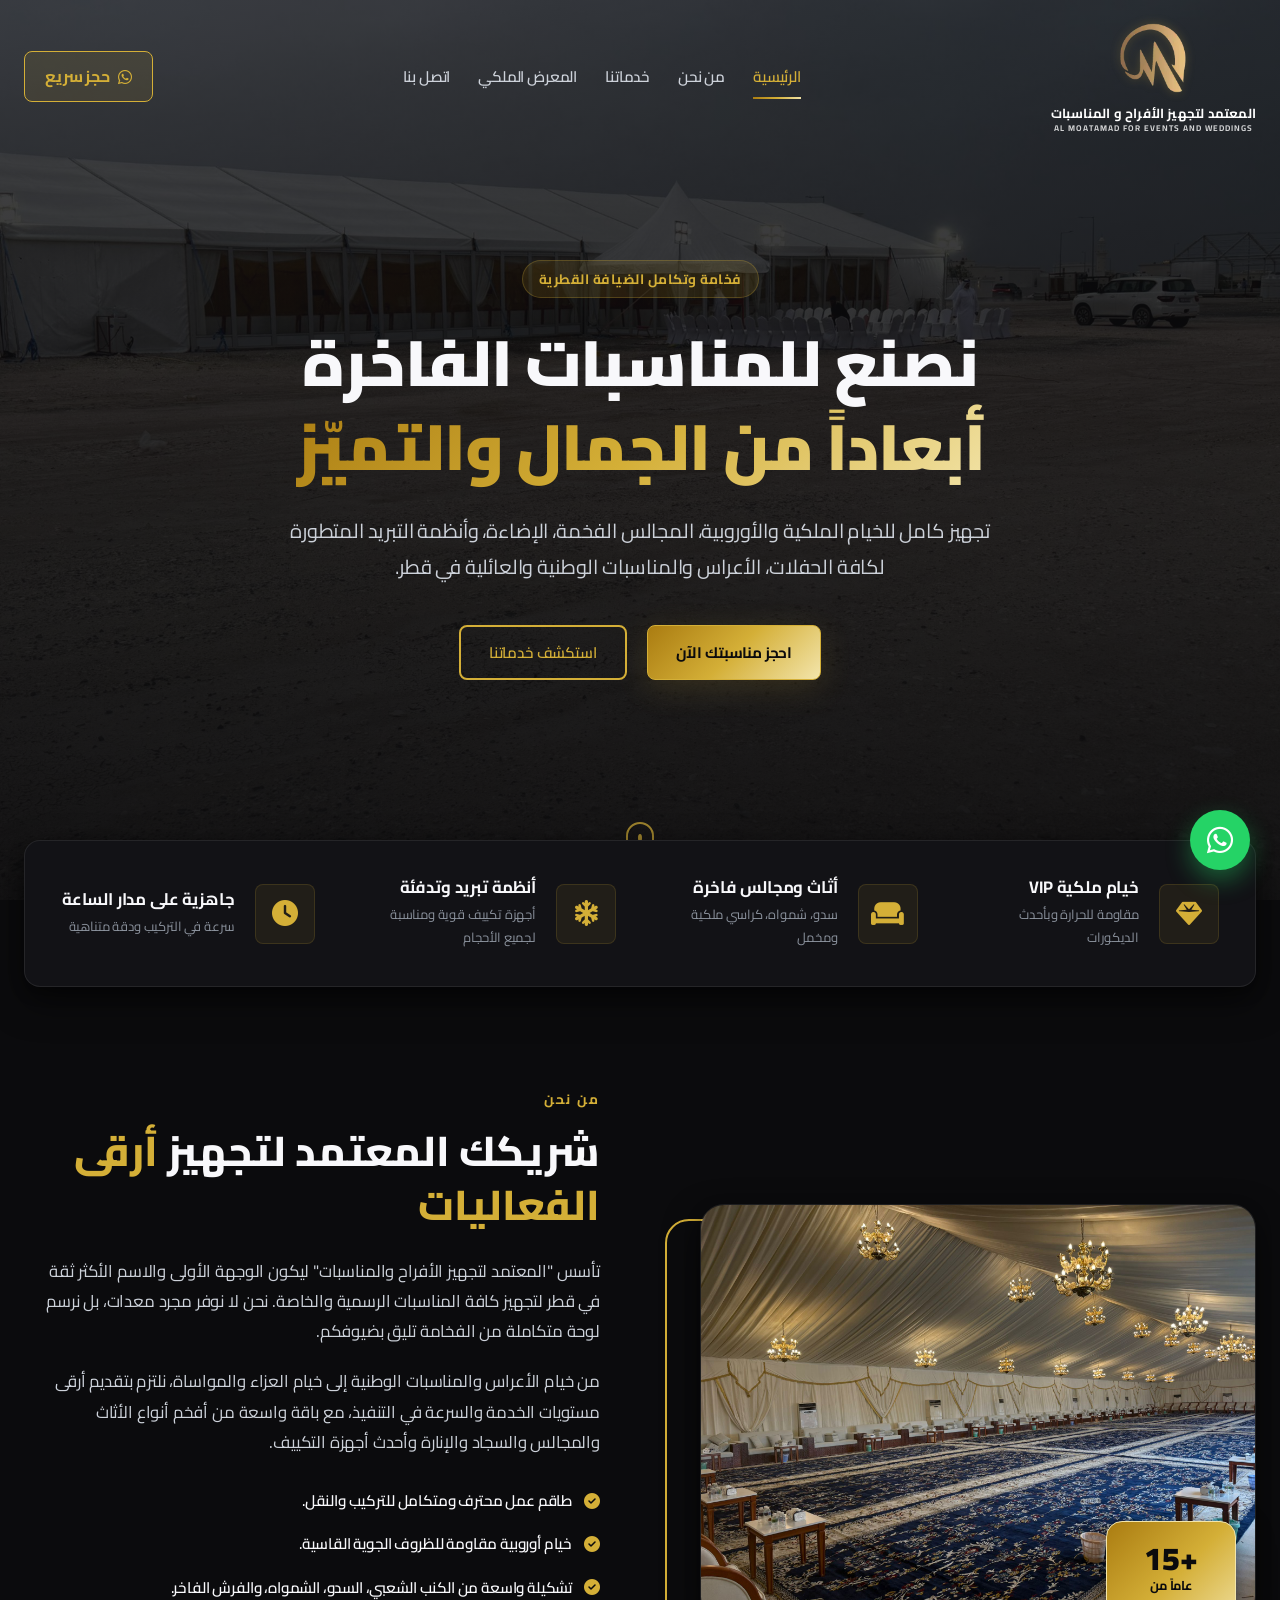
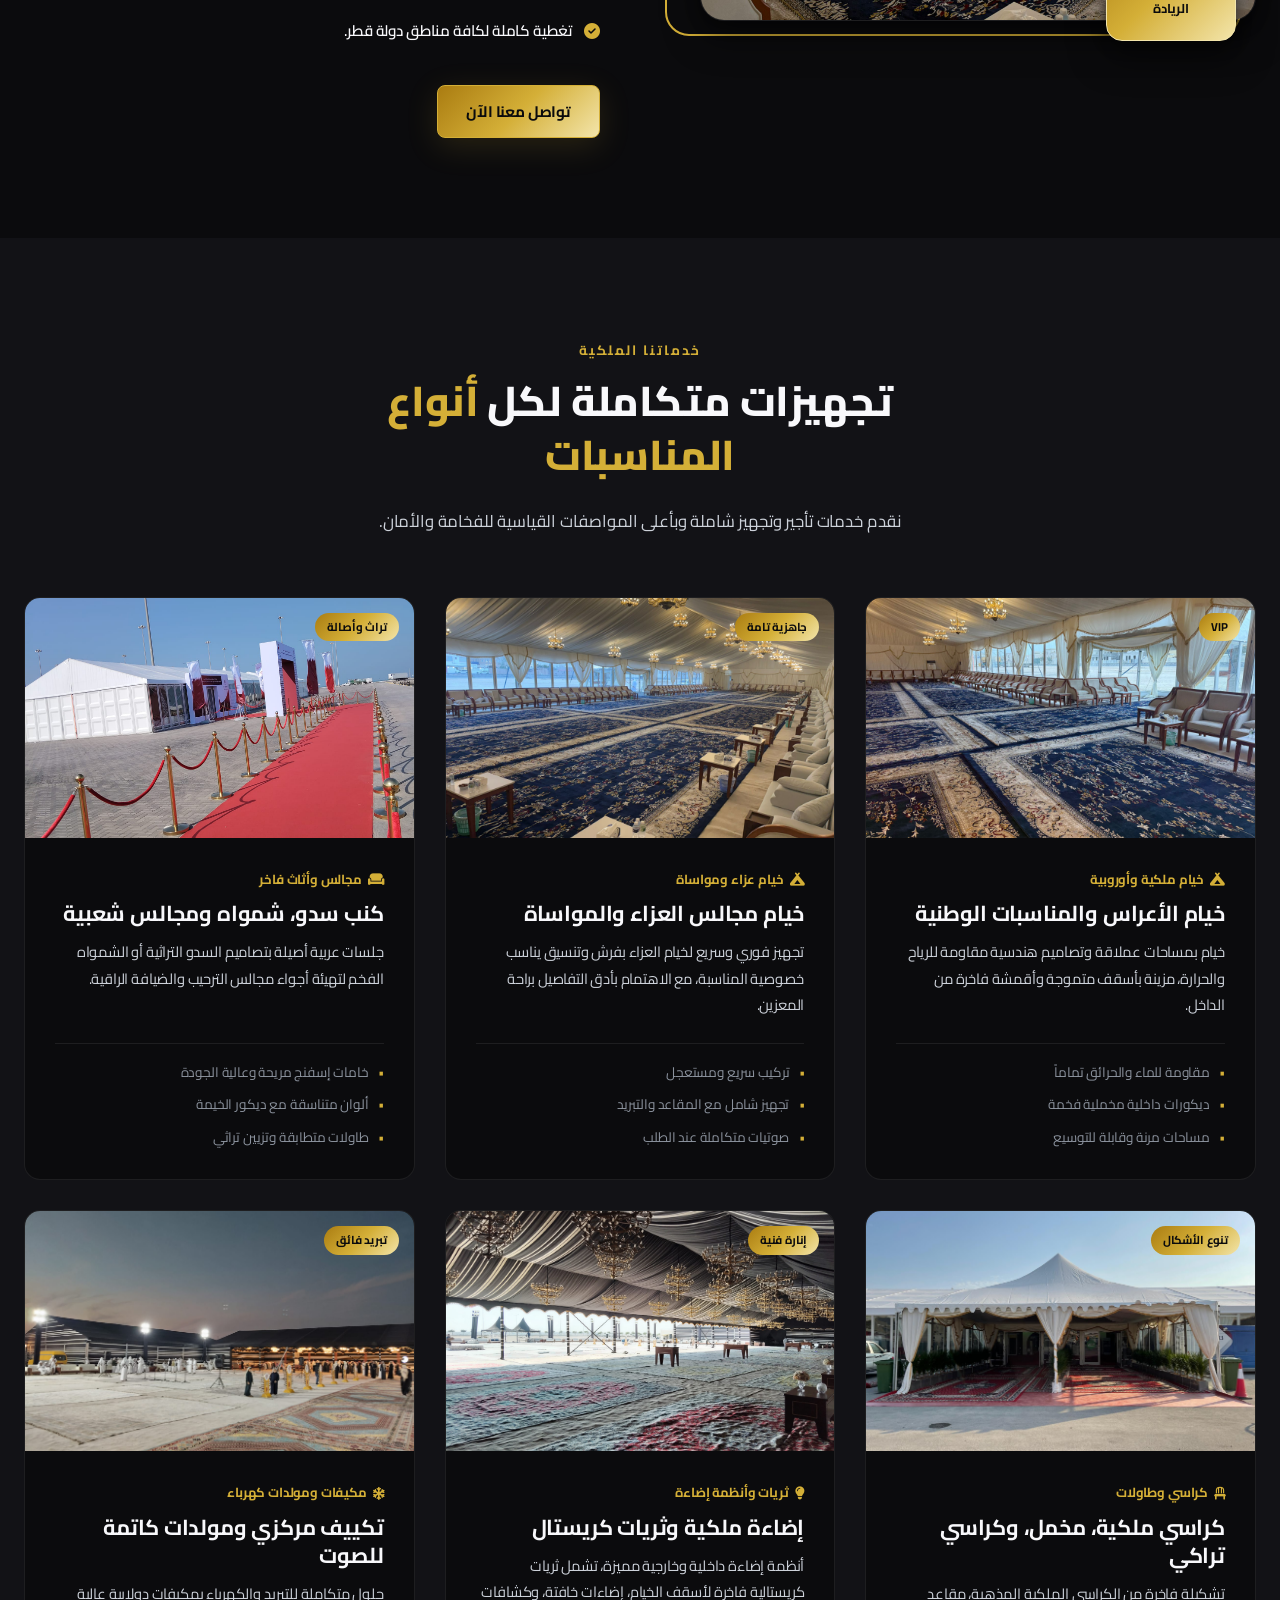
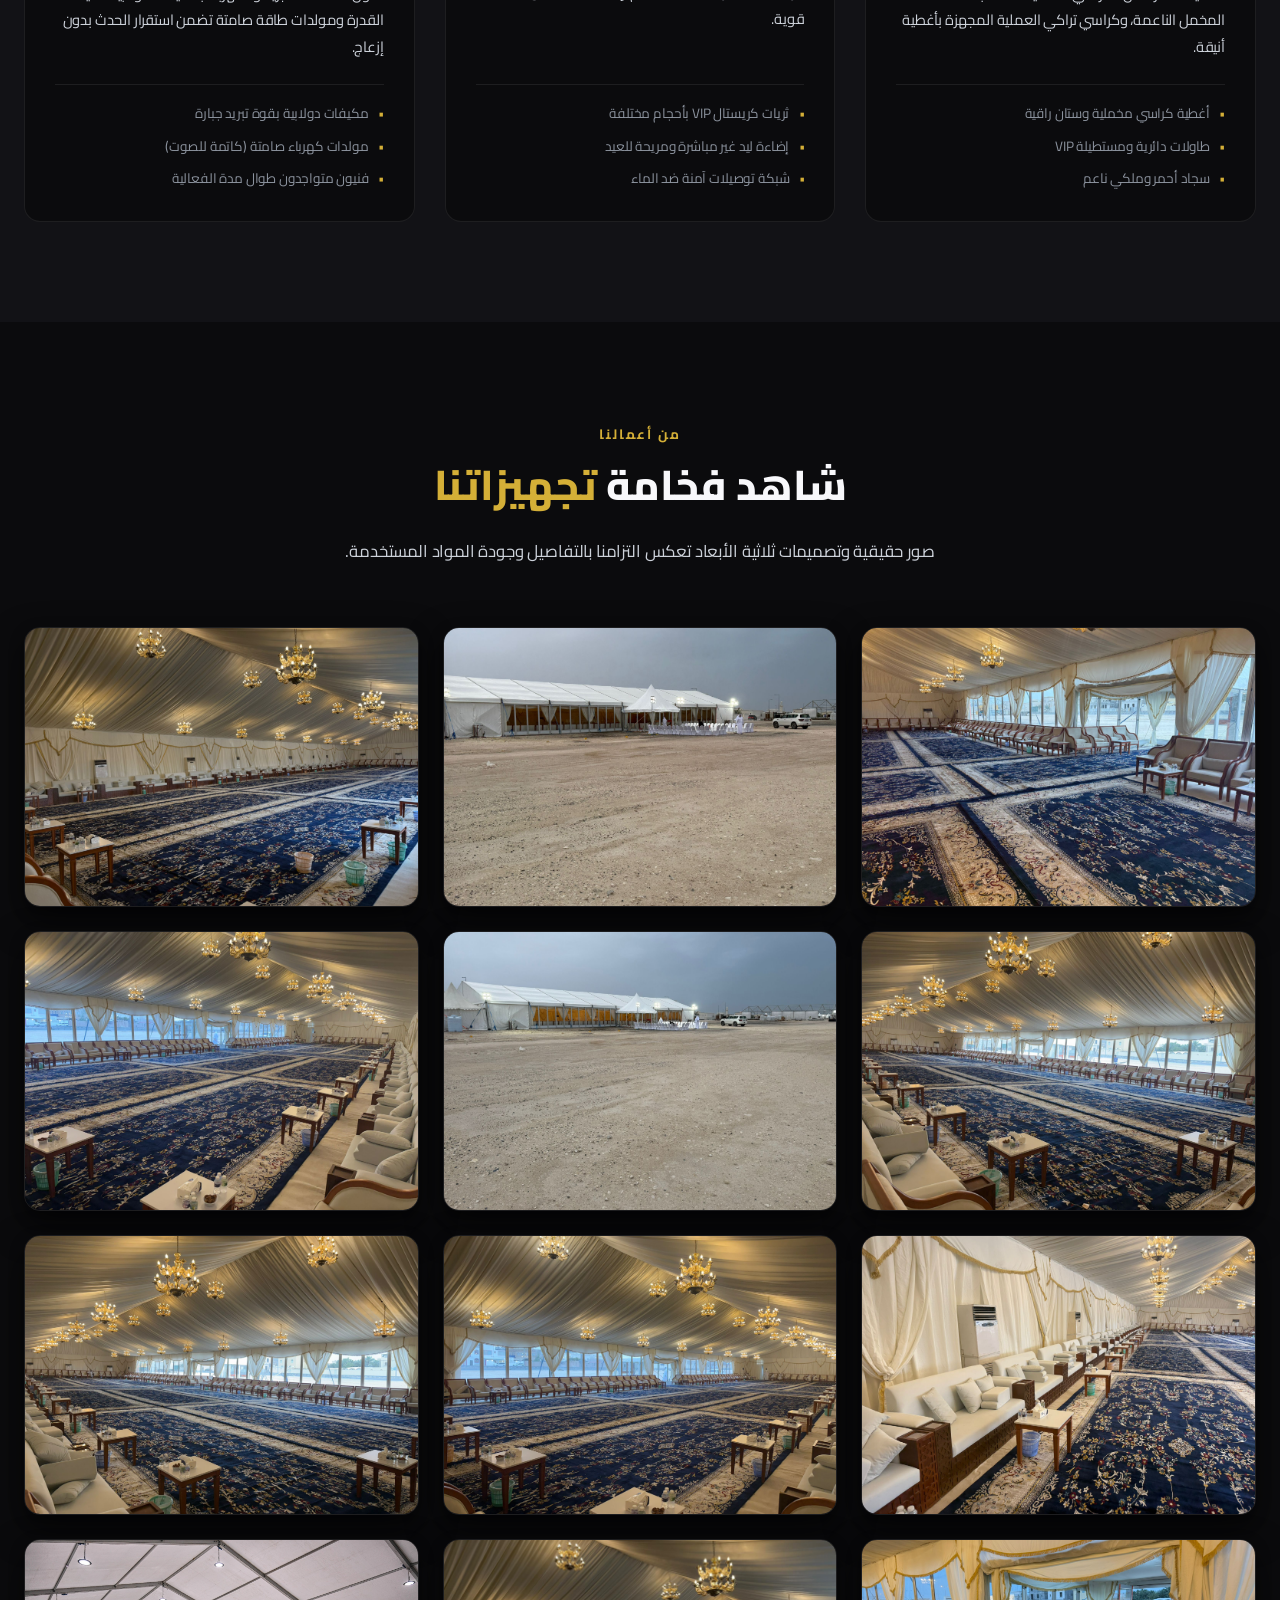
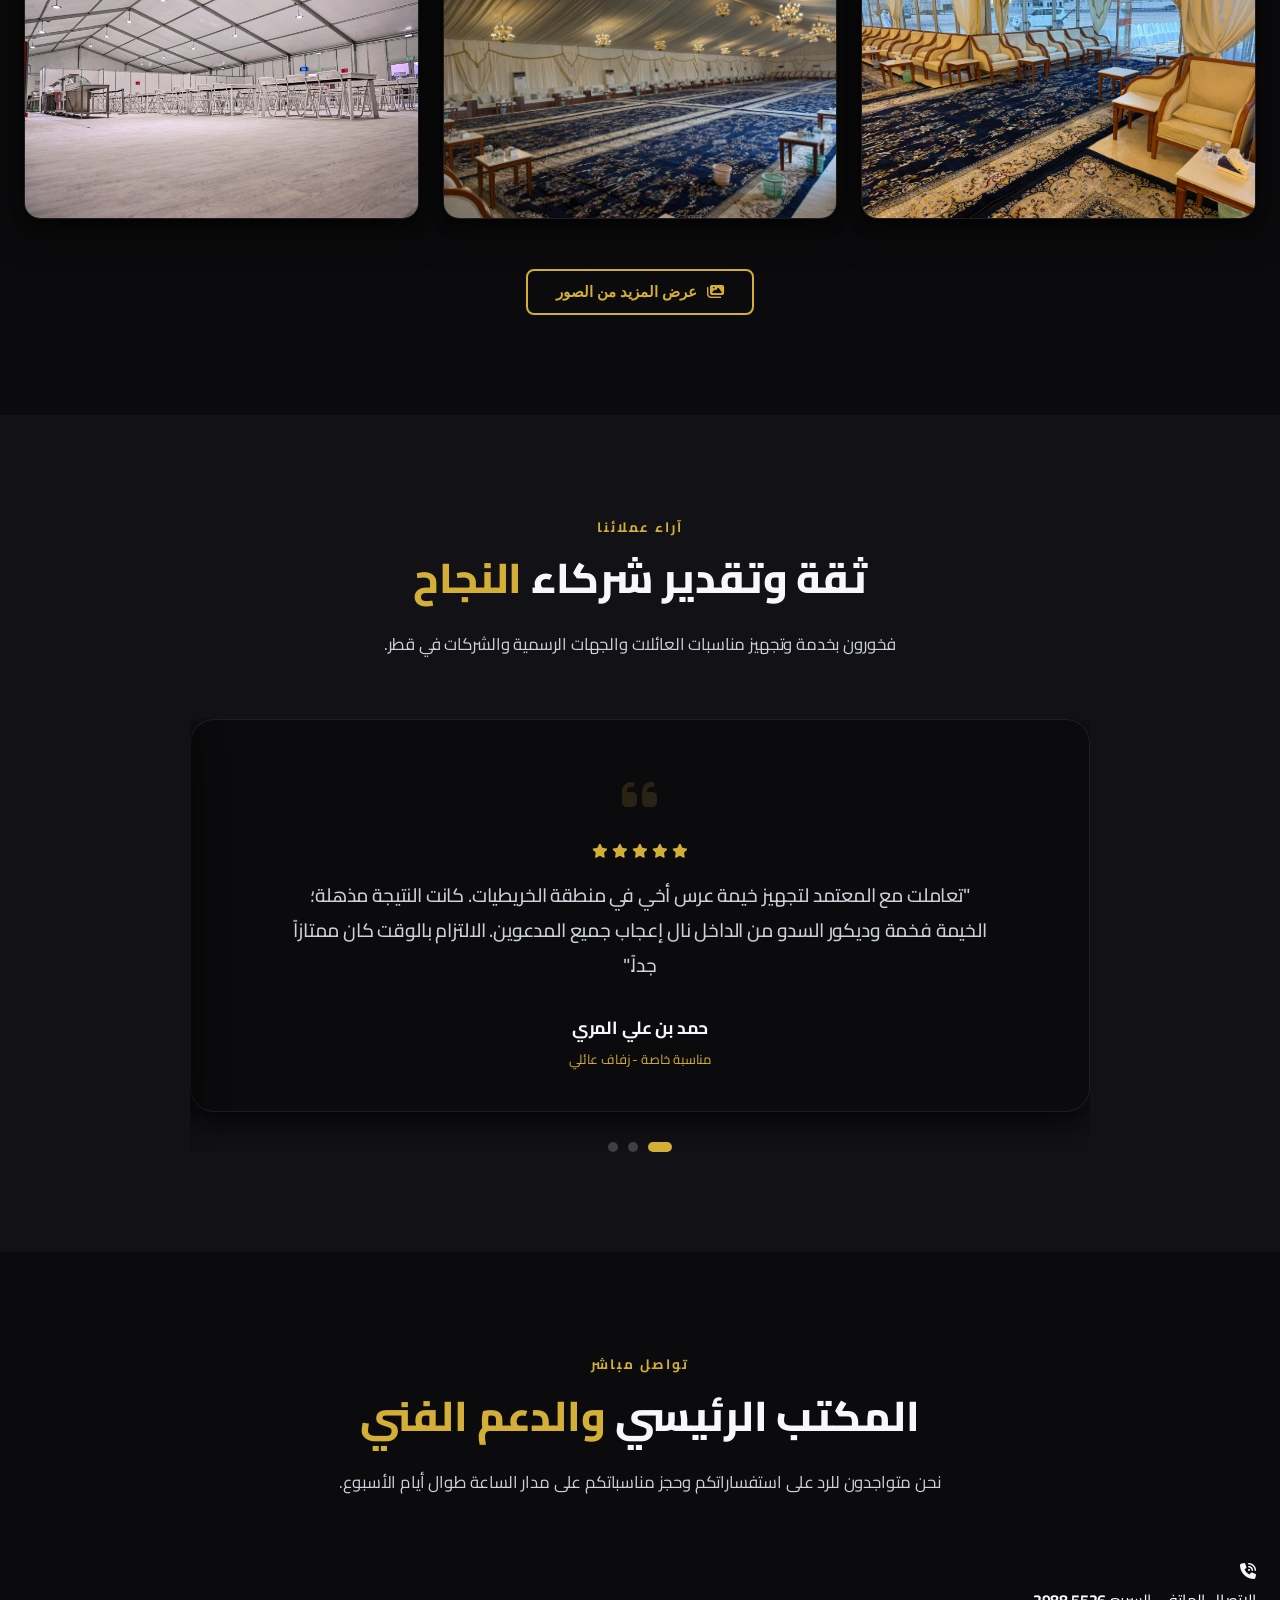
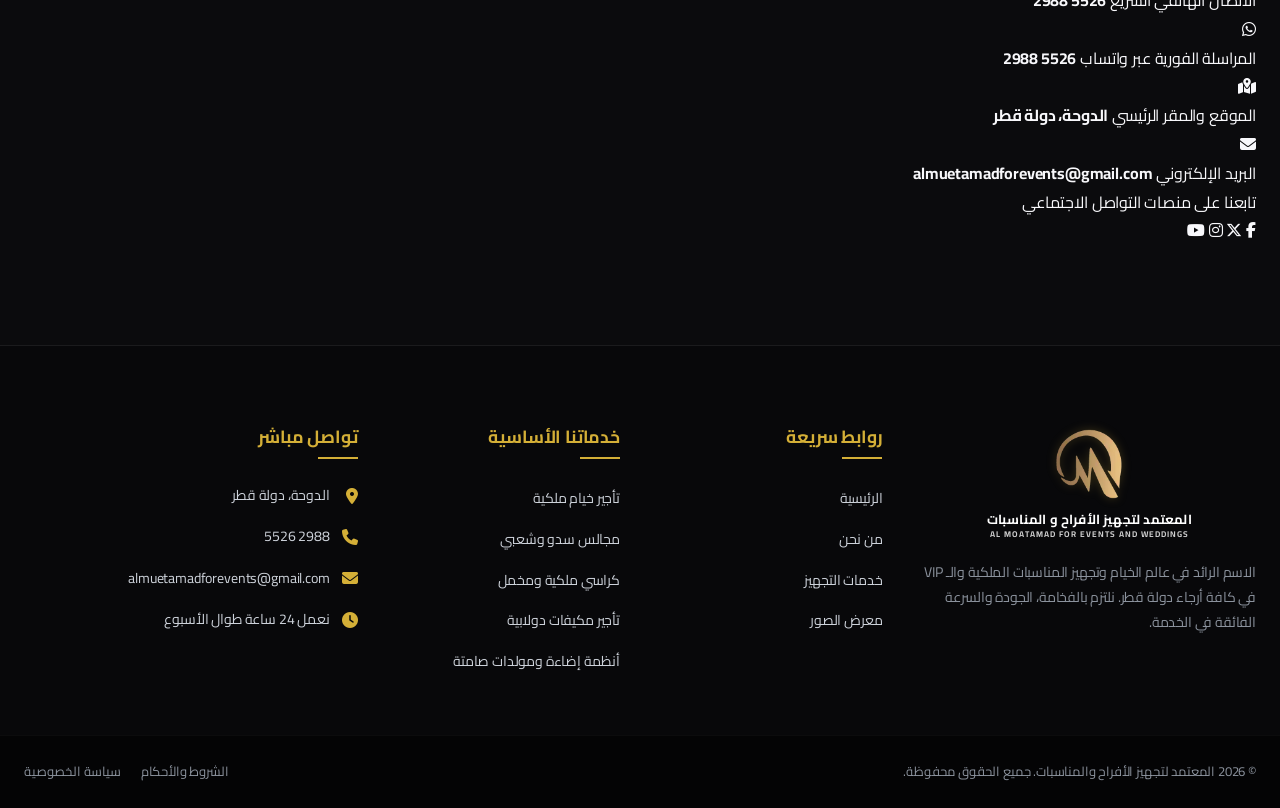
==== index.html @ 4f08a5d3 "Remove country code prefix from visual phone numbers" ====
<!DOCTYPE html>
<html lang="ar" dir="rtl">
<head>
    <meta charset="UTF-8">
    <meta name="viewport" content="width=device-width, initial-scale=1.0">
    <meta name="description" content="المعتمد لتجهيز الأفراح والمناسبات - خدمات تأجير خيام ملكية، مجالس VIP، كراسي، طاولات، إضاءة وتبريد للمناسبات والأفراح في قطر.">
    <meta name="keywords" content="تجهيز افراح قطر, خيام ملكية, خيام عزاء قطر, كراسي ملكية, تأجير خيام, مجالس سدو, المعتمد للأفراح">
    <meta name="author" content="Al-Moatamad Events">
    <title>المعتمد لتجهيز الأفراح والمناسبات | خيام ملكية وخدمات VIP قطر</title>
    
    <!-- Google Fonts: Cairo & Playfair Display -->
    <link rel="preconnect" href="https://fonts.googleapis.com">
    <link rel="preconnect" href="https://fonts.gstatic.com" crossorigin>
    <link href="https://fonts.googleapis.com/css2?family=Cairo:wght@300;400;600;700;900&family=Playfair+Display:ital,wght@0,600;1,400&display=swap" rel="stylesheet">
    
    <!-- FontAwesome for Premium Icons -->
    <link rel="stylesheet" href="https://cdnjs.cloudflare.com/ajax/libs/font-awesome/6.6.0/css/all.min.css">
    
    <!-- Custom CSS -->
    <link rel="stylesheet" href="style.css">
</head>
<body>

    <!-- Header & Navigation -->
    <header id="main-header" class="site-header">
        <div class="header-container">
            <div class="logo-area">
                <a href="#hero" class="logo-link">
                    <img src="images/logo.webp" alt="شعار المعتمد لتجهيز الأفراح والمناسبات" class="logo-img-file">
                    <div class="logo-text">
                        <span class="brand-subtitle">المعتمد لتجهيز الأفراح و المناسبات</span>
                        <span class="brand-subtitle-en">AL MOATAMAD FOR EVENTS AND WEDDINGS</span>
                    </div>
                </a>
            </div>
            
            <nav id="site-nav" class="nav-menu">
                <ul>
                    <li><a href="#hero" class="nav-link active" id="nav-home">الرئيسية</a></li>
                    <li><a href="#about" class="nav-link" id="nav-about">من نحن</a></li>
                    <li><a href="#services" class="nav-link" id="nav-services">خدماتنا</a></li>
                    <li><a href="#gallery" class="nav-link" id="nav-gallery">المعرض الملكي</a></li>
                    <li><a href="#contact" class="nav-link" id="nav-contact">اتصل بنا</a></li>
                </ul>
            </nav>

            <div class="header-actions">
                <a href="https://wa.me/97455262988" class="cta-header-btn" id="btn-quick-call">
                    <i class="fa-brands fa-whatsapp"></i> حجز سريع
                </a>
                <button class="mobile-nav-toggle" id="mobile-toggle" aria-label="فتح القائمة">
                    <span class="bar"></span>
                    <span class="bar"></span>
                    <span class="bar"></span>
                </button>
            </div>
        </div>
    </header>

    <!-- Hero Section -->
    <section id="hero" class="hero-section">
        <div class="hero-bg-overlay"></div>
        <div class="hero-content-wrapper">
            <div class="badge-gold" id="hero-badge">فخامة وتكامل الضيافة القطرية</div>
            <h1 class="hero-title" id="hero-main-title">
                نصنع للمناسبات الفاخرة <br>
                <span class="text-gradient-gold">أبعاداً من الجمال والتميّز</span>
            </h1>
            <p class="hero-desc">
                تجهيز كامل للخيام الملكية والأوروبية، المجالس الفخمة، الإضاءة، وأنظمة التبريد المتطورة لكافة الحفلات، الأعراس والمناسبات الوطنية والعائلية في قطر.
            </p>
            <div class="hero-actions-container">
                <a href="#contact" class="btn-primary" id="btn-hero-estimate">احجز مناسبتك الآن</a>
                <a href="#services" class="btn-secondary" id="btn-hero-explore">استكشف خدماتنا</a>
            </div>
        </div>
        <a href="#about" class="scroll-indicator" aria-label="انتقل لأسفل">
            <span class="mouse-icon"><span class="wheel"></span></span>
        </a>
    </section>

    <!-- Key Highlights / Stats Bar -->
    <section class="highlights-bar" id="highlights">
        <div class="highlights-container">
            <div class="highlight-card">
                <span class="highlight-icon"><i class="fa-solid fa-gem"></i></span>
                <div class="highlight-info">
                    <h4>خيام ملكية VIP</h4>
                    <p>مقاومة للحرارة وبأحدث الديكورات</p>
                </div>
            </div>
            <div class="highlight-card">
                <span class="highlight-icon"><i class="fa-solid fa-couch"></i></span>
                <div class="highlight-info">
                    <h4>أثاث ومجالس فاخرة</h4>
                    <p>سدو، شمواه، كراسي ملكية ومخمل</p>
                </div>
            </div>
            <div class="highlight-card">
                <span class="highlight-icon"><i class="fa-solid fa-snowflake"></i></span>
                <div class="highlight-info">
                    <h4>أنظمة تبريد وتدفئة</h4>
                    <p>أجهزة تكييف قوية ومناسبة لجميع الأحجام</p>
                </div>
            </div>
            <div class="highlight-card">
                <span class="highlight-icon"><i class="fa-solid fa-clock"></i></span>
                <div class="highlight-info">
                    <h4>جاهزية على مدار الساعة</h4>
                    <p>سرعة في التركيب ودقة متناهية</p>
                </div>
            </div>
        </div>
    </section>

    <!-- About Section -->
    <section id="about" class="about-section">
        <div class="section-container">
            <div class="about-grid">
                <div class="about-visual">
                    <div class="visual-stack">
                        <div class="img-wrapper main-img-wrapper">
                            <img src="images/img-3.jpg" alt="المعتمد لتجهيز الحفلات والمناسبات من الداخل" class="about-img main-img">
                        </div>
                        <div class="experience-badge">
                            <span class="exp-years">+15</span>
                            <span class="exp-text">عاماً من<br>الريادة</span>
                        </div>
                    </div>
                </div>
                <div class="about-content">
                    <span class="section-subtitle">من نحن</span>
                    <h2 class="section-title">شريكك المعتمد لتجهيز <span class="text-gold">أرقى الفعاليات</span></h2>
                    <p class="about-para">
                        تأسس "المعتمد لتجهيز الأفراح والمناسبات" ليكون الوجهة الأولى والاسم الأكثر ثقة في قطر لتجهيز كافة المناسبات الرسمية والخاصة. نحن لا نوفر مجرد معدات، بل نرسم لوحة متكاملة من الفخامة تليق بضيوفكم.
                    </p>
                    <p class="about-para">
                        من خيام الأعراس والمناسبات الوطنية إلى خيام العزاء والمواساة، نلتزم بتقديم أرقى مستويات الخدمة والسرعة في التنفيذ، مع باقة واسعة من أفخم أنواع الأثاث والمجالس والسجاد والإنارة وأحدث أجهزة التكييف.
                    </p>
                    
                    <ul class="about-features">
                        <li><i class="fa-solid fa-circle-check"></i> طاقم عمل محترف ومتكامل للتركيب والنقل.</li>
                        <li><i class="fa-solid fa-circle-check"></i> خيام أوروبية مقاومة للظروف الجوية القاسية.</li>
                        <li><i class="fa-solid fa-circle-check"></i> تشكيلة واسعة من الكنب الشعبي، السدو، الشمواه، والفرش الفاخر.</li>
                        <li><i class="fa-solid fa-circle-check"></i> تغطية كاملة لكافة مناطق دولة قطر.</li>
                    </ul>
                    
                    <div class="about-action">
                        <a href="#contact" class="btn-primary">تواصل معنا الآن</a>
                    </div>
                </div>
            </div>
        </div>
    </section>

    <!-- Services Catalog -->
    <section id="services" class="services-section">
        <div class="section-container">
            <div class="section-header-center">
                <span class="section-subtitle">خدماتنا الملكية</span>
                <h2 class="section-title">تجهيزات متكاملة لكل <span class="text-gold">أنواع المناسبات</span></h2>
                <p class="section-desc">
                    نقدم خدمات تأجير وتجهيز شاملة وبأعلى المواصفات القياسية للفخامة والأمان.
                </p>
            </div>



            <!-- Services Grid -->
            <div class="services-grid" id="services-grid-container">
                
                <!-- Service 1: Royal Tents -->
                <div class="service-card" data-category="tents">
                    <div class="service-img-wrapper">
                        <img src="images/img-1.jpg" alt="خيام ملكية للأفراح والمناسبات" class="service-img">
                        <div class="service-tag">VIP</div>
                    </div>
                    <div class="service-info">
                        <span class="service-cat-title"><i class="fa-solid fa-campground"></i> خيام ملكية وأوروبية</span>
                        <h3>خيام الأعراس والمناسبات الوطنية</h3>
                        <p>خيام بمساحات عملاقة وتصاميم هندسية مقاومة للرياح والحرارة، مزينة بأسقف متموجة وأقمشة فاخرة من الداخل.</p>
                        <ul class="service-specs">
                            <li>مقاومة للماء والحرائق تماماً</li>
                            <li>ديكورات داخلية مخملية فخمة</li>
                            <li>مساحات مرنة وقابلة للتوسيع</li>
                        </ul>
                    </div>
                </div>

                <!-- Service 2: Mourning Tents -->
                <div class="service-card" data-category="tents">
                    <div class="service-img-wrapper">
                        <img src="images/img-6.jpg" alt="تجهيز خيام العزاء والمناسبات العائلية" class="service-img">
                        <div class="service-tag">جاهزية تامة</div>
                    </div>
                    <div class="service-info">
                        <span class="service-cat-title"><i class="fa-solid fa-campground"></i> خيام عزاء ومواساة</span>
                        <h3>خيام مجالس العزاء والمواساة</h3>
                        <p>تجهيز فوري وسريع لخيام العزاء بفرش وتنسيق يناسب خصوصية المناسبة، مع الاهتمام بأدق التفاصيل براحة المعزين.</p>
                        <ul class="service-specs">
                            <li>تركيب سريع ومستعجل</li>
                            <li>تجهيز شامل مع المقاعد والتبريد</li>
                            <li>صوتيات متكاملة عند الطلب</li>
                        </ul>
                    </div>
                </div>

                <!-- Service 3: Luxury Majlis -->
                <div class="service-card" data-category="furniture">
                    <div class="service-img-wrapper">
                        <img src="images/img-21.jpg" alt="كنب سدو ومجالس قطرية شعبية" class="service-img">
                        <div class="service-tag">تراث وأصالة</div>
                    </div>
                    <div class="service-info">
                        <span class="service-cat-title"><i class="fa-solid fa-couch"></i> مجالس وأثاث فاخر</span>
                        <h3>كنب سدو، شمواه ومجالس شعبية</h3>
                        <p>جلسات عربية أصيلة بتصاميم السدو التراثية أو الشمواه الفخم لتهيئة أجواء مجالس الترحيب والضيافة الراقية.</p>
                        <ul class="service-specs">
                            <li>خامات إسفنج مريحة وعالية الجودة</li>
                            <li>ألوان متناسقة مع ديكور الخيمة</li>
                            <li>طاولات متطابقة وتزيين تراثي</li>
                        </ul>
                    </div>
                </div>

                <!-- Service 4: Royal Chairs -->
                <div class="service-card" data-category="furniture">
                    <div class="service-img-wrapper">
                        <img src="images/img-23.jpg" alt="تأجير كراسي ملكية ومخمل" class="service-img">
                        <div class="service-tag">تنوع الأشكال</div>
                    </div>
                    <div class="service-info">
                        <span class="service-cat-title"><i class="fa-solid fa-chair"></i> كراسي وطاولات</span>
                        <h3>كراسي ملكية، مخمل، وكراسي تراكي</h3>
                        <p>تشكيلة فاخرة من الكراسي الملكية المذهبة، مقاعد المخمل الناعمة، وكراسي تراكي العملية المجهزة بأغطية أنيقة.</p>
                        <ul class="service-specs">
                            <li>أغطية كراسي مخملية وستان راقية</li>
                            <li>طاولات دائرية ومستطيلة VIP</li>
                            <li>سجاد أحمر وملكي ناعم</li>
                        </ul>
                    </div>
                </div>

                <!-- Service 5: Lighting systems -->
                <div class="service-card" data-category="lighting">
                    <div class="service-img-wrapper">
                        <img src="images/img-41.jpg" alt="أنظمة إضاءة ملكية وثريات كريستال" class="service-img">
                        <div class="service-tag">إنارة فنية</div>
                    </div>
                    <div class="service-info">
                        <span class="service-cat-title"><i class="fa-solid fa-lightbulb"></i> ثريات وأنظمة إضاءة</span>
                        <h3>إضاءة ملكية وثريات كريستال</h3>
                        <p>أنظمة إضاءة داخلية وخارجية مميزة، تشمل ثريات كريستالية فاخرة لأسقف الخيام، إضاءات خافتة، وكشافات قوية.</p>
                        <ul class="service-specs">
                            <li>ثريات كريستال VIP بأحجام مختلفة</li>
                            <li>إضاءة ليد غير مباشرة ومريحة للعيد</li>
                            <li>شبكة توصيلات آمنة ضد الماء</li>
                        </ul>
                    </div>
                </div>

                <!-- Service 6: AC and Power Generators -->
                <div class="service-card" data-category="cooling">
                    <div class="service-img-wrapper">
                        <img src="images/img-56.jpg" alt="تأجير مكيفات ومولدات كهرباء قطر" class="service-img">
                        <div class="service-tag">تبريد فائق</div>
                    </div>
                    <div class="service-info">
                        <span class="service-cat-title"><i class="fa-solid fa-snowflake"></i> مكيفات ومولدات كهرباء</span>
                        <h3>تكييف مركزي ومولدات كاتمة للصوت</h3>
                        <p>حلول متكاملة للتبريد والكهرباء بمكيفات دولابية عالية القدرة ومولدات طاقة صامتة تضمن استقرار الحدث بدون إزعاج.</p>
                        <ul class="service-specs">
                            <li>مكيفات دولابية بقوة تبريد جبارة</li>
                            <li>مولدات كهرباء صامتة (كاتمة للصوت)</li>
                            <li>فنيون متواجدون طوال مدة الفعالية</li>
                        </ul>
                    </div>
                </div>

            </div>
        </div>
    </section>



    <!-- Gallery / Showcase Section -->
    <section id="gallery" class="gallery-section">
        <div class="section-container">
            <div class="section-header-center">
                <span class="section-subtitle">من أعمالنا</span>
                <h2 class="section-title">شاهد فخامة <span class="text-gold">تجهيزاتنا</span></h2>
                <p class="section-desc">
                    صور حقيقية وتصميمات ثلاثية الأبعاد تعكس التزامنا بالتفاصيل وجودة المواد المستخدمة.
                </p>
            </div>

            <!-- Gallery Grid (Loaded Dynamically via script.js) -->
            <div class="gallery-grid" id="main-gallery-grid">
                <!-- JavaScript will dynamically insert images here -->
            </div>

            <!-- Gallery Load More Button -->
            <div class="gallery-actions" style="text-align: center; margin-top: 50px;">
                <button id="btn-load-more" class="btn-secondary">
                    <i class="fa-solid fa-images"></i> عرض المزيد من الصور
                </button>
            </div>
        </div>
    </section>

    <!-- Testimonials Section -->
    <section class="testimonials-section" id="testimonials">
        <div class="section-container">
            <div class="section-header-center">
                <span class="section-subtitle">آراء عملائنا</span>
                <h2 class="section-title">ثقة وتقدير شركاء <span class="text-gold">النجاح</span></h2>
                <p class="section-desc">
                    فخورون بخدمة وتجهيز مناسبات العائلات والجهات الرسمية والشركات في قطر.
                </p>
            </div>

            <!-- Carousel Wrapper -->
            <div class="testimonials-carousel-wrapper">
                <div class="testimonials-carousel" id="testimonials-carousel">
                    
                    <!-- Slide 1 -->
                    <div class="testimonial-card">
                        <div class="quote-icon"><i class="fa-solid fa-quote-left"></i></div>
                        <div class="rating">
                            <i class="fa-solid fa-star"></i>
                            <i class="fa-solid fa-star"></i>
                            <i class="fa-solid fa-star"></i>
                            <i class="fa-solid fa-star"></i>
                            <i class="fa-solid fa-star"></i>
                        </div>
                        <p class="testimonial-text">
                            "تعاملت مع المعتمد لتجهيز خيمة عرس أخي في منطقة الخريطيات. كانت النتيجة مذهلة؛ الخيمة فخمة وديكور السدو من الداخل نال إعجاب جميع المدعوين. الالتزام بالوقت كان ممتازاً جداً."
                        </p>
                        <div class="client-info">
                            <span class="client-name">حمد بن علي المري</span>
                            <span class="client-role">مناسبة خاصة - زفاف عائلي</span>
                        </div>
                    </div>

                    <!-- Slide 2 -->
                    <div class="testimonial-card">
                        <div class="quote-icon"><i class="fa-solid fa-quote-left"></i></div>
                        <div class="rating">
                            <i class="fa-solid fa-star"></i>
                            <i class="fa-solid fa-star"></i>
                            <i class="fa-solid fa-star"></i>
                            <i class="fa-solid fa-star"></i>
                            <i class="fa-solid fa-star"></i>
                        </div>
                        <p class="testimonial-text">
                            "سرعة استجابة مذهلة في تجهيز مجلس العزاء. تواصلت معهم وفي غضون ساعات قليلة كانت الخيمة جاهزة بالكامل مع التكييف والمقاعد والقهوة. جزاهم الله كل خير على هذا الاحتراف والسرعة."
                        </p>
                        <div class="client-info">
                            <span class="client-name">خالد الشمري</span>
                            <span class="client-role">مجلس عزاء ومواساة</span>
                        </div>
                    </div>

                    <!-- Slide 3 -->
                    <div class="testimonial-card">
                        <div class="quote-icon"><i class="fa-solid fa-quote-left"></i></div>
                        <div class="rating">
                            <i class="fa-solid fa-star"></i>
                            <i class="fa-solid fa-star"></i>
                            <i class="fa-solid fa-star"></i>
                            <i class="fa-solid fa-star"></i>
                            <i class="fa-solid fa-star"></i>
                        </div>
                        <p class="testimonial-text">
                            "أشكر إدارة المعتمد على الدقة في تركيب الخيمة الأوروبية الشفافة وتنسيق الإنارة لمهرجان الشركة السنوي بالدفنة. كانت ليلة مميزة وتبريد التكييف كان ممتازاً رغم حرارة الجو."
                        </p>
                        <div class="client-info">
                            <span class="client-name">المهندس سعيد الكواري</span>
                            <span class="client-role">إدارة فعاليات شركة وطنية</span>
                        </div>
                    </div>

                </div>

                <!-- Carousel Controls -->
                <div class="carousel-dots" id="carousel-dots-container">
                    <span class="dot active" data-index="0"></span>
                    <span class="dot" data-index="1"></span>
                    <span class="dot" data-index="2"></span>
                </div>
            </div>
        </div>
    </section>

    <!-- Contact Section -->
    <section id="contact" class="contact-section">
        <div class="section-container">
            <div class="section-header-center">
                <span class="section-subtitle">تواصل مباشر</span>
                <h2 class="section-title">المكتب الرئيسي <span class="text-gold">والدعم الفني</span></h2>
                <p class="section-desc">
                    نحن متواجدون للرد على استفساراتكم وحجز مناسباتكم على مدار الساعة طوال أيام الأسبوع.
                </p>
            </div>
            
            <div class="contact-methods-grid">
                <a href="tel:+97455262988" class="contact-method-card">
                    <span class="method-icon"><i class="fa-solid fa-phone-volume"></i></span>
                    <div class="method-details">
                        <span>الاتصال الهاتفي السريع</span>
                        <strong class="ltr-text">5526 2988</strong>
                    </div>
                </a>

                <a href="https://wa.me/97455262988" class="contact-method-card">
                    <span class="method-icon"><i class="fa-brands fa-whatsapp"></i></span>
                    <div class="method-details">
                        <span>المراسلة الفورية عبر واتساب</span>
                        <strong class="ltr-text">5526 2988</strong>
                    </div>
                </a>

                <div class="contact-method-card">
                    <span class="method-icon"><i class="fa-solid fa-map-location-dot"></i></span>
                    <div class="method-details">
                        <span>الموقع والمقر الرئيسي</span>
                        <strong>الدوحة، دولة قطر</strong>
                    </div>
                </div>

                <a href="mailto:almuetamadforevents@gmail.com" class="contact-method-card">
                    <span class="method-icon"><i class="fa-solid fa-envelope"></i></span>
                    <div class="method-details">
                        <span>البريد الإلكتروني</span>
                        <strong>almuetamadforevents@gmail.com</strong>
                    </div>
                </a>
            </div>

            <!-- Centered Social Links -->
            <div class="contact-social-area">
                <span>تابعنا على منصات التواصل الاجتماعي</span>
                <div class="social-icons-centered">
                    <a href="#" aria-label="فيسبوك"><i class="fa-brands fa-facebook-f"></i></a>
                    <a href="#" aria-label="تويتر / إكس"><i class="fa-brands fa-x-twitter"></i></a>
                    <a href="#" aria-label="إنستغرام"><i class="fa-brands fa-instagram"></i></a>
                    <a href="#" aria-label="يوتيوب"><i class="fa-brands fa-youtube"></i></a>
                </div>
            </div>
        </div>
    </section>

    <!-- Footer -->
    <footer class="site-footer">
        <div class="footer-top">
            <div class="section-container">
                <div class="footer-grid">
                    
                    <div class="footer-brand-col">
                        <div class="logo-area">
                            <img src="images/logo.webp" alt="شعار المعتمد لتجهيز الأفراح والمناسبات" class="logo-img-file">
                            <div class="logo-text">
                                <span class="brand-subtitle">المعتمد لتجهيز الأفراح و المناسبات</span>
                                <span class="brand-subtitle-en">AL MOATAMAD FOR EVENTS AND WEDDINGS</span>
                            </div>
                        </div>
                        <p class="footer-brand-desc">
                            الاسم الرائد في عالم الخيام وتجهيز المناسبات الملكية والـ VIP في كافة أرجاء دولة قطر. نلتزم بالفخامة، الجودة والسرعة الفائقة في الخدمة.
                        </p>
                    </div>

                    <div class="footer-links-col">
                        <h4>روابط سريعة</h4>
                        <ul>
                            <li><a href="#hero">الرئيسية</a></li>
                            <li><a href="#about">من نحن</a></li>
                            <li><a href="#services">خدمات التجهيز</a></li>
                            <li><a href="#gallery">معرض الصور</a></li>
                        </ul>
                    </div>

                    <div class="footer-services-col">
                        <h4>خدماتنا الأساسية</h4>
                        <ul>
                            <li><a href="#services">تأجير خيام ملكية</a></li>
                            <li><a href="#services">مجالس سدو وشعبي</a></li>
                            <li><a href="#services">كراسي ملكية ومخمل</a></li>
                            <li><a href="#services">تأجير مكيفات دولابية</a></li>
                            <li><a href="#services">أنظمة إضاءة ومولدات صامتة</a></li>
                        </ul>
                    </div>

                    <div class="footer-address-col">
                        <h4>تواصل مباشر</h4>
                        <p><i class="fa-solid fa-location-dot"></i> الدوحة، دولة قطر</p>
                        <p><i class="fa-solid fa-phone"></i> <span dir="ltr">5526 2988</span></p>
                        <p><i class="fa-solid fa-envelope"></i> almuetamadforevents@gmail.com</p>
                        <p><i class="fa-solid fa-clock"></i> نعمل 24 ساعة طوال الأسبوع</p>
                    </div>

                </div>
            </div>
        </div>
        <div class="footer-bottom">
            <div class="section-container">
                <div class="footer-bottom-flex">
                    <p class="copyright-text">
                        &copy; 2026 المعتمد لتجهيز الأفراح والمناسبات. جميع الحقوق محفوظة.
                    </p>
                    <div class="footer-legal-links">
                        <a href="#">الشروط والأحكام</a>
                        <a href="#">سياسة الخصوصية</a>
                    </div>
                </div>
            </div>
        </div>
    </footer>

    <!-- Floating WhatsApp Action Widget -->
    <a href="https://wa.me/97455262988?text=%D9%85%D8%B1%D8%AD%D8%A8%D8%A7%D9%8B%20%D8%A7%D9%84%D9%85%D8%B9%D8%AA%D9%85%D8%AF%20%D9%84%D8%AA%D8%AC%D9%87%D9%8A%D8%B2%20%D8%A7%D9%84%D8%A3%D9%81%D8%B1%D8%A7%D8%AD%20%D9%88%D8%A7%D9%84%D9%85%D9%86%D8%A7%D8%B3%D8%A8%D8%A7%D8%AA%D8%8C%20%D8%A3%D8%B1%D8%BA%D8%A8%20%D9%81%D9%8A%20%D8%A7%D9%84%D8%A7%D8%B3%D8%AA%D9%81%D8%B3%D8%A7%D8%B1%20%D8%B9%D9%86%20%D8%AE%D8%AF%D9%85%D8%A7%D8%AA%D9%83%D9%85" class="floating-whatsapp-widget" id="whatsapp-float" target="_blank" aria-label="تواصل معنا عبر واتساب">
        <span class="whatsapp-tooltip">تحدث معنا الآن</span>
        <i class="fa-brands fa-whatsapp"></i>
    </a>

    <!-- Lightbox Modal for Gallery Images -->
    <div class="lightbox-modal" id="gallery-lightbox" aria-hidden="true" role="dialog">
        <button class="lightbox-close" id="lightbox-close-btn" aria-label="إغلاق المعاينة"><i class="fa-solid fa-xmark"></i></button>
        <div class="lightbox-content">
            <img src="" alt="" class="lightbox-img" id="lightbox-img">
            <div class="lightbox-caption" id="lightbox-caption"></div>
        </div>
    </div>

    <!-- Custom JS Script -->
    <script src="script.js"></script>
</body>
</html>
---- style.css ----
/* ==========================================================================
   Al-Moatamad Events - Premium Custom Design System & Stylesheet
   Theme: Luxury Gold & Charcoal Dark Mode
   Target Platform: GitHub Pages Static Hosting (Fully Optimized)
   ========================================================================== */

/* 1. CSS CUSTOM PROPERTIES (DESIGN TOKENS)
   ========================================================================== */
:root {
    /* Color Palette */
    --bg-primary: #0b0b0d;         /* Ultra dark luxury black */
    --bg-secondary: #121216;       /* Warm charcoal black for cards */
    --bg-tertiary: #191920;        /* Card lift background */
    --bg-glass: rgba(18, 18, 22, 0.75); /* Glassmorphism fill */
    
    /* Gold Accent Gradients */
    --gold-primary: #d4af37;       /* Metallic gold */
    --gold-light: #f3e5ab;         /* Champagne gold */
    --gold-dark: #aa7c11;          /* Bronze gold */
    --gold-glow: rgba(212, 175, 55, 0.4);
    --gold-gradient: linear-gradient(135deg, var(--gold-dark) 0%, var(--gold-primary) 50%, var(--gold-light) 100%);
    
    /* Functional Colors */
    --text-primary: #f8f8fb;       /* Warm white cream */
    --text-secondary: #cdd2da;     /* High readability secondary text */
    --text-muted: #8b929d;         /* Muted gray */
    --border-glass: rgba(255, 255, 255, 0.08);
    --border-gold: rgba(212, 175, 55, 0.25);
    
    /* Spacing & Borders */
    --radius-sm: 8px;
    --radius-md: 16px;
    --radius-lg: 24px;
    --transition-smooth: all 0.4s cubic-bezier(0.25, 0.8, 0.25, 1);
    --shadow-premium: 0 15px 35px rgba(0, 0, 0, 0.5), 0 5px 15px rgba(0, 0, 0, 0.3);
    --shadow-gold: 0 8px 32px rgba(212, 175, 55, 0.15);
}

/* 2. BASE & RESET STYLES
   ========================================================================== */
*, *::before, *::after {
    box-sizing: border-box;
    margin: 0;
    padding: 0;
}

html {
    scroll-behavior: smooth;
    font-size: 16px;
    -webkit-tap-highlight-color: transparent;
    overflow-x: hidden;
}

body {
    font-family: 'Cairo', 'Segoe UI', Tahoma, Geneva, Verdana, sans-serif;
    background-color: var(--bg-primary);
    color: var(--text-primary);
    line-height: 1.8;
    overflow-x: hidden;
    letter-spacing: -0.01em;
}

/* Custom Scrollbar */
::-webkit-scrollbar {
    width: 8px;
}
::-webkit-scrollbar-track {
    background: var(--bg-primary);
}
::-webkit-scrollbar-thumb {
    background: var(--gold-dark);
    border-radius: var(--radius-sm);
}
::-webkit-scrollbar-thumb:hover {
    background: var(--gold-primary);
}

/* Typography Utility */
h1, h2, h3, h4, h5, h6 {
    font-weight: 700;
    line-height: 1.3;
    color: var(--text-primary);
}

a {
    text-decoration: none;
    color: inherit;
    transition: var(--transition-smooth);
}

ul {
    list-style: none;
}

img {
    max-width: 100%;
    height: auto;
    display: block;
    object-fit: cover;
}

.text-gold {
    color: var(--gold-primary);
}

.text-gradient-gold {
    background: var(--gold-gradient);
    -webkit-background-clip: text;
    -webkit-text-fill-color: transparent;
}

/* 3. BUTTONS & INTERACTIVE ELEMENTS
   ========================================================================== */
.btn-primary {
    background: var(--gold-gradient);
    color: var(--bg-primary);
    font-weight: 700;
    padding: 12px 28px;
    border-radius: var(--radius-sm);
    border: 1px solid var(--gold-primary);
    cursor: pointer;
    display: inline-flex;
    align-items: center;
    justify-content: center;
    gap: 10px;
    box-shadow: var(--shadow-gold);
    transition: var(--transition-smooth);
    font-size: 0.95rem;
}

.btn-primary:hover {
    transform: translateY(-3px);
    box-shadow: 0 12px 24px var(--gold-glow);
    background: linear-gradient(135deg, var(--gold-primary) 0%, var(--gold-light) 100%);
}

.btn-secondary {
    background: transparent;
    color: var(--gold-primary);
    font-weight: 600;
    padding: 12px 28px;
    border-radius: var(--radius-sm);
    border: 2px solid var(--gold-primary);
    cursor: pointer;
    display: inline-flex;
    align-items: center;
    justify-content: center;
    gap: 10px;
    transition: var(--transition-smooth);
    font-size: 0.95rem;
}

.btn-secondary:hover {
    background: rgba(212, 175, 55, 0.08);
    transform: translateY(-3px);
}

/* 4. HEADER & NAVIGATION (GLASSMORPHISM)
   ========================================================================== */
.site-header {
    position: fixed;
    top: 0;
    left: 0;
    width: 100%;
    z-index: 1000;
    transition: var(--transition-smooth);
    padding: 20px 0;
}

.site-header.sticky {
    background-color: var(--bg-glass);
    backdrop-filter: blur(20px);
    -webkit-backdrop-filter: blur(20px);
    padding: 12px 0;
    border-bottom: 1px solid var(--border-glass);
    box-shadow: 0 4px 30px rgba(0, 0, 0, 0.3);
}

.header-container {
    max-width: 1280px;
    margin: 0 auto;
    padding: 0 24px;
    display: flex;
    align-items: center;
    justify-content: space-between;
}

/* Logo styling */
.logo-link, .footer-brand-col .logo-area {
    display: flex;
    flex-direction: column;
    align-items: center;
    gap: 6px;
    text-align: center;
}

.logo-img-file {
    height: 76px; /* Larger logo size as requested */
    width: auto;
    object-fit: contain;
    border-radius: var(--radius-sm);
    filter: drop-shadow(0 0 5px rgba(212, 175, 55, 0.25));
    transition: var(--transition-smooth);
}

.site-header.sticky .logo-img-file {
    height: 60px; /* Slightly smaller when header is sticky */
}

.logo-link:hover .logo-img-file {
    transform: scale(1.05);
    filter: drop-shadow(0 0 10px rgba(212, 175, 55, 0.45));
}

.logo-icon {
    font-size: 24px;
    color: var(--gold-primary);
    background: rgba(212, 175, 55, 0.12);
    width: 44px;
    height: 44px;
    display: flex;
    align-items: center;
    justify-content: center;
    border-radius: 50%;
    border: 1px solid var(--border-gold);
    animation: goldGlowPulse 3s infinite alternate;
}

.logo-text {
    display: flex;
    flex-direction: column;
    align-items: center;
}

.brand-subtitle {
    font-size: 0.82rem; /* Slightly larger for better readability */
    color: #ffffff; /* Converted to white color as requested */
    font-weight: 700;
    margin-top: 4px;
    letter-spacing: 0.2px;
    line-height: 1.2;
}

.brand-subtitle-en {
    font-size: 0.52rem;
    color: rgba(255, 255, 255, 0.8); /* Cream white with high-end opacity */
    font-weight: 700;
    margin-top: 2px;
    letter-spacing: 1px;
    text-transform: uppercase;
    line-height: 1.2;
}

/* Nav Menu */
.nav-menu ul {
    display: flex;
    gap: 28px;
}

.nav-link {
    font-size: 0.95rem;
    font-weight: 600;
    color: var(--text-secondary);
    position: relative;
    padding: 8px 0;
}

.nav-link::after {
    content: '';
    position: absolute;
    bottom: 0;
    left: 0;
    width: 0;
    height: 2px;
    background: var(--gold-gradient);
    transition: var(--transition-smooth);
}

.nav-link:hover, .nav-link.active {
    color: var(--gold-primary);
}

.nav-link:hover::after, .nav-link.active::after {
    width: 100%;
}

.header-actions {
    display: flex;
    align-items: center;
    gap: 16px;
}

.cta-header-btn {
    background: rgba(212, 175, 55, 0.1);
    color: var(--gold-primary);
    font-weight: 700;
    padding: 10px 20px;
    border-radius: var(--radius-sm);
    border: 1px solid var(--gold-primary);
    display: inline-flex;
    align-items: center;
    gap: 8px;
}

.cta-header-btn:hover {
    background: var(--gold-gradient);
    color: var(--bg-primary);
    box-shadow: var(--shadow-gold);
    transform: translateY(-2px);
}

/* Mobile Nav Toggle */
.mobile-nav-toggle {
    display: none;
    background: transparent;
    border: none;
    cursor: pointer;
    flex-direction: column;
    gap: 6px;
}

.mobile-nav-toggle .bar {
    width: 28px;
    height: 3px;
    background-color: var(--text-primary);
    border-radius: 3px;
    transition: var(--transition-smooth);
}

/* 5. HERO SECTION
   ========================================================================== */
.hero-section {
    min-height: 100vh;
    display: flex;
    align-items: center;
    justify-content: center;
    position: relative;
    padding: 120px 24px 80px;
    background-image: url('images/img-2.jpg');
    background-attachment: fixed;
    background-position: center;
    background-size: cover;
}

.hero-bg-overlay {
    position: absolute;
    top: 0;
    left: 0;
    width: 100%;
    height: 100%;
    background: linear-gradient(to bottom, rgba(11, 11, 13, 0.75) 0%, rgba(11, 11, 13, 0.95) 100%);
    z-index: 1;
}

.hero-content-wrapper {
    position: relative;
    z-index: 2;
    max-width: 860px;
    text-align: center;
}

.badge-gold {
    display: inline-flex;
    background: rgba(212, 175, 55, 0.12);
    color: var(--gold-primary);
    border: 1px solid var(--border-gold);
    padding: 6px 16px;
    border-radius: 50px;
    font-size: 0.85rem;
    font-weight: 700;
    margin-bottom: 24px;
    letter-spacing: 0.5px;
    animation: goldPulse 2s infinite alternate;
}

.hero-title {
    font-size: clamp(2.2rem, 5vw, 4rem);
    font-weight: 900;
    margin-bottom: 24px;
    letter-spacing: -1px;
}

.hero-desc {
    font-size: clamp(1rem, 2vw, 1.25rem);
    color: var(--text-secondary);
    margin-bottom: 40px;
    max-width: 700px;
    margin-left: auto;
    margin-right: auto;
    font-weight: 400;
}

.hero-actions-container {
    display: flex;
    justify-content: center;
    gap: 20px;
}

/* Scroll indicator animation */
.scroll-indicator {
    position: absolute;
    bottom: 30px;
    left: 50%;
    transform: translateX(-50%);
    z-index: 2;
    opacity: 0.7;
    transition: var(--transition-smooth);
}

.scroll-indicator:hover {
    opacity: 1;
}

.mouse-icon {
    width: 28px;
    height: 48px;
    border: 2px solid var(--gold-primary);
    border-radius: 20px;
    display: block;
    position: relative;
}

.mouse-icon .wheel {
    width: 4px;
    height: 8px;
    background-color: var(--gold-primary);
    border-radius: 50%;
    position: absolute;
    top: 10px;
    left: 50%;
    transform: translateX(-50%);
    animation: scrollMouse 1.8s infinite;
}

/* 6. HIGHLIGHTS / STATS BAR
   ========================================================================== */
.highlights-bar {
    position: relative;
    z-index: 3;
    margin-top: -60px;
    padding: 0 24px;
}

.highlights-container {
    max-width: 1280px;
    margin: 0 auto;
    background: var(--bg-secondary);
    border: 1px solid var(--border-glass);
    box-shadow: var(--shadow-premium);
    border-radius: var(--radius-md);
    padding: 24px;
    display: grid;
    grid-template-columns: repeat(auto-fit, minmax(240px, 1fr));
    gap: 24px;
}

.highlight-card {
    display: flex;
    align-items: center;
    gap: 20px;
    padding: 12px;
    transition: var(--transition-smooth);
}

.highlight-card:hover {
    transform: translateY(-3px);
}

.highlight-icon {
    font-size: 26px;
    color: var(--gold-primary);
    background: rgba(212, 175, 55, 0.08);
    width: 60px;
    height: 60px;
    min-width: 60px;
    display: flex;
    align-items: center;
    justify-content: center;
    border-radius: var(--radius-sm);
    border: 1px solid rgba(212, 175, 55, 0.15);
}

.highlight-info h4 {
    font-size: 1.05rem;
    margin-bottom: 4px;
}

.highlight-info p {
    font-size: 0.82rem;
    color: var(--text-muted);
}

/* 7. ABOUT SECTION (ASYMMETRICAL LAYOUT)
   ========================================================================== */
.about-section {
    padding: 100px 24px;
    position: relative;
}

.section-container {
    max-width: 1280px;
    margin: 0 auto;
}

.about-grid {
    display: grid;
    grid-template-columns: 1fr 1fr;
    gap: 80px;
    align-items: center;
}

.about-visual {
    position: relative;
}

.visual-stack {
    position: relative;
    padding-left: 20px;
}

.main-img-wrapper {
    border-radius: var(--radius-lg);
    overflow: hidden;
    border: 1px solid var(--border-glass);
    box-shadow: var(--shadow-premium);
}

.main-img-wrapper::after {
    content: '';
    position: absolute;
    inset: 0;
    border: 2px solid var(--gold-primary);
    border-radius: var(--radius-lg);
    transform: translate(-15px, 15px);
    z-index: -1;
}

.experience-badge {
    position: absolute;
    bottom: -20px;
    right: 20px;
    background: var(--gold-gradient);
    color: var(--bg-primary);
    padding: 20px;
    border-radius: var(--radius-md);
    box-shadow: var(--shadow-premium);
    display: flex;
    flex-direction: column;
    align-items: center;
    text-align: center;
    min-width: 130px;
    border: 1px solid var(--gold-light);
}

.experience-badge .exp-years {
    font-size: 2rem;
    font-weight: 900;
    line-height: 1;
}

.experience-badge .exp-text {
    font-size: 0.8rem;
    font-weight: 700;
}

.section-subtitle {
    font-size: 0.85rem;
    color: var(--gold-primary);
    text-transform: uppercase;
    font-weight: 700;
    letter-spacing: 2px;
    display: block;
    margin-bottom: 12px;
}

.section-title {
    font-size: clamp(1.8rem, 3.5vw, 2.6rem);
    font-weight: 800;
    margin-bottom: 24px;
}

.about-para {
    color: var(--text-secondary);
    margin-bottom: 20px;
    font-size: 1.05rem;
}

.about-features {
    margin: 30px 0 40px;
}

.about-features li {
    display: flex;
    align-items: center;
    gap: 12px;
    margin-bottom: 16px;
    font-weight: 600;
    font-size: 0.95rem;
}

.about-features li i {
    color: var(--gold-primary);
    font-size: 16px;
}

/* 8. SERVICES CATALOG
   ========================================================================== */
.services-section {
    padding: 100px 24px;
    background-color: var(--bg-secondary);
}

.section-header-center {
    text-align: center;
    max-width: 650px;
    margin: 0 auto 60px;
}

.section-desc {
    color: var(--text-secondary);
    font-size: 1.05rem;
    margin-top: 16px;
}



/* Services Grid */
.services-grid {
    display: grid;
    grid-template-columns: repeat(auto-fill, minmax(360px, 1fr));
    gap: 30px;
}

.service-card {
    background: var(--bg-primary);
    border: 1px solid var(--border-glass);
    border-radius: var(--radius-md);
    overflow: hidden;
    transition: var(--transition-smooth);
    display: flex;
    flex-direction: column;
}

.service-card:hover {
    transform: translateY(-10px);
    border-color: var(--border-gold);
    box-shadow: var(--shadow-premium);
}

.service-img-wrapper {
    position: relative;
    height: 240px;
    overflow: hidden;
}

.service-img {
    width: 100%;
    height: 100%;
    transition: var(--transition-smooth);
}

.service-card:hover .service-img {
    transform: scale(1.08);
}

.service-tag {
    position: absolute;
    top: 15px;
    right: 15px;
    background: var(--gold-gradient);
    color: var(--bg-primary);
    padding: 4px 12px;
    font-size: 0.72rem;
    font-weight: 700;
    border-radius: 50px;
}

.service-info {
    padding: 30px;
    display: flex;
    flex-direction: column;
    flex-grow: 1;
}

.service-cat-title {
    font-size: 0.82rem;
    color: var(--gold-primary);
    font-weight: 700;
    margin-bottom: 8px;
    display: inline-flex;
    align-items: center;
    gap: 6px;
}

.service-info h3 {
    font-size: 1.35rem;
    margin-bottom: 12px;
    font-weight: 700;
}

.service-info p {
    font-size: 0.92rem;
    color: var(--text-secondary);
    margin-bottom: 24px;
    flex-grow: 1;
}

.service-specs {
    border-top: 1px solid var(--border-glass);
    padding-top: 16px;
    display: flex;
    flex-direction: column;
    gap: 8px;
}

.service-specs li {
    font-size: 0.85rem;
    color: var(--text-muted);
    position: relative;
    padding-right: 15px;
}

.service-specs li::before {
    content: '•';
    color: var(--gold-primary);
    position: absolute;
    right: 0;
}



/* 10. GALLERY / PORTFOLIO SHOWCASE
    ========================================================================== */
.gallery-section {
    padding: 100px 24px;
}

.gallery-grid {
    display: grid;
    grid-template-columns: repeat(auto-fill, minmax(360px, 1fr));
    gap: 24px;
}

.gallery-item {
    position: relative;
    border-radius: var(--radius-md);
    overflow: hidden;
    height: 280px;
    border: 1px solid var(--border-glass);
    box-shadow: var(--shadow-premium);
    cursor: pointer;
}

.gallery-img {
    width: 100%;
    height: 100%;
    transition: var(--transition-smooth);
}

.gallery-overlay {
    position: absolute;
    inset: 0;
    background: linear-gradient(to top, rgba(0, 0, 0, 0.9) 0%, rgba(0, 0, 0, 0.2) 100%);
    opacity: 0;
    display: flex;
    flex-direction: column;
    justify-content: flex-end;
    padding: 24px;
    transition: var(--transition-smooth);
}

.gallery-item:hover .gallery-img {
    transform: scale(1.08);
}

.gallery-item:hover .gallery-overlay {
    opacity: 1;
}

.gallery-cat {
    color: var(--gold-primary);
    font-size: 0.8rem;
    font-weight: 700;
}

.gallery-overlay h4 {
    font-size: 1.15rem;
    margin-top: 4px;
}

.view-large-btn {
    position: absolute;
    top: 20px;
    left: 20px;
    background: var(--gold-gradient);
    border: none;
    color: var(--bg-primary);
    width: 40px;
    height: 40px;
    border-radius: 50%;
    display: flex;
    align-items: center;
    justify-content: center;
    font-size: 16px;
    cursor: pointer;
    box-shadow: var(--shadow-premium);
    transform: scale(0.8);
    transition: var(--transition-smooth);
}

.gallery-item:hover .view-large-btn {
    transform: scale(1);
}

/* Custom visual placeholder card */
.placeholder-item {
    background: var(--bg-secondary);
    display: flex;
    flex-direction: column;
    align-items: center;
    justify-content: center;
    text-align: center;
    padding: 30px;
    border: 1px dashed rgba(212, 175, 55, 0.15);
}

.placeholder-icon {
    font-size: 32px;
    color: var(--text-muted);
    background: rgba(255, 255, 255, 0.03);
    width: 70px;
    height: 70px;
    display: flex;
    align-items: center;
    justify-content: center;
    border-radius: 50%;
    margin-bottom: 16px;
}

.placeholder-text h4 {
    font-size: 1rem;
    margin-bottom: 8px;
    color: var(--gold-primary);
}

.placeholder-text p {
    font-size: 0.8rem;
    color: var(--text-muted);
    max-width: 250px;
}

/* 11. TESTIMONIALS SLIDER
    ========================================================================== */
.testimonials-section {
    padding: 100px 24px;
    background: var(--bg-secondary);
}

.testimonials-carousel-wrapper {
    max-width: 900px;
    margin: 0 auto;
    position: relative;
    overflow: hidden;
}

.testimonials-carousel {
    display: flex;
    transition: transform 0.6s cubic-bezier(0.25, 0.8, 0.25, 1);
}

.testimonial-card {
    min-width: 100%;
    padding: 40px;
    background: var(--bg-primary);
    border: 1px solid var(--border-glass);
    border-radius: var(--radius-lg);
    box-shadow: var(--shadow-premium);
    text-align: center;
    display: flex;
    flex-direction: column;
    align-items: center;
}

.quote-icon {
    font-size: 40px;
    color: rgba(212, 175, 55, 0.15);
    margin-bottom: 12px;
}

.rating {
    display: flex;
    gap: 4px;
    margin-bottom: 20px;
}

.rating i {
    color: var(--gold-primary);
    font-size: 14px;
}

.testimonial-text {
    font-size: 1.2rem;
    font-weight: 500;
    color: var(--text-secondary);
    margin-bottom: 30px;
    max-width: 700px;
}

.client-name {
    display: block;
    font-size: 1.1rem;
    font-weight: 700;
    color: var(--text-primary);
}

.client-role {
    display: block;
    font-size: 0.82rem;
    color: var(--gold-primary);
    margin-top: 4px;
}

.carousel-dots {
    display: flex;
    justify-content: center;
    gap: 10px;
    margin-top: 30px;
}

.dot {
    width: 10px;
    height: 10px;
    border-radius: 50%;
    background: rgba(255, 255, 255, 0.2);
    cursor: pointer;
    transition: var(--transition-smooth);
}

.dot.active {
    background: var(--gold-primary);
    width: 24px;
    border-radius: 10px;
}

/* 12. CONTACT & BOOKING FORM
    ========================================================================== */
.contact-section {
    padding: 100px 24px;
}

.contact-grid {
    display: grid;
    grid-template-columns: 0.9fr 1.1fr;
    gap: 50px;
    max-width: 1280px;
    margin: 0 auto;
}

.contact-info-panel {
    display: flex;
    flex-direction: column;
    justify-content: space-between;
}

.contact-panel-title {
    font-size: 1.8rem;
    margin: 16px 0 8px;
}

.contact-panel-desc {
    color: var(--text-secondary);
    margin-bottom: 40px;
}

.contact-methods {
    display: flex;
    flex-direction: column;
    gap: 20px;
}

.contact-item-card {
    background: var(--bg-secondary);
    border: 1px solid var(--border-glass);
    border-radius: var(--radius-md);
    padding: 20px;
    display: flex;
    align-items: center;
    gap: 20px;
    transition: var(--transition-smooth);
}

.contact-item-card:hover {
    transform: translateX(-5px);
    border-color: var(--border-gold);
}

.item-icon {
    font-size: 22px;
    color: var(--gold-primary);
    background: rgba(212, 175, 55, 0.08);
    width: 50px;
    height: 50px;
    min-width: 50px;
    display: flex;
    align-items: center;
    justify-content: center;
    border-radius: var(--radius-sm);
    border: 1px solid rgba(212, 175, 55, 0.15);
}

.item-details span {
    display: block;
    font-size: 0.78rem;
    color: var(--text-muted);
}

.item-details strong {
    font-size: 1.1rem;
    font-weight: 700;
}

.social-links-area {
    margin-top: 40px;
    border-top: 1px solid var(--border-glass);
    padding-top: 30px;
}

.social-links-area span {
    display: block;
    font-size: 0.85rem;
    color: var(--text-muted);
    margin-bottom: 16px;
}

.social-icons {
    display: flex;
    gap: 12px;
}

.social-icons a {
    width: 44px;
    height: 44px;
    border-radius: 50%;
    background: var(--bg-secondary);
    border: 1px solid var(--border-glass);
    display: flex;
    align-items: center;
    justify-content: center;
    font-size: 18px;
    color: var(--text-secondary);
}

.social-icons a:hover {
    color: var(--bg-primary);
    background: var(--gold-gradient);
    border-color: var(--gold-primary);
    transform: translateY(-3px);
    box-shadow: var(--shadow-gold);
}

/* Contact Form Card */
.contact-form-card {
    background: var(--bg-secondary);
    border: 1px solid var(--border-glass);
    border-radius: var(--radius-lg);
    padding: 40px;
    box-shadow: var(--shadow-premium);
}

.contact-form-card h3 {
    font-size: 1.5rem;
    margin-bottom: 6px;
}

.contact-form-card p {
    font-size: 0.88rem;
    color: var(--text-muted);
    margin-bottom: 30px;
}

.form-group {
    margin-bottom: 20px;
    display: flex;
    flex-direction: column;
}

.form-group label {
    font-weight: 700;
    font-size: 0.85rem;
    color: var(--text-secondary);
    margin-bottom: 8px;
}

.required {
    color: #ff3838;
}

.form-group input, .form-group textarea {
    background: var(--bg-primary);
    color: var(--text-primary);
    border: 1px solid var(--border-glass);
    padding: 14px;
    border-radius: var(--radius-sm);
    font-family: inherit;
    font-size: 0.9rem;
    outline: none;
    transition: var(--transition-smooth);
}

.form-group input:focus, .form-group textarea:focus {
    border-color: var(--gold-primary);
    box-shadow: 0 0 10px rgba(212, 175, 55, 0.05);
}

.form-row-2 {
    display: grid;
    grid-template-columns: 1fr 1fr;
    gap: 20px;
}

.error-msg {
    color: #ff3838;
    font-size: 0.75rem;
    font-weight: 700;
    margin-top: 6px;
    display: none;
}

.error-msg.visible {
    display: block;
}

.btn-submit-form {
    width: 100%;
    background: var(--gold-gradient);
    color: var(--bg-primary);
    font-weight: 700;
    padding: 14px 28px;
    border: 1px solid var(--gold-primary);
    border-radius: var(--radius-sm);
    cursor: pointer;
    display: inline-flex;
    align-items: center;
    justify-content: center;
    gap: 10px;
    box-shadow: var(--shadow-gold);
    font-size: 1rem;
    transition: var(--transition-smooth);
}

.btn-submit-form:hover {
    transform: translateY(-2px);
    box-shadow: 0 8px 20px var(--gold-glow);
}

/* 13. SITE FOOTER
    ========================================================================== */
.site-footer {
    background: #08080a;
    border-top: 1px solid var(--border-glass);
}

.footer-top {
    padding: 80px 24px 60px;
}

.footer-grid {
    display: grid;
    grid-template-columns: 1.5fr 1fr 1fr 1.5fr;
    gap: 40px;
}

.footer-brand-col .logo-area {
    margin-bottom: 20px;
}

.footer-brand-desc {
    font-size: 0.88rem;
    color: var(--text-muted);
}

.footer-grid h4 {
    font-size: 1.1rem;
    color: var(--gold-primary);
    margin-bottom: 24px;
    position: relative;
    padding-bottom: 10px;
}

.footer-grid h4::after {
    content: '';
    position: absolute;
    bottom: 0;
    right: 0;
    width: 40px;
    height: 2px;
    background: var(--gold-primary);
}

.footer-links-col ul, .footer-services-col ul {
    display: flex;
    flex-direction: column;
    gap: 12px;
}

.footer-links-col a, .footer-services-col a {
    font-size: 0.88rem;
    color: var(--text-secondary);
    transition: var(--transition-smooth);
}

.footer-links-col a:hover, .footer-services-col a:hover {
    color: var(--gold-primary);
    padding-right: 5px;
}

.footer-address-col p {
    font-size: 0.88rem;
    color: var(--text-secondary);
    margin-bottom: 16px;
    display: flex;
    align-items: center;
    gap: 12px;
}

.footer-address-col p i {
    color: var(--gold-primary);
    font-size: 16px;
    width: 16px;
}

.footer-bottom {
    background: #040405;
    padding: 24px;
    border-top: 1px solid rgba(255, 255, 255, 0.03);
}

.footer-bottom-flex {
    display: flex;
    justify-content: space-between;
    align-items: center;
    flex-wrap: wrap;
    gap: 16px;
    max-width: 1280px;
    margin: 0 auto;
}

.copyright-text {
    font-size: 0.82rem;
    color: var(--text-muted);
}

.footer-legal-links {
    display: flex;
    gap: 20px;
}

.footer-legal-links a {
    font-size: 0.82rem;
    color: var(--text-muted);
}

.footer-legal-links a:hover {
    color: var(--gold-primary);
}

/* 14. FLOATING WHATSAPP & LIGHTBOX MODAL
    ========================================================================== */
.floating-whatsapp-widget {
    position: fixed;
    bottom: 30px;
    right: 30px;
    background: #25d366;
    color: #fff;
    width: 60px;
    height: 60px;
    border-radius: 50%;
    display: flex;
    align-items: center;
    justify-content: center;
    font-size: 30px;
    z-index: 999;
    box-shadow: 0 10px 25px rgba(37, 211, 102, 0.4);
    transition: var(--transition-smooth);
    animation: whatsappBounce 2s infinite;
}

.floating-whatsapp-widget:hover {
    transform: scale(1.1);
    background: #20ba56;
}

.whatsapp-tooltip {
    position: absolute;
    right: 75px;
    background: var(--bg-secondary);
    color: var(--gold-primary);
    border: 1px solid var(--border-gold);
    padding: 6px 14px;
    border-radius: 4px;
    font-size: 0.82rem;
    font-weight: 700;
    white-space: nowrap;
    opacity: 0;
    pointer-events: none;
    transition: var(--transition-smooth);
}

.floating-whatsapp-widget:hover .whatsapp-tooltip {
    opacity: 1;
}

/* Lightbox Modal */
.lightbox-modal {
    position: fixed;
    inset: 0;
    background: rgba(0, 0, 0, 0.95);
    z-index: 10000;
    display: none;
    align-items: center;
    justify-content: center;
    flex-direction: column;
    padding: 24px;
}

.lightbox-modal.active {
    display: flex;
}

.lightbox-close {
    position: absolute;
    top: 24px;
    right: 24px;
    background: transparent;
    border: none;
    color: #fff;
    font-size: 32px;
    cursor: pointer;
    transition: var(--transition-smooth);
}

.lightbox-close:hover {
    color: var(--gold-primary);
}

.lightbox-content {
    max-width: 90%;
    max-height: 80vh;
    position: relative;
}

.lightbox-img {
    max-width: 100%;
    max-height: 80vh;
    border-radius: var(--radius-sm);
    box-shadow: 0 0 30px rgba(0, 0, 0, 0.8);
}

.lightbox-caption {
    color: var(--text-primary);
    margin-top: 16px;
    font-size: 1.1rem;
    font-weight: 700;
    text-align: center;
}

/* 15. RESPONSIVE MEDIA QUERIES
    ========================================================================== */

/* Tablet & Smaller Devices (max-width: 1024px) */
@media (max-width: 1024px) {
    .about-grid {
        grid-template-columns: 1fr;
        gap: 60px;
    }
    
    .estimator-grid {
        grid-template-columns: 1fr;
    }

    .contact-grid {
        grid-template-columns: 1fr;
    }

    .footer-grid {
        grid-template-columns: 1fr 1fr;
    }
}

/* Mobile Devices (max-width: 768px) */
@media (max-width: 768px) {
    body {
        font-size: 15px;
    }

    .site-header {
        position: absolute;
        padding: 15px 0;
    }

    .site-header.sticky {
        position: absolute;
        background: transparent;
        backdrop-filter: none;
        -webkit-backdrop-filter: none;
        box-shadow: none;
        border-bottom: none;
    }

    .header-container {
        justify-content: center;
    }

    .header-actions {
        display: none;
    }

    .logo-img-file {
        height: 70px; /* Make it large and clear in the center */
    }

    .brand-subtitle {
        font-size: 0.76rem;
    }

    .brand-subtitle-en {
        font-size: 0.48rem;
        letter-spacing: 0.8px;
    }

    .nav-menu {
        position: fixed;
        top: 75px;
        right: -100%;
        width: 80%;
        height: calc(100vh - 75px);
        background: var(--bg-secondary);
        border-left: 1px solid var(--border-glass);
        padding: 40px 24px;
        transition: var(--transition-smooth);
        z-index: 999;
    }

    .nav-menu.active {
        right: 0;
    }

    .nav-menu ul {
        flex-direction: column;
        gap: 20px;
    }

    .nav-link {
        font-size: 1.1rem;
        display: block;
    }

    .hero-actions-container {
        flex-direction: column;
        gap: 12px;
    }

    .highlights-container {
        display: flex;
        flex-direction: row;
        overflow-x: auto;
        scroll-snap-type: x mandatory;
        gap: 16px;
        padding: 16px;
        scrollbar-width: none; /* Hide scrollbar for Firefox */
        -webkit-overflow-scrolling: touch; /* Momentum scrolling on iOS */
    }

    .highlights-container::-webkit-scrollbar {
        display: none; /* Hide scrollbar for Chrome/Safari */
    }

    .highlights-container .highlight-card {
        flex: 0 0 280px; /* Fixed width so they stay side-by-side */
        scroll-snap-align: start;
        background: var(--bg-primary);
        border: 1px solid var(--border-glass);
        border-radius: var(--radius-sm);
        padding: 16px;
    }

    .experience-badge {
        padding: 12px;
        min-width: 110px;
    }

    .experience-badge .exp-years {
        font-size: 1.6rem;
    }

    .main-img-wrapper::after {
        transform: translate(-5px, 5px); /* reduced offset to prevent horizontal overflow */
    }

    .about-features {
        margin: 20px 0;
    }

    .services-grid {
        grid-template-columns: 1fr;
    }

    .form-row-2 {
        grid-template-columns: 1fr;
    }

    .footer-grid {
        grid-template-columns: 1fr;
    }

    .floating-whatsapp-widget {
        bottom: 20px;
        right: 20px;
        width: 50px;
        height: 50px;
        font-size: 24px;
    }
}

/* 16. ANIMATIONS
    ========================================================================== */
@keyframes scrollMouse {
    0% { top: 10px; opacity: 1; }
    50% { top: 20px; opacity: 0.3; }
    100% { top: 10px; opacity: 1; }
}

@keyframes goldGlowPulse {
    0% { box-shadow: 0 0 5px rgba(212, 175, 55, 0.1); border-color: rgba(212, 175, 55, 0.2); }
    100% { box-shadow: 0 0 15px rgba(212, 175, 55, 0.3); border-color: rgba(212, 175, 55, 0.5); }
}

@keyframes goldPulse {
    0% { transform: scale(1); }
    100% { transform: scale(1.02); }
}

@keyframes whatsappBounce {
    0%, 100% { transform: translateY(0); }
    50% { transform: translateY(-8px); }
}
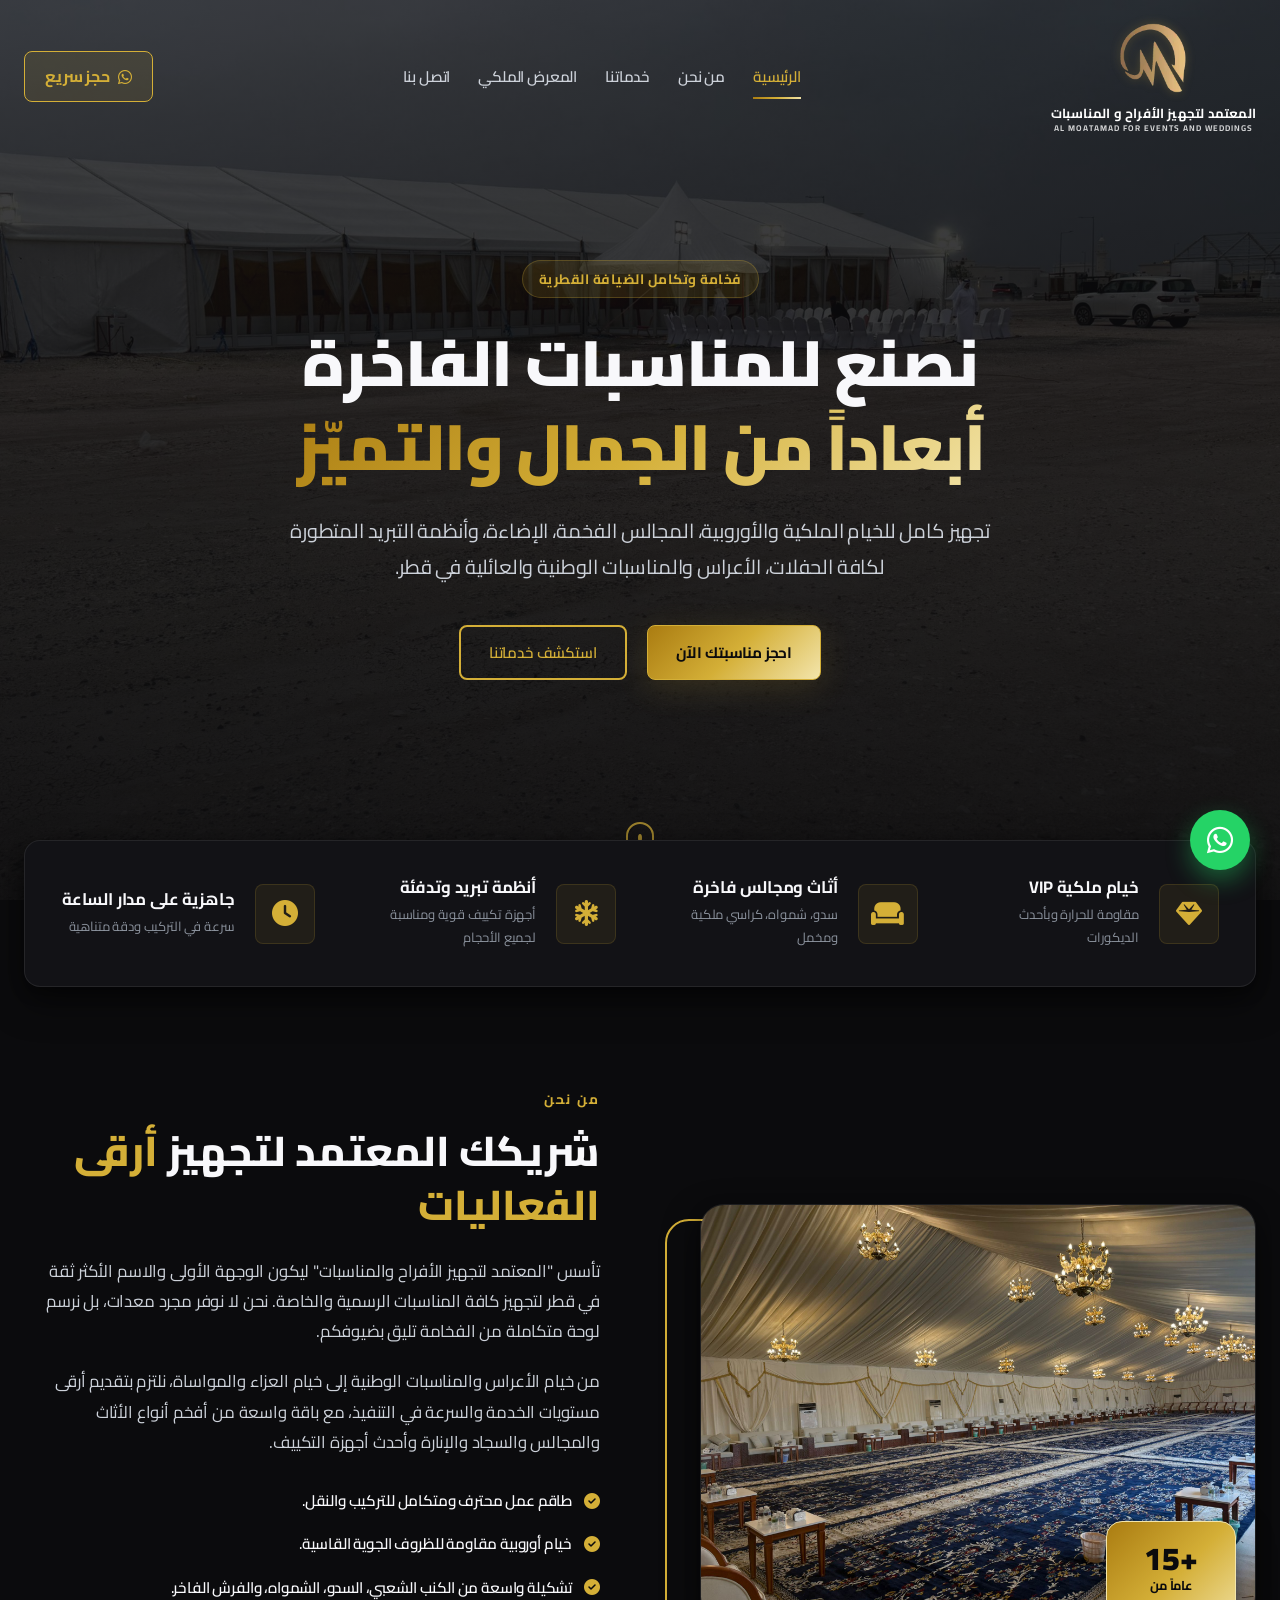
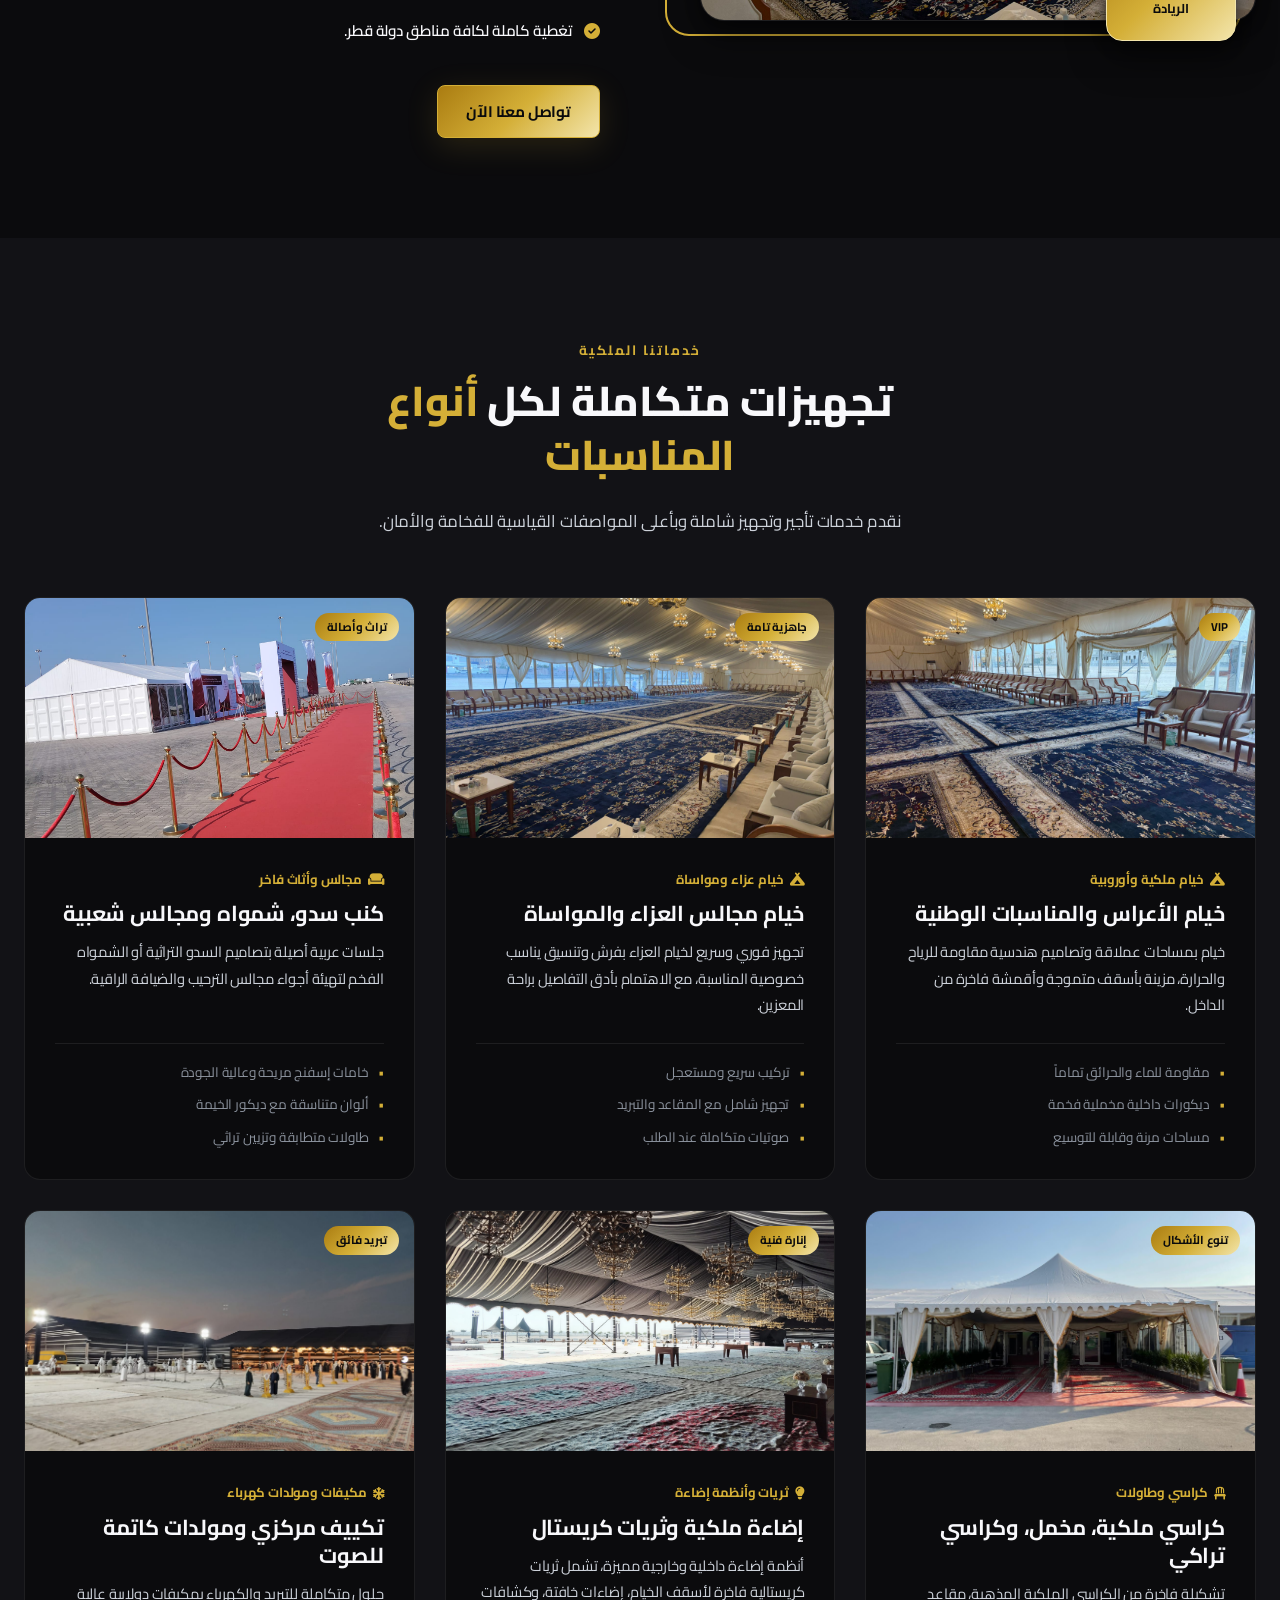
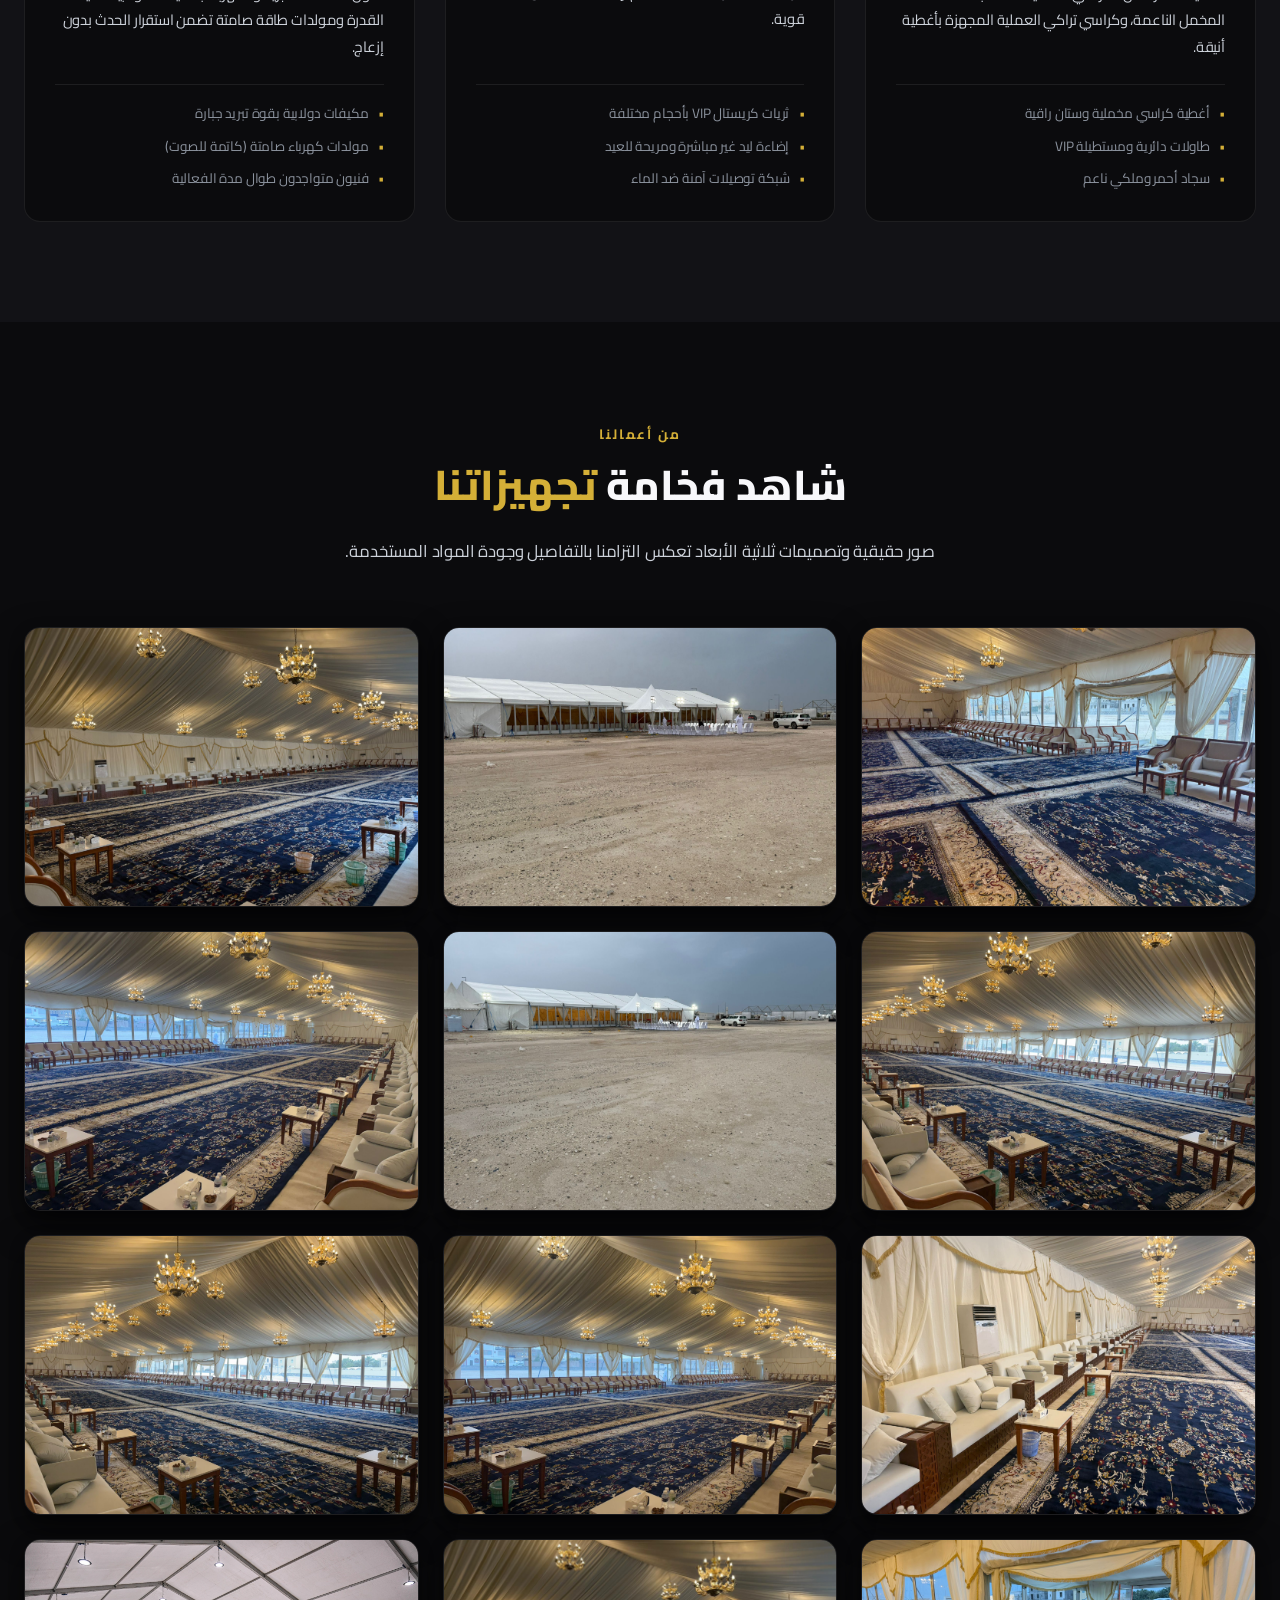
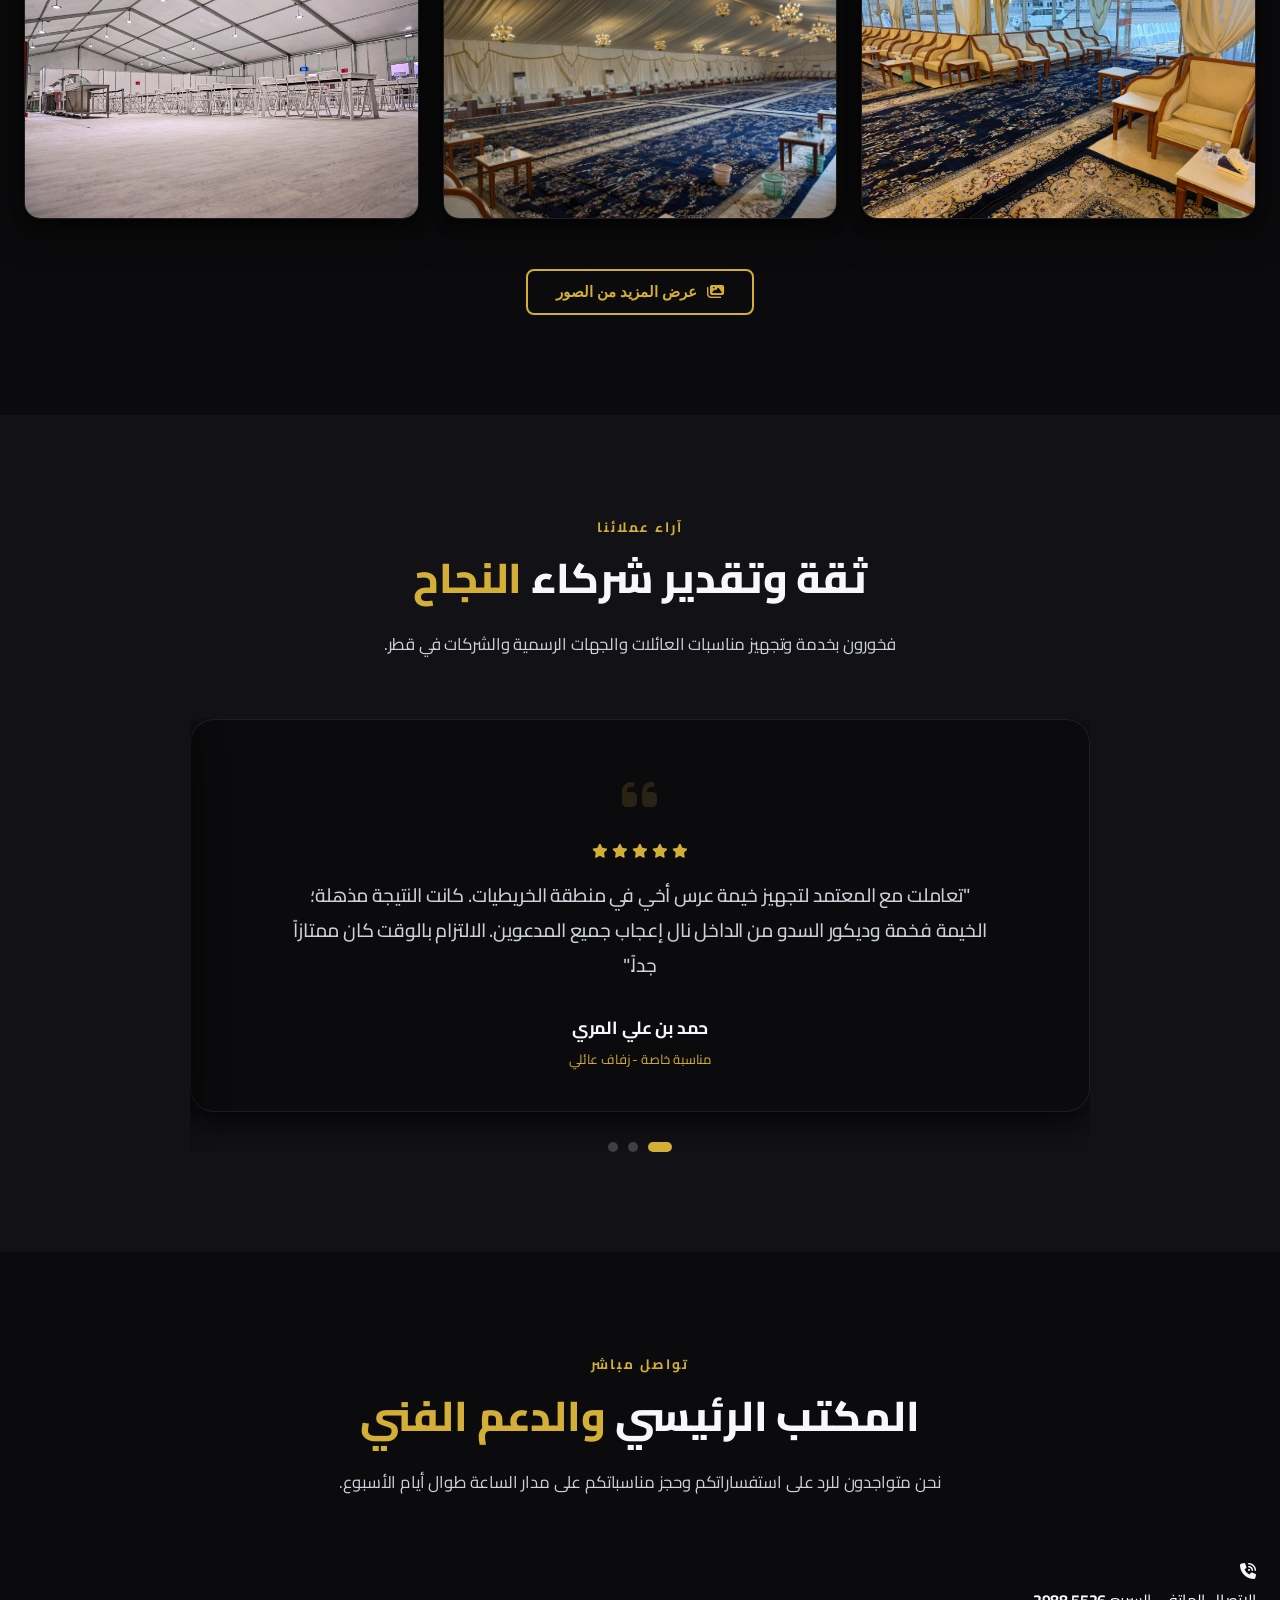
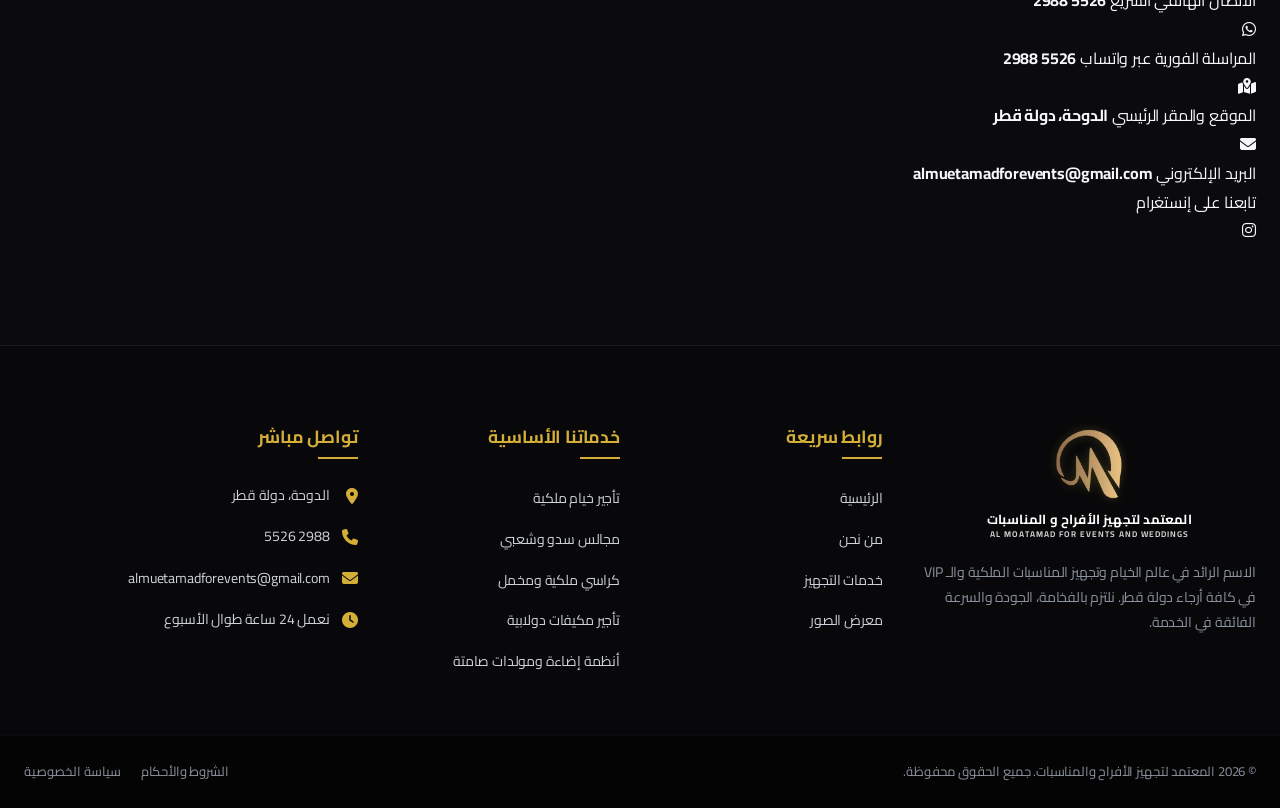
==== commit 91f20c1f: "Add SEO metadata, robots.txt, sitemap.xml and update Instagram link" ====
--- a/index.html
+++ b/index.html
@@ -7,6 +7,23 @@
     <meta name="keywords" content="تجهيز افراح قطر, خيام ملكية, خيام عزاء قطر, كراسي ملكية, تأجير خيام, مجالس سدو, المعتمد للأفراح">
     <meta name="author" content="Al-Moatamad Events">
     <title>المعتمد لتجهيز الأفراح والمناسبات | خيام ملكية وخدمات VIP قطر</title>
+    
+    <!-- SEO & Metadata -->
+    <link rel="canonical" href="https://www.almoatamad.net/">
+    
+    <!-- Open Graph / Facebook -->
+    <meta property="og:type" content="website">
+    <meta property="og:url" content="https://www.almoatamad.net/">
+    <meta property="og:title" content="المعتمد لتجهيز الأفراح والمناسبات | خيام ملكية وخدمات VIP قطر">
+    <meta property="og:description" content="المعتمد لتجهيز الأفراح والمناسبات - خدمات تأجير خيام ملكية، مجالس VIP، كراسي، طاولات، إضاءة وتبريد للمناسبات والأفراح في قطر.">
+    <meta property="og:image" content="https://www.almoatamad.net/images/logo.webp">
+
+    <!-- Twitter -->
+    <meta property="twitter:card" content="summary_large_image">
+    <meta property="twitter:url" content="https://www.almoatamad.net/">
+    <meta property="twitter:title" content="المعتمد لتجهيز الأفراح والمناسبات | خيام ملكية وخدمات VIP قطر">
+    <meta property="twitter:description" content="المعتمد لتجهيز الأفراح والمناسبات - خدمات تأجير خيام ملكية، مجالس VIP، كراسي، طاولات، إضاءة وتبريد للمناسبات والأفراح في قطر.">
+    <meta property="twitter:image" content="https://www.almoatamad.net/images/logo.webp">
     
     <!-- Google Fonts: Cairo & Playfair Display -->
     <link rel="preconnect" href="https://fonts.googleapis.com">
@@ -439,12 +456,9 @@
 
             <!-- Centered Social Links -->
             <div class="contact-social-area">
-                <span>تابعنا على منصات التواصل الاجتماعي</span>
+                <span>تابعنا على إنستغرام</span>
                 <div class="social-icons-centered">
-                    <a href="#" aria-label="فيسبوك"><i class="fa-brands fa-facebook-f"></i></a>
-                    <a href="#" aria-label="تويتر / إكس"><i class="fa-brands fa-x-twitter"></i></a>
-                    <a href="#" aria-label="إنستغرام"><i class="fa-brands fa-instagram"></i></a>
-                    <a href="#" aria-label="يوتيوب"><i class="fa-brands fa-youtube"></i></a>
+                    <a href="https://www.instagram.com/almoatamadforeventsandweddings/" target="_blank" rel="noopener" aria-label="إنستغرام"><i class="fa-brands fa-instagram"></i></a>
                 </div>
             </div>
         </div>
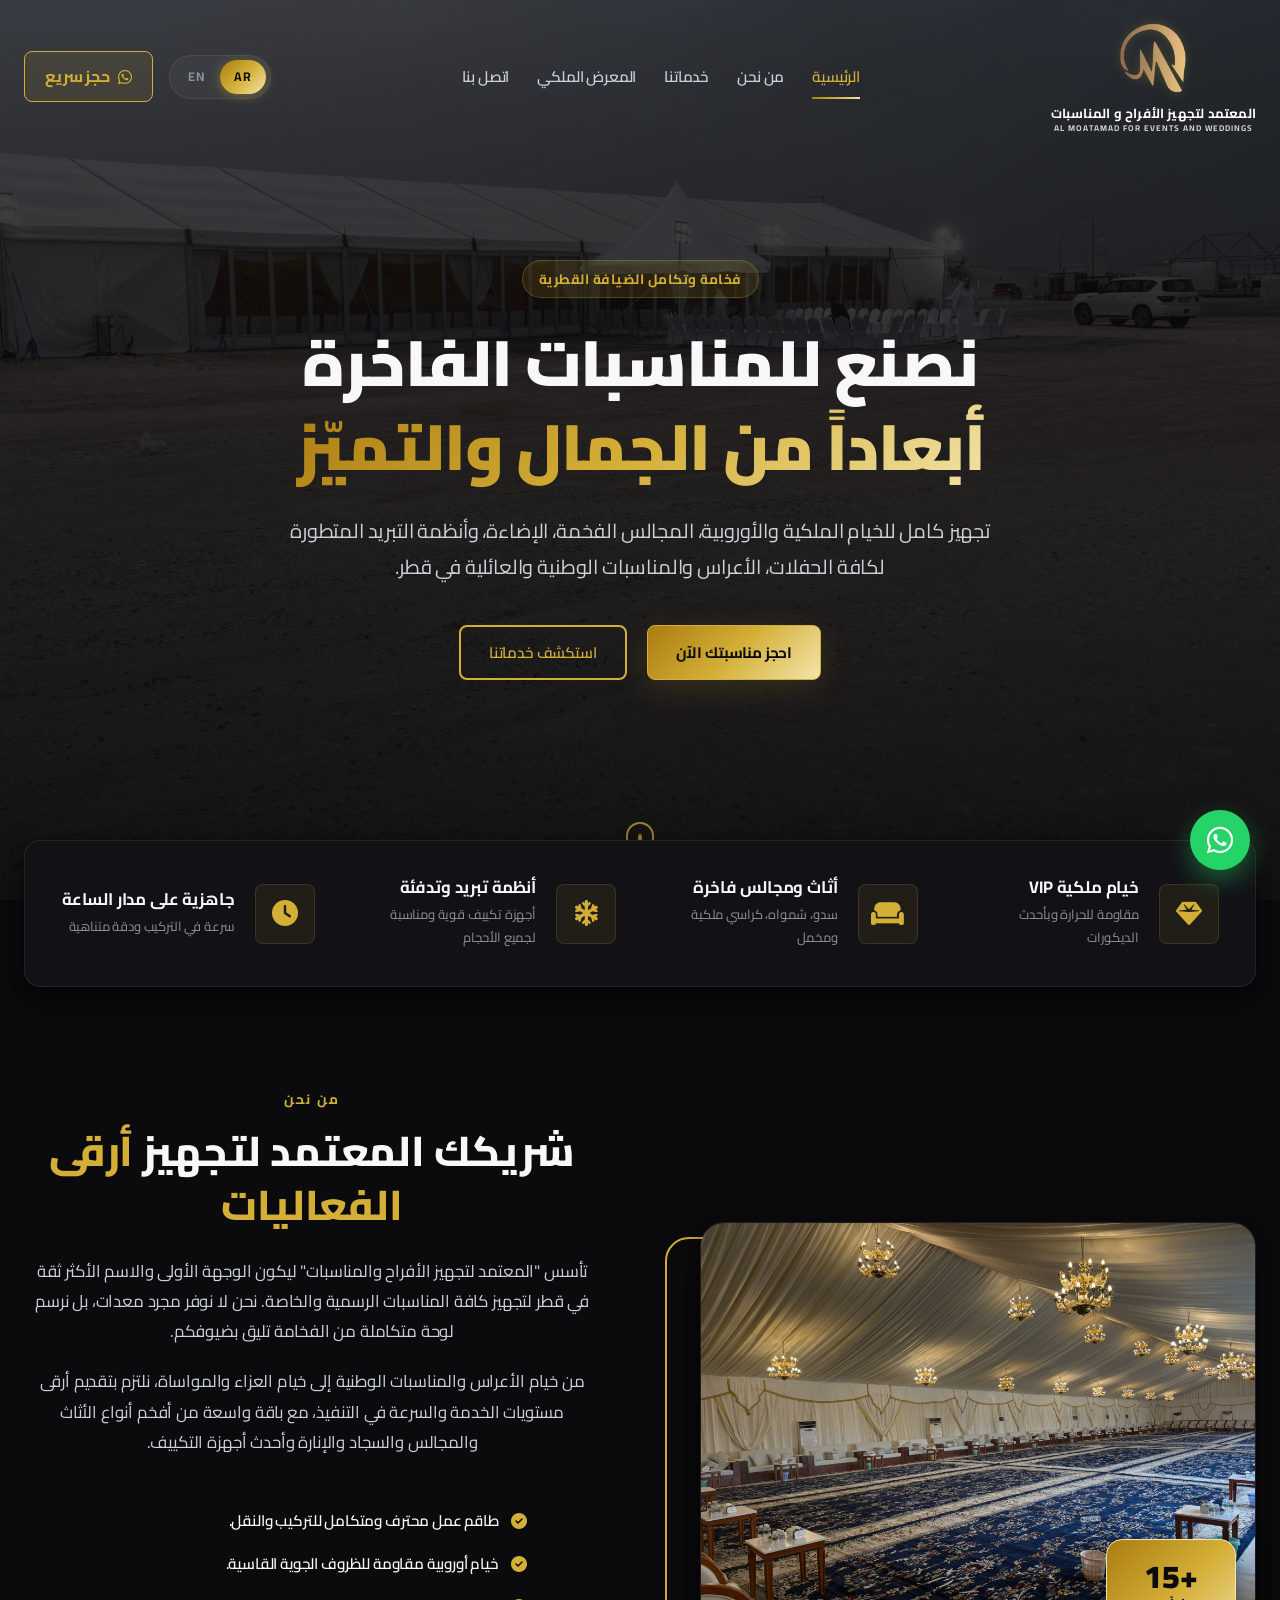
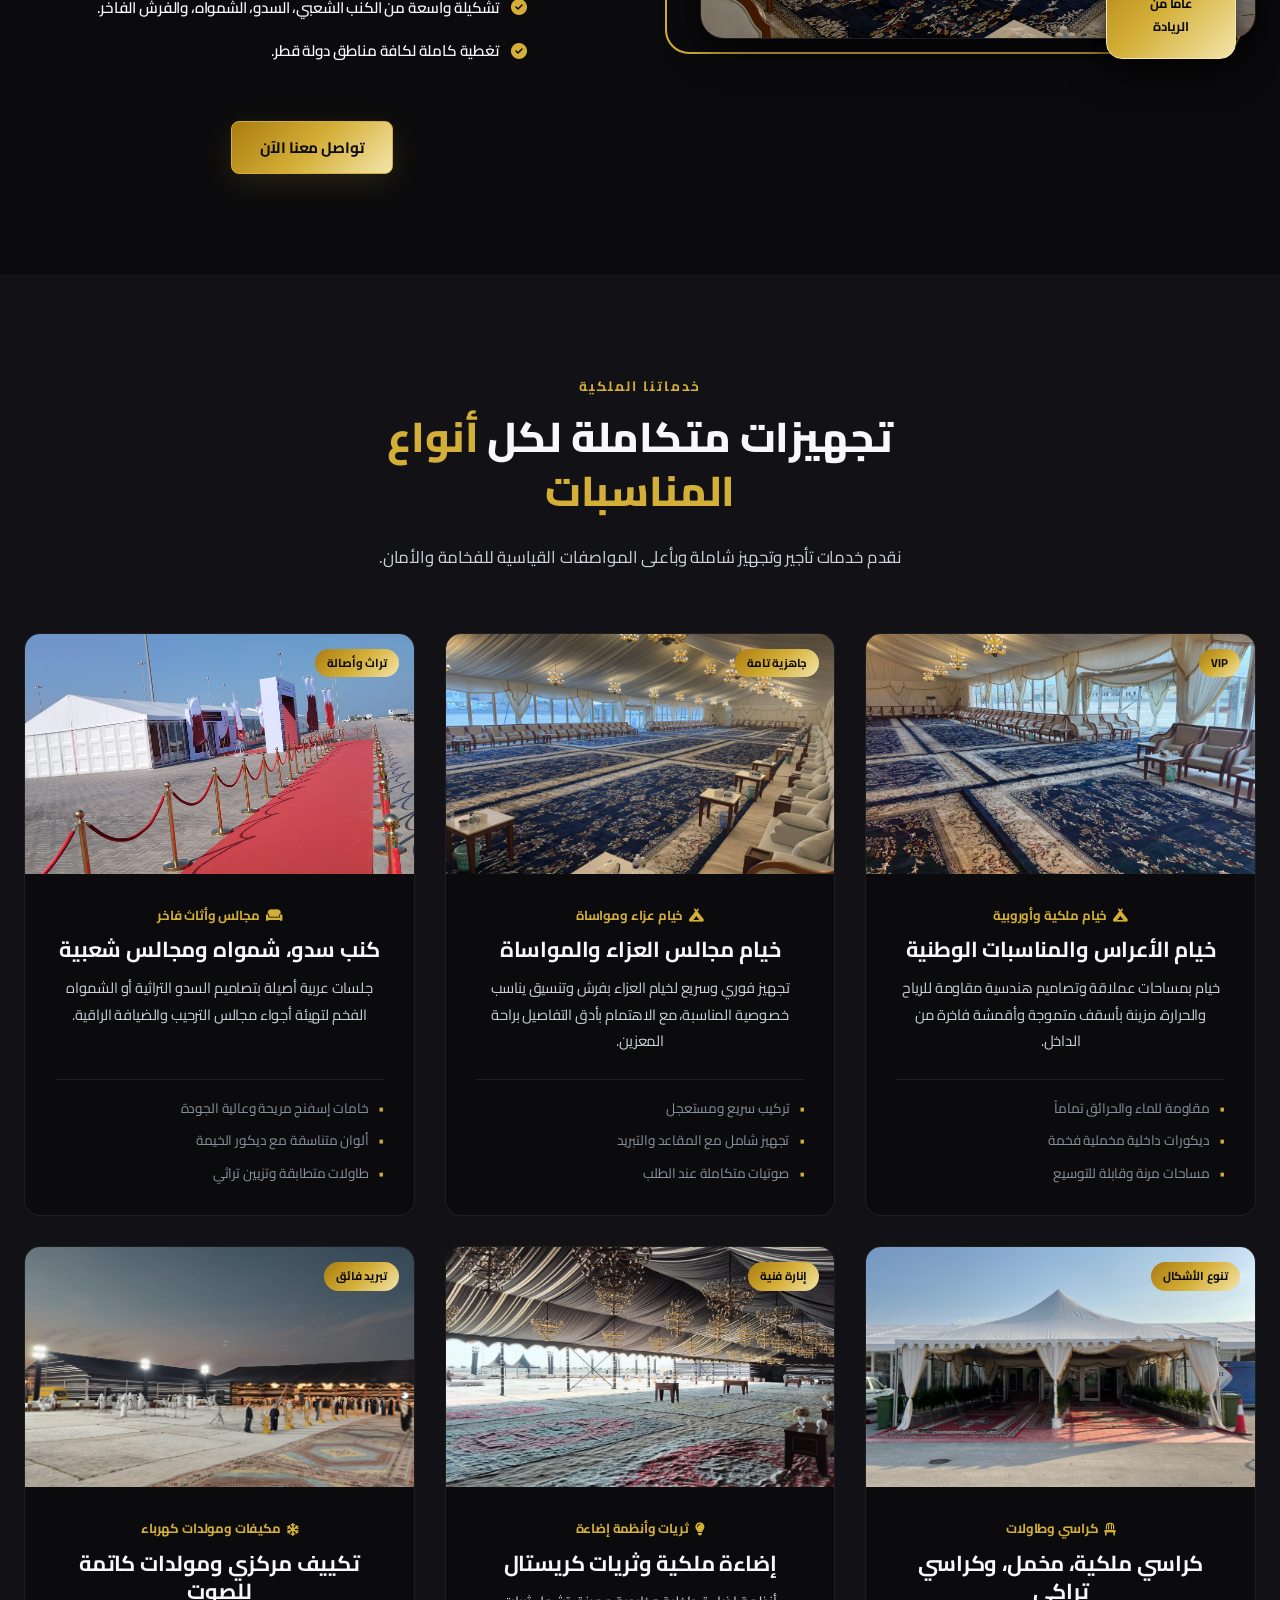
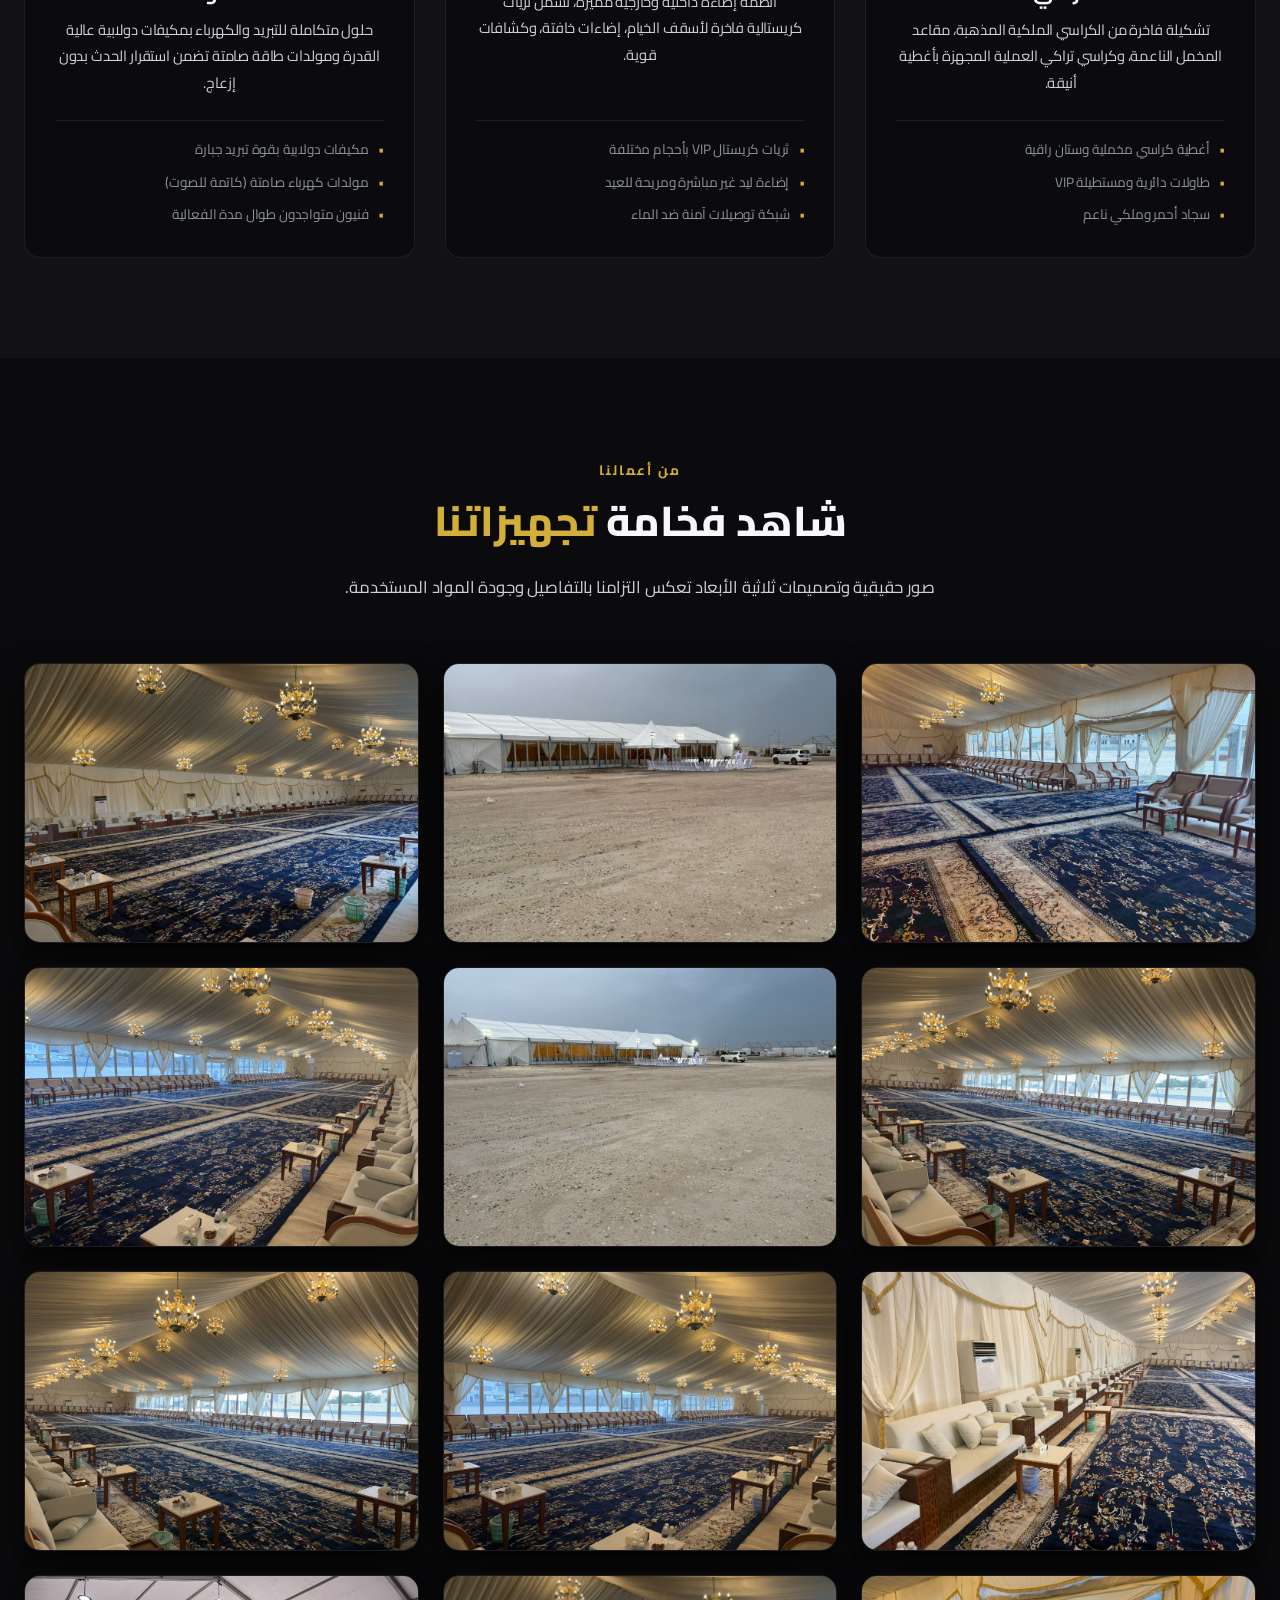
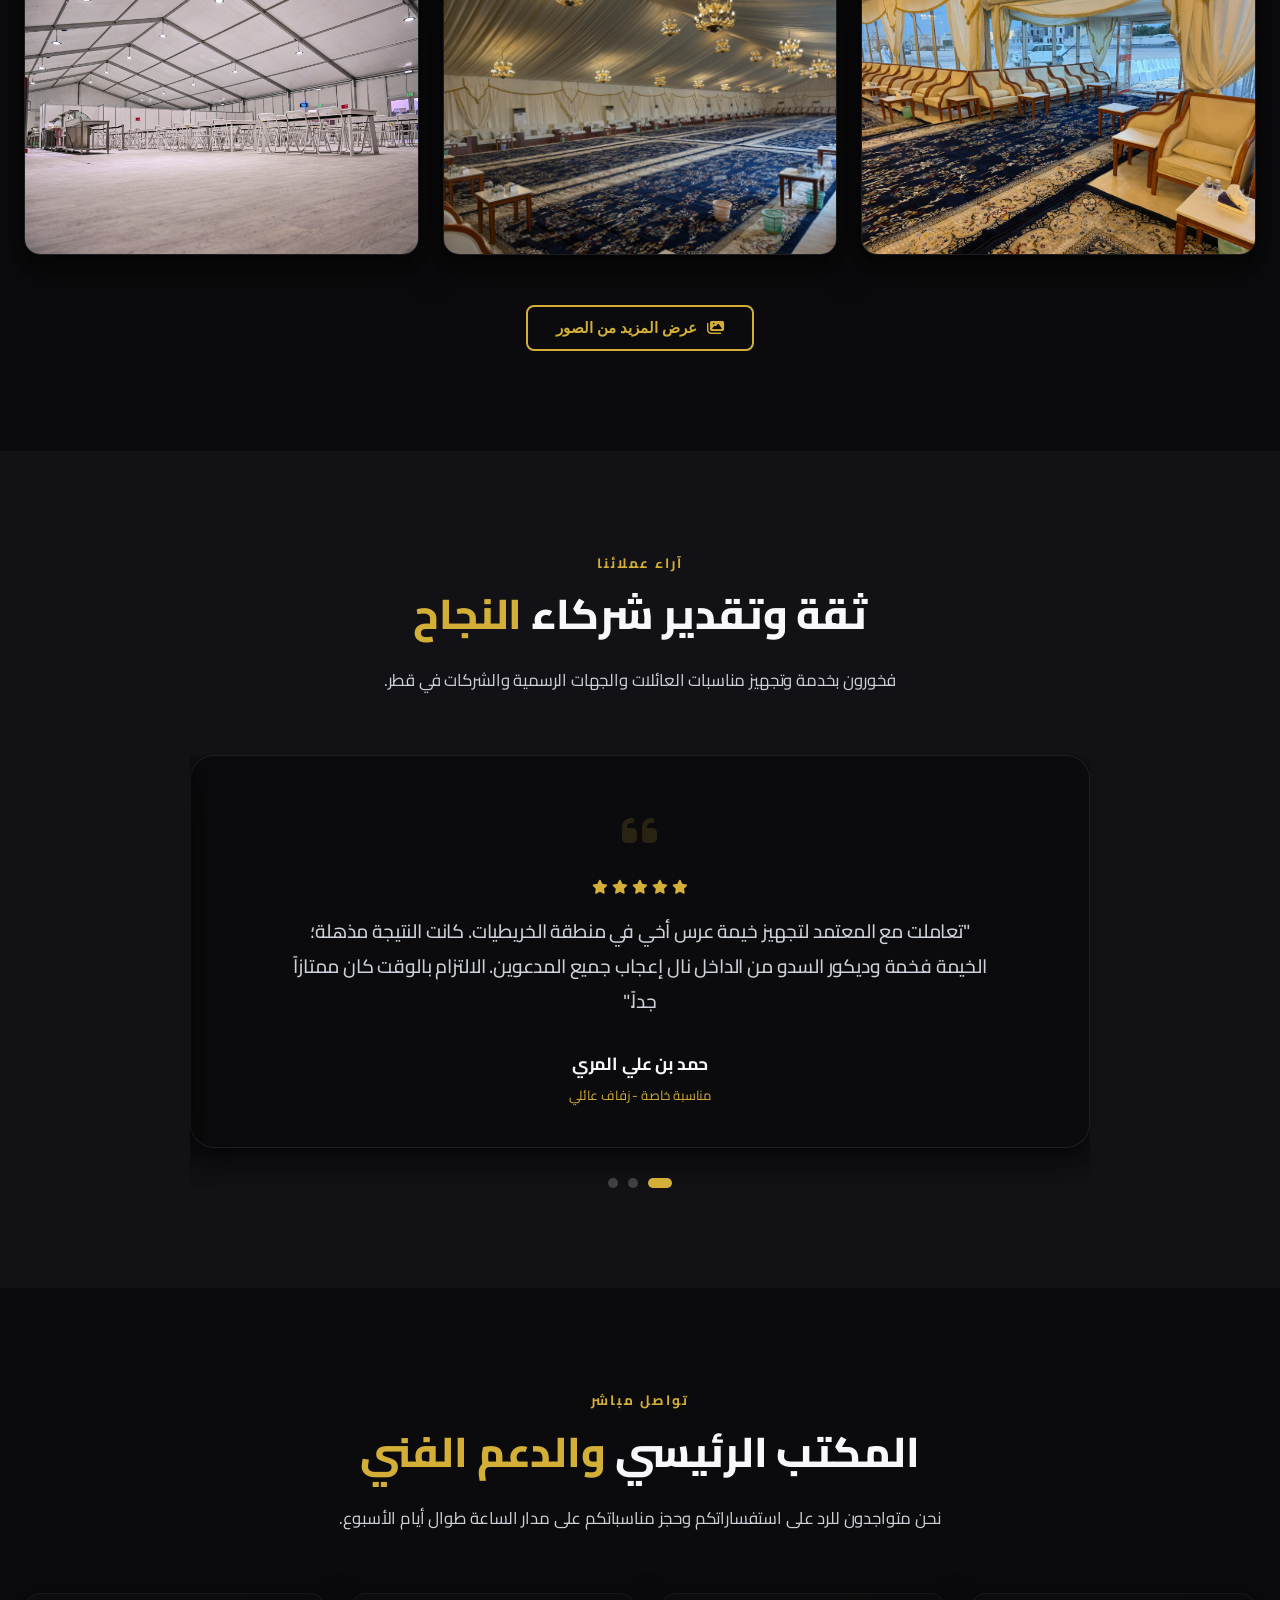
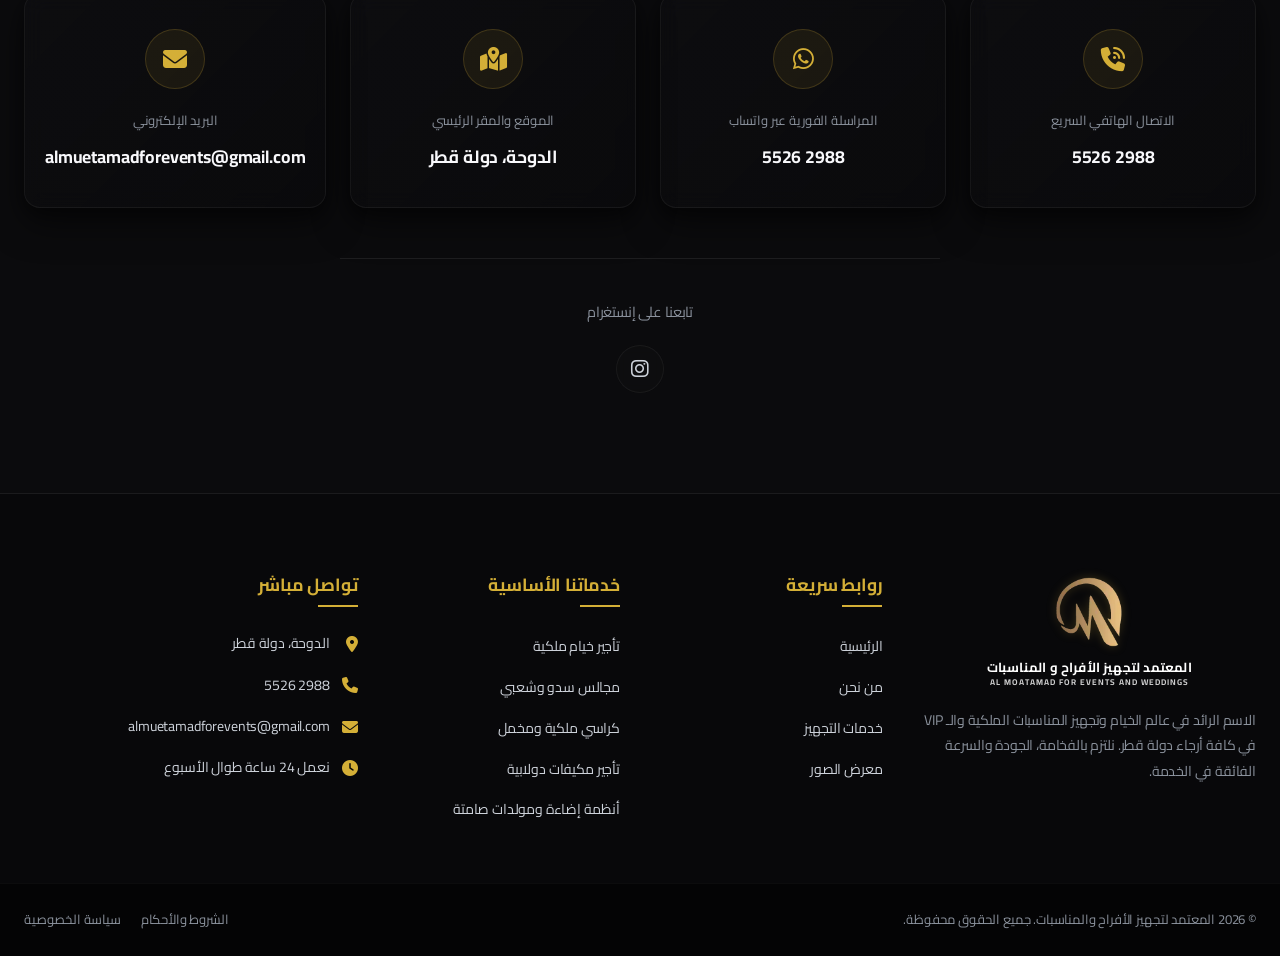
==== commit cda5616b: "1212" ====
--- a/index.html
+++ b/index.html
@@ -10,6 +10,7 @@
     
     <!-- SEO & Metadata -->
     <link rel="canonical" href="https://www.almoatamad.net/">
+    <link rel="icon" type="image/webp" href="images/logo.webp">
     
     <!-- Open Graph / Facebook -->
     <meta property="og:type" content="website">
@@ -52,6 +53,10 @@
             </div>
             
             <nav id="site-nav" class="nav-menu">
+                <div class="mobile-menu-lang">
+                    <a href="index.html" class="active-lang">العربية</a>
+                    <a href="en.html">English</a>
+                </div>
                 <ul>
                     <li><a href="#hero" class="nav-link active" id="nav-home">الرئيسية</a></li>
                     <li><a href="#about" class="nav-link" id="nav-about">من نحن</a></li>
@@ -62,6 +67,10 @@
             </nav>
 
             <div class="header-actions">
+                <div class="lang-switch-pill">
+                    <a href="index.html" class="active-lang">AR</a>
+                    <a href="en.html">EN</a>
+                </div>
                 <a href="https://wa.me/97455262988" class="cta-header-btn" id="btn-quick-call">
                     <i class="fa-brands fa-whatsapp"></i> حجز سريع
                 </a>
@@ -73,6 +82,9 @@
             </div>
         </div>
     </header>
+
+    <!-- Mobile Nav Overlay Backdrop -->
+    <div class="nav-overlay" id="nav-overlay"></div>
 
     <!-- Hero Section -->
     <section id="hero" class="hero-section">
--- a/style.css
+++ b/style.css
@@ -313,18 +313,47 @@
 .mobile-nav-toggle {
     display: none;
     background: transparent;
-    border: none;
+    border: 1px solid var(--border-glass);
+    border-radius: var(--radius-sm);
     cursor: pointer;
     flex-direction: column;
-    gap: 6px;
+    gap: 5px;
+    padding: 9px 10px;
+    transition: var(--transition-smooth);
+    -webkit-appearance: none;
+    appearance: none;
+}
+
+.mobile-nav-toggle:hover {
+    border-color: var(--border-gold);
+    background: rgba(212, 175, 55, 0.07);
 }
 
 .mobile-nav-toggle .bar {
-    width: 28px;
-    height: 3px;
+    width: 22px;
+    height: 2px;
     background-color: var(--text-primary);
     border-radius: 3px;
     transition: var(--transition-smooth);
+    display: block;
+}
+
+.mobile-nav-toggle.open .bar:nth-child(1) {
+    transform: translateY(7px) rotate(45deg);
+}
+
+.mobile-nav-toggle.open .bar:nth-child(2) {
+    opacity: 0;
+    transform: scaleX(0);
+}
+
+.mobile-nav-toggle.open .bar:nth-child(3) {
+    transform: translateY(-7px) rotate(-45deg);
+}
+
+/* Hide mobile-only elements on desktop */
+.mobile-menu-lang {
+    display: none;
 }
 
 /* 5. HERO SECTION
@@ -579,6 +608,10 @@
     margin-bottom: 24px;
 }
 
+.about-content {
+    text-align: center;
+}
+
 .about-para {
     color: var(--text-secondary);
     margin-bottom: 20px;
@@ -586,7 +619,16 @@
 }
 
 .about-features {
-    margin: 30px 0 40px;
+    display: inline-flex;
+    flex-direction: column;
+    align-items: flex-start;
+    margin: 30px auto 40px;
+    text-align: right;
+}
+
+html[lang="en"] .about-features {
+    align-items: flex-start;
+    text-align: left;
 }
 
 .about-features li {
@@ -596,6 +638,11 @@
     margin-bottom: 16px;
     font-weight: 600;
     font-size: 0.95rem;
+    text-align: right;
+}
+
+html[lang="en"] .about-features li {
+    text-align: left;
 }
 
 .about-features li i {
@@ -680,6 +727,8 @@
     display: flex;
     flex-direction: column;
     flex-grow: 1;
+    align-items: center;
+    text-align: center;
 }
 
 .service-cat-title {
@@ -710,7 +759,9 @@
     padding-top: 16px;
     display: flex;
     flex-direction: column;
+    align-items: flex-start;
     gap: 8px;
+    width: 100%;
 }
 
 .service-specs li {
@@ -718,6 +769,11 @@
     color: var(--text-muted);
     position: relative;
     padding-right: 15px;
+    text-align: right;
+}
+
+html[lang="en"] .service-specs li {
+    text-align: left;
 }
 
 .service-specs li::before {
@@ -948,209 +1004,121 @@
     padding: 100px 24px;
 }
 
-.contact-grid {
+.contact-methods-grid {
     display: grid;
-    grid-template-columns: 0.9fr 1.1fr;
-    gap: 50px;
+    grid-template-columns: repeat(4, 1fr);
+    gap: 24px;
     max-width: 1280px;
-    margin: 0 auto;
-}
-
-.contact-info-panel {
+    margin: 0 auto 50px;
+}
+
+.contact-method-card {
+    background: linear-gradient(135deg, rgba(15, 15, 18, 0.6) 0%, rgba(10, 10, 12, 0.85) 100%);
+    backdrop-filter: blur(10px);
+    -webkit-backdrop-filter: blur(10px);
+    border: 1px solid rgba(255, 255, 255, 0.05);
+    border-radius: var(--radius-md);
+    padding: 35px 20px;
     display: flex;
     flex-direction: column;
-    justify-content: space-between;
-}
-
-.contact-panel-title {
-    font-size: 1.8rem;
-    margin: 16px 0 8px;
-}
-
-.contact-panel-desc {
+    align-items: center;
+    text-align: center;
+    gap: 20px;
+    transition: var(--transition-smooth);
+    box-shadow: var(--shadow-premium);
+}
+
+.contact-method-card:hover {
+    transform: translateY(-8px);
+    border-color: rgba(212, 175, 55, 0.4);
+    box-shadow: 0 15px 30px rgba(212, 175, 55, 0.08);
+}
+
+.method-icon {
+    font-size: 24px;
+    color: var(--gold-primary);
+    background: rgba(212, 175, 55, 0.08);
+    width: 60px;
+    height: 60px;
+    display: flex;
+    align-items: center;
+    justify-content: center;
+    border-radius: 50%;
+    border: 1px solid rgba(212, 175, 55, 0.2);
+    transition: var(--transition-smooth);
+}
+
+.contact-method-card:hover .method-icon {
+    background: rgba(212, 175, 55, 0.2);
+    transform: scale(1.1) rotate(10deg);
+    box-shadow: 0 0 20px rgba(212, 175, 55, 0.25);
+}
+
+.method-details span {
+    display: block;
+    font-size: 0.82rem;
+    color: var(--text-muted);
+    margin-bottom: 8px;
+}
+
+.method-details strong {
+    display: block;
+    font-size: 1.1rem;
+    font-weight: 700;
+    color: var(--text-primary);
+}
+
+/* LTR Utility class for phone numbers */
+.ltr-text {
+    direction: ltr;
+    display: inline-block;
+}
+
+.contact-social-area {
+    text-align: center;
+    margin-top: 50px;
+    border-top: 1px solid var(--border-glass);
+    padding-top: 40px;
+    max-width: 600px;
+    margin-left: auto;
+    margin-right: auto;
+}
+
+.contact-social-area span {
+    display: block;
+    font-size: 0.9rem;
+    color: var(--text-muted);
+    margin-bottom: 20px;
+}
+
+.social-icons-centered {
+    display: flex;
+    justify-content: center;
+    gap: 16px;
+}
+
+.social-icons-centered a {
+    width: 48px;
+    height: 48px;
+    border-radius: 50%;
+    background: rgba(15, 15, 18, 0.6);
+    backdrop-filter: blur(5px);
+    -webkit-backdrop-filter: blur(5px);
+    border: 1px solid rgba(255, 255, 255, 0.05);
+    display: flex;
+    align-items: center;
+    justify-content: center;
+    font-size: 20px;
     color: var(--text-secondary);
-    margin-bottom: 40px;
-}
-
-.contact-methods {
-    display: flex;
-    flex-direction: column;
-    gap: 20px;
-}
-
-.contact-item-card {
-    background: var(--bg-secondary);
-    border: 1px solid var(--border-glass);
-    border-radius: var(--radius-md);
-    padding: 20px;
-    display: flex;
-    align-items: center;
-    gap: 20px;
-    transition: var(--transition-smooth);
-}
-
-.contact-item-card:hover {
-    transform: translateX(-5px);
-    border-color: var(--border-gold);
-}
-
-.item-icon {
-    font-size: 22px;
-    color: var(--gold-primary);
-    background: rgba(212, 175, 55, 0.08);
-    width: 50px;
-    height: 50px;
-    min-width: 50px;
-    display: flex;
-    align-items: center;
-    justify-content: center;
-    border-radius: var(--radius-sm);
-    border: 1px solid rgba(212, 175, 55, 0.15);
-}
-
-.item-details span {
-    display: block;
-    font-size: 0.78rem;
-    color: var(--text-muted);
-}
-
-.item-details strong {
-    font-size: 1.1rem;
-    font-weight: 700;
-}
-
-.social-links-area {
-    margin-top: 40px;
-    border-top: 1px solid var(--border-glass);
-    padding-top: 30px;
-}
-
-.social-links-area span {
-    display: block;
-    font-size: 0.85rem;
-    color: var(--text-muted);
-    margin-bottom: 16px;
-}
-
-.social-icons {
-    display: flex;
-    gap: 12px;
-}
-
-.social-icons a {
-    width: 44px;
-    height: 44px;
-    border-radius: 50%;
-    background: var(--bg-secondary);
-    border: 1px solid var(--border-glass);
-    display: flex;
-    align-items: center;
-    justify-content: center;
-    font-size: 18px;
-    color: var(--text-secondary);
-}
-
-.social-icons a:hover {
+    transition: var(--transition-smooth);
+}
+
+.social-icons-centered a:hover {
     color: var(--bg-primary);
     background: var(--gold-gradient);
     border-color: var(--gold-primary);
-    transform: translateY(-3px);
+    transform: translateY(-5px);
     box-shadow: var(--shadow-gold);
-}
-
-/* Contact Form Card */
-.contact-form-card {
-    background: var(--bg-secondary);
-    border: 1px solid var(--border-glass);
-    border-radius: var(--radius-lg);
-    padding: 40px;
-    box-shadow: var(--shadow-premium);
-}
-
-.contact-form-card h3 {
-    font-size: 1.5rem;
-    margin-bottom: 6px;
-}
-
-.contact-form-card p {
-    font-size: 0.88rem;
-    color: var(--text-muted);
-    margin-bottom: 30px;
-}
-
-.form-group {
-    margin-bottom: 20px;
-    display: flex;
-    flex-direction: column;
-}
-
-.form-group label {
-    font-weight: 700;
-    font-size: 0.85rem;
-    color: var(--text-secondary);
-    margin-bottom: 8px;
-}
-
-.required {
-    color: #ff3838;
-}
-
-.form-group input, .form-group textarea {
-    background: var(--bg-primary);
-    color: var(--text-primary);
-    border: 1px solid var(--border-glass);
-    padding: 14px;
-    border-radius: var(--radius-sm);
-    font-family: inherit;
-    font-size: 0.9rem;
-    outline: none;
-    transition: var(--transition-smooth);
-}
-
-.form-group input:focus, .form-group textarea:focus {
-    border-color: var(--gold-primary);
-    box-shadow: 0 0 10px rgba(212, 175, 55, 0.05);
-}
-
-.form-row-2 {
-    display: grid;
-    grid-template-columns: 1fr 1fr;
-    gap: 20px;
-}
-
-.error-msg {
-    color: #ff3838;
-    font-size: 0.75rem;
-    font-weight: 700;
-    margin-top: 6px;
-    display: none;
-}
-
-.error-msg.visible {
-    display: block;
-}
-
-.btn-submit-form {
-    width: 100%;
-    background: var(--gold-gradient);
-    color: var(--bg-primary);
-    font-weight: 700;
-    padding: 14px 28px;
-    border: 1px solid var(--gold-primary);
-    border-radius: var(--radius-sm);
-    cursor: pointer;
-    display: inline-flex;
-    align-items: center;
-    justify-content: center;
-    gap: 10px;
-    box-shadow: var(--shadow-gold);
-    font-size: 1rem;
-    transition: var(--transition-smooth);
-}
-
-.btn-submit-form:hover {
-    transform: translateY(-2px);
-    box-shadow: 0 8px 20px var(--gold-glow);
 }
 
 /* 13. SITE FOOTER
@@ -1378,8 +1346,8 @@
         grid-template-columns: 1fr;
     }
 
-    .contact-grid {
-        grid-template-columns: 1fr;
+    .contact-methods-grid {
+        grid-template-columns: repeat(2, 1fr);
     }
 
     .footer-grid {
@@ -1396,6 +1364,10 @@
     .site-header {
         position: absolute;
         padding: 15px 0;
+        background: transparent;
+        backdrop-filter: none;
+        -webkit-backdrop-filter: none;
+        border-bottom: none;
     }
 
     .site-header.sticky {
@@ -1403,46 +1375,70 @@
         background: transparent;
         backdrop-filter: none;
         -webkit-backdrop-filter: none;
+        border-bottom: none;
         box-shadow: none;
-        border-bottom: none;
     }
 
     .header-container {
+        flex-direction: column;
+        align-items: center;
+        gap: 12px;
+        padding: 0 16px;
+    }
+
+    .logo-area {
+        order: 1;
+    }
+
+    .header-actions {
+        order: 2;
+        display: flex;
         justify-content: center;
-    }
-
-    .header-actions {
-        display: none;
-    }
-
+        width: 100%;
+        gap: 10px;
+        align-items: center;
+    }
+
+    /* Boost logo visibility against dark glass header */
     .logo-img-file {
-        height: 70px; /* Make it large and clear in the center */
+        filter: drop-shadow(0 0 8px rgba(212, 175, 55, 0.5)) brightness(1.1);
+        height: 52px;
+    }
+
+    /* Show only the small lang switch pill, hide CTA and mobile toggle */
+    .lang-switch-pill {
+        display: inline-flex !important;
+    }
+
+    .cta-header-btn {
+        display: none !important;
+    }
+
+    .mobile-nav-toggle {
+        display: none !important;
     }
 
     .brand-subtitle {
-        font-size: 0.76rem;
+        font-size: 0.68rem;
     }
 
     .brand-subtitle-en {
-        font-size: 0.48rem;
-        letter-spacing: 0.8px;
-    }
-
+        font-size: 0.44rem;
+        letter-spacing: 0.6px;
+    }
+
+    /* Hide the duplicate language bar inside mobile menu */
+    .mobile-menu-lang {
+        display: none !important;
+    }
+
+    /* Hide the navigation menu completely on mobile */
     .nav-menu {
-        position: fixed;
-        top: 75px;
-        right: -100%;
-        width: 80%;
-        height: calc(100vh - 75px);
-        background: var(--bg-secondary);
-        border-left: 1px solid var(--border-glass);
-        padding: 40px 24px;
-        transition: var(--transition-smooth);
-        z-index: 999;
+        display: none !important;
     }
 
     .nav-menu.active {
-        right: 0;
+        right: auto;
     }
 
     .nav-menu ul {
@@ -1505,8 +1501,13 @@
         grid-template-columns: 1fr;
     }
 
-    .form-row-2 {
+    .contact-section {
+        padding: 60px 16px;
+    }
+
+    .contact-methods-grid {
         grid-template-columns: 1fr;
+        gap: 16px;
     }
 
     .footer-grid {
@@ -1520,6 +1521,26 @@
         height: 50px;
         font-size: 24px;
     }
+
+    /* Hero top padding to clear fixed header on mobile */
+    .hero-section {
+        padding-top: 160px;
+        background-attachment: scroll; /* Fix parallax jank on mobile */
+    }
+
+    /* Dark overlay when mobile nav is open */
+    .nav-overlay {
+        display: none !important;
+    }
+
+    .gallery-section {
+        padding: 60px 16px;
+    }
+
+    .gallery-grid {
+        grid-template-columns: 1fr;
+        gap: 16px;
+    }
 }
 
 /* 16. ANIMATIONS
@@ -1544,3 +1565,132 @@
     0%, 100% { transform: translateY(0); }
     50% { transform: translateY(-8px); }
 }
+
+/* ==========================================================================
+   17. MULTI-LANGUAGE (LTR & EN) SUPPORT
+   ========================================================================== */
+
+/* ── Language Switcher Pill (Desktop) ── */
+.lang-switch-pill {
+    display: inline-flex;
+    align-items: center;
+    background: rgba(255, 255, 255, 0.04);
+    border: 1px solid var(--border-glass);
+    border-radius: 50px;
+    padding: 4px;
+    gap: 2px;
+    transition: var(--transition-smooth);
+}
+
+.lang-switch-pill a {
+    font-size: 0.78rem;
+    font-weight: 700;
+    letter-spacing: 0.8px;
+    padding: 6px 14px;
+    border-radius: 50px;
+    color: var(--text-muted);
+    transition: var(--transition-smooth);
+    text-decoration: none;
+    white-space: nowrap;
+}
+
+.lang-switch-pill a:hover {
+    color: var(--text-primary);
+}
+
+.lang-switch-pill a.active-lang {
+    background: var(--gold-gradient);
+    color: var(--bg-primary);
+    box-shadow: 0 2px 12px var(--gold-glow);
+}
+
+/* ── Language Switcher inside Mobile Menu ── */
+.mobile-menu-lang {
+    display: none;
+    align-items: center;
+    gap: 0;
+    background: rgba(255, 255, 255, 0.04);
+    border: 1px solid var(--border-glass);
+    border-radius: 50px;
+    padding: 4px;
+    margin-bottom: 28px;
+    width: 100%;
+}
+
+.mobile-menu-lang a {
+    flex: 1;
+    text-align: center;
+    font-size: 0.9rem;
+    font-weight: 700;
+    letter-spacing: 0.5px;
+    padding: 10px 16px;
+    border-radius: 50px;
+    color: var(--text-muted);
+    transition: var(--transition-smooth);
+    text-decoration: none;
+}
+
+.mobile-menu-lang a:hover {
+    color: var(--text-primary);
+}
+
+.mobile-menu-lang a.active-lang {
+    background: var(--gold-gradient);
+    color: var(--bg-primary);
+    box-shadow: 0 2px 12px var(--gold-glow);
+}
+
+/* LTR Page Layout Overrides */
+html[lang="en"] {
+    /* Fonts for English */
+    --font-primary: 'Outfit', 'Segoe UI', system-ui, sans-serif;
+}
+
+html[lang="en"] body {
+    font-family: var(--font-primary);
+}
+
+/* Service Specs List Item Bullet points shift to left */
+html[lang="en"] .service-specs li {
+    padding-right: 0;
+    padding-left: 15px;
+}
+
+html[lang="en"] .service-specs li::before {
+    right: auto;
+    left: 0;
+}
+
+/* Footer Section Title Underline alignment */
+html[lang="en"] .footer-grid h4::after {
+    right: auto;
+    left: 0;
+}
+
+/* Footer Link Hovers shift to right */
+html[lang="en"] .footer-links-col a:hover,
+html[lang="en"] .footer-services-col a:hover {
+    padding-right: 0;
+    padding-left: 5px;
+}
+
+/* Mobile Nav Toggle position adjust for LTR */
+@media (max-width: 768px) {
+    html[lang="en"] .nav-menu {
+        right: auto;
+        left: -100%;
+        border-left: none;
+        border-right: 1px solid var(--border-glass);
+    }
+
+    html[lang="en"] .nav-menu.active {
+        right: auto;
+        left: 0;
+    }
+
+    /* Mobile menu lang switcher LTR fix */
+    html[lang="en"] .mobile-menu-lang {
+        direction: ltr;
+    }
+}
+
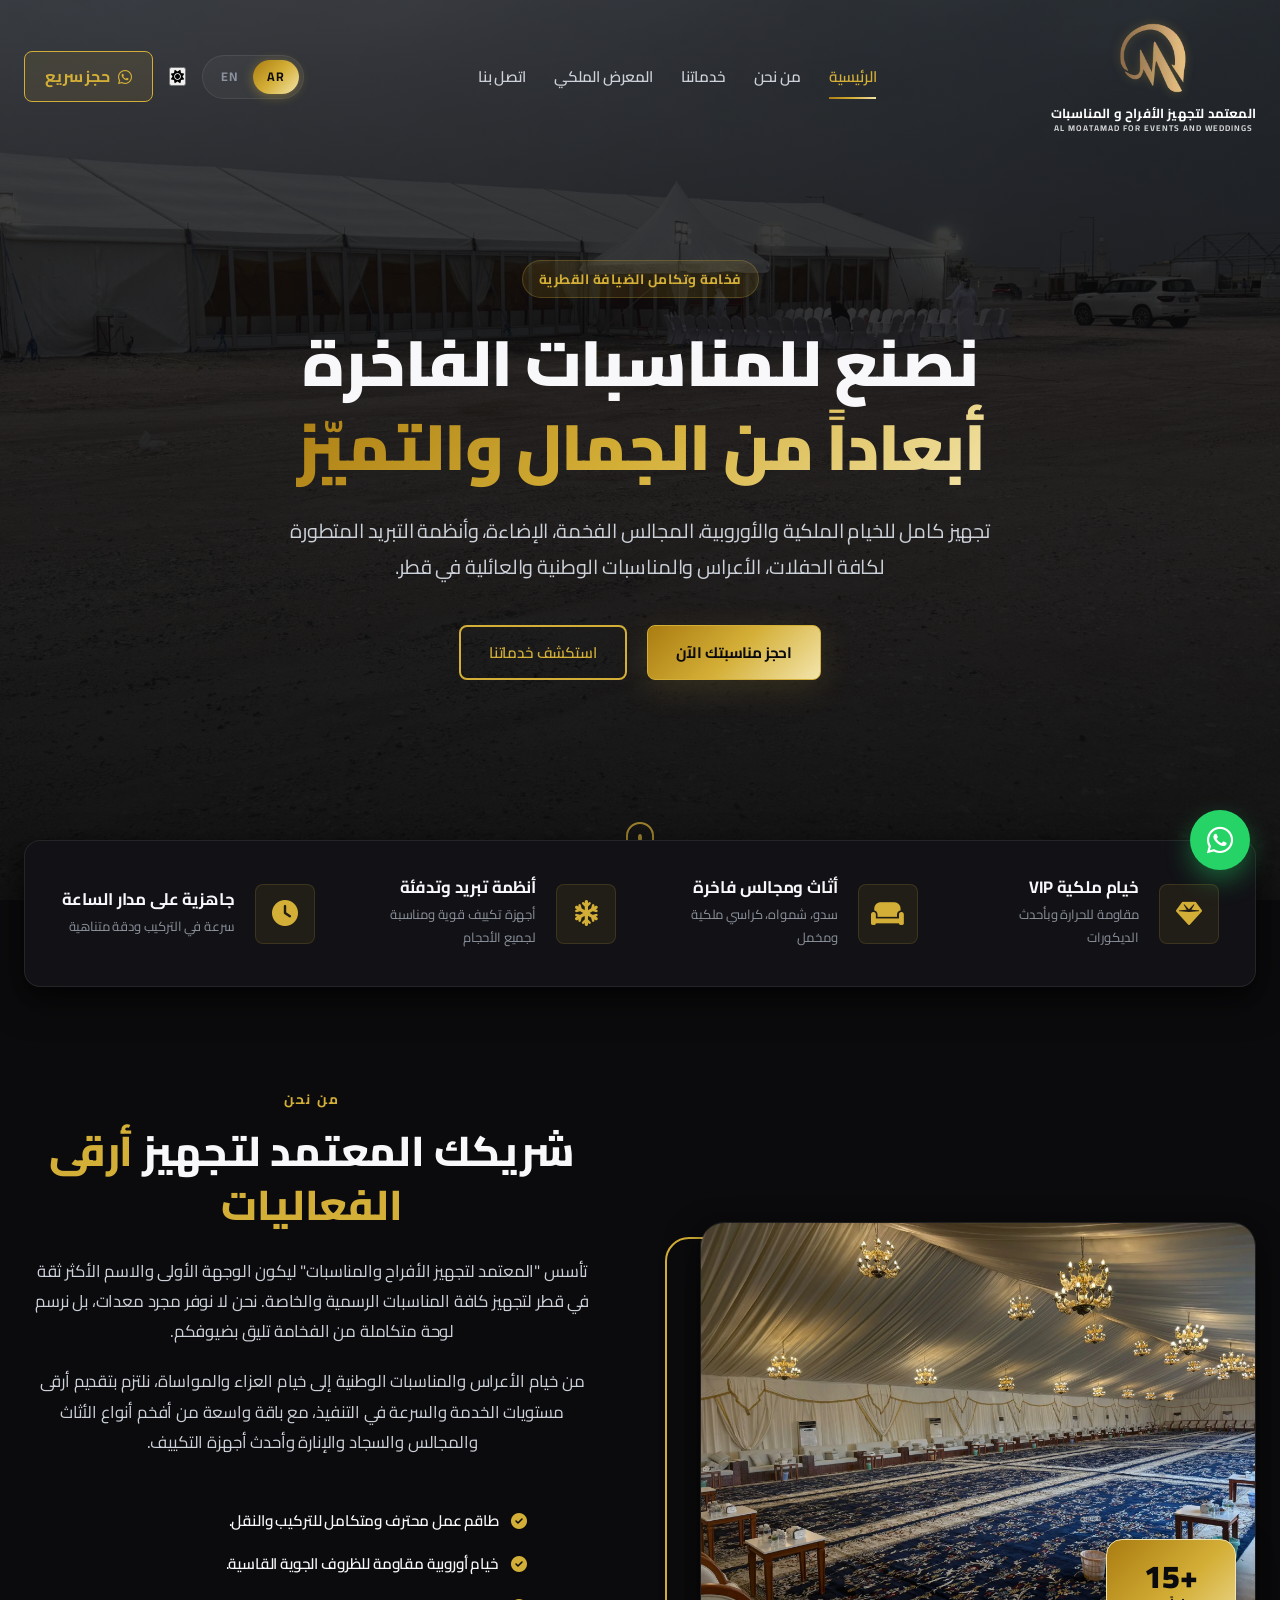
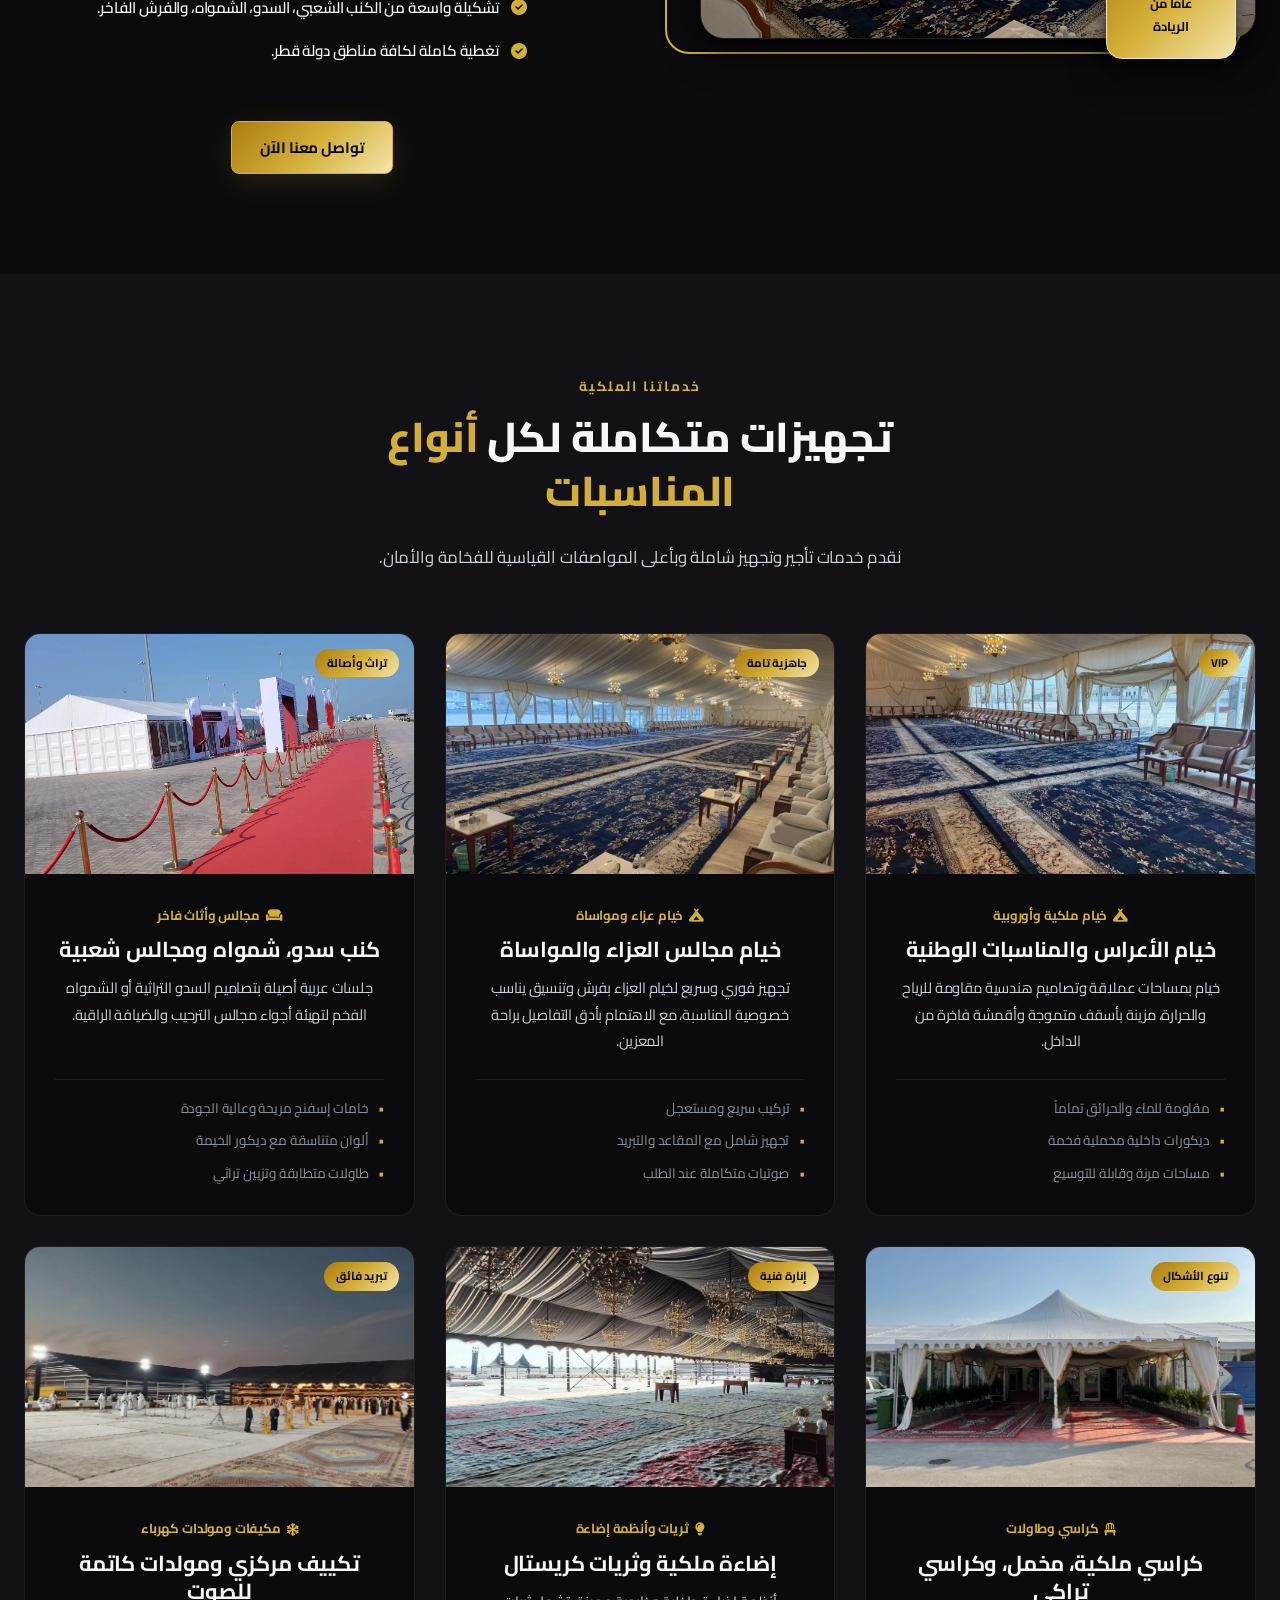
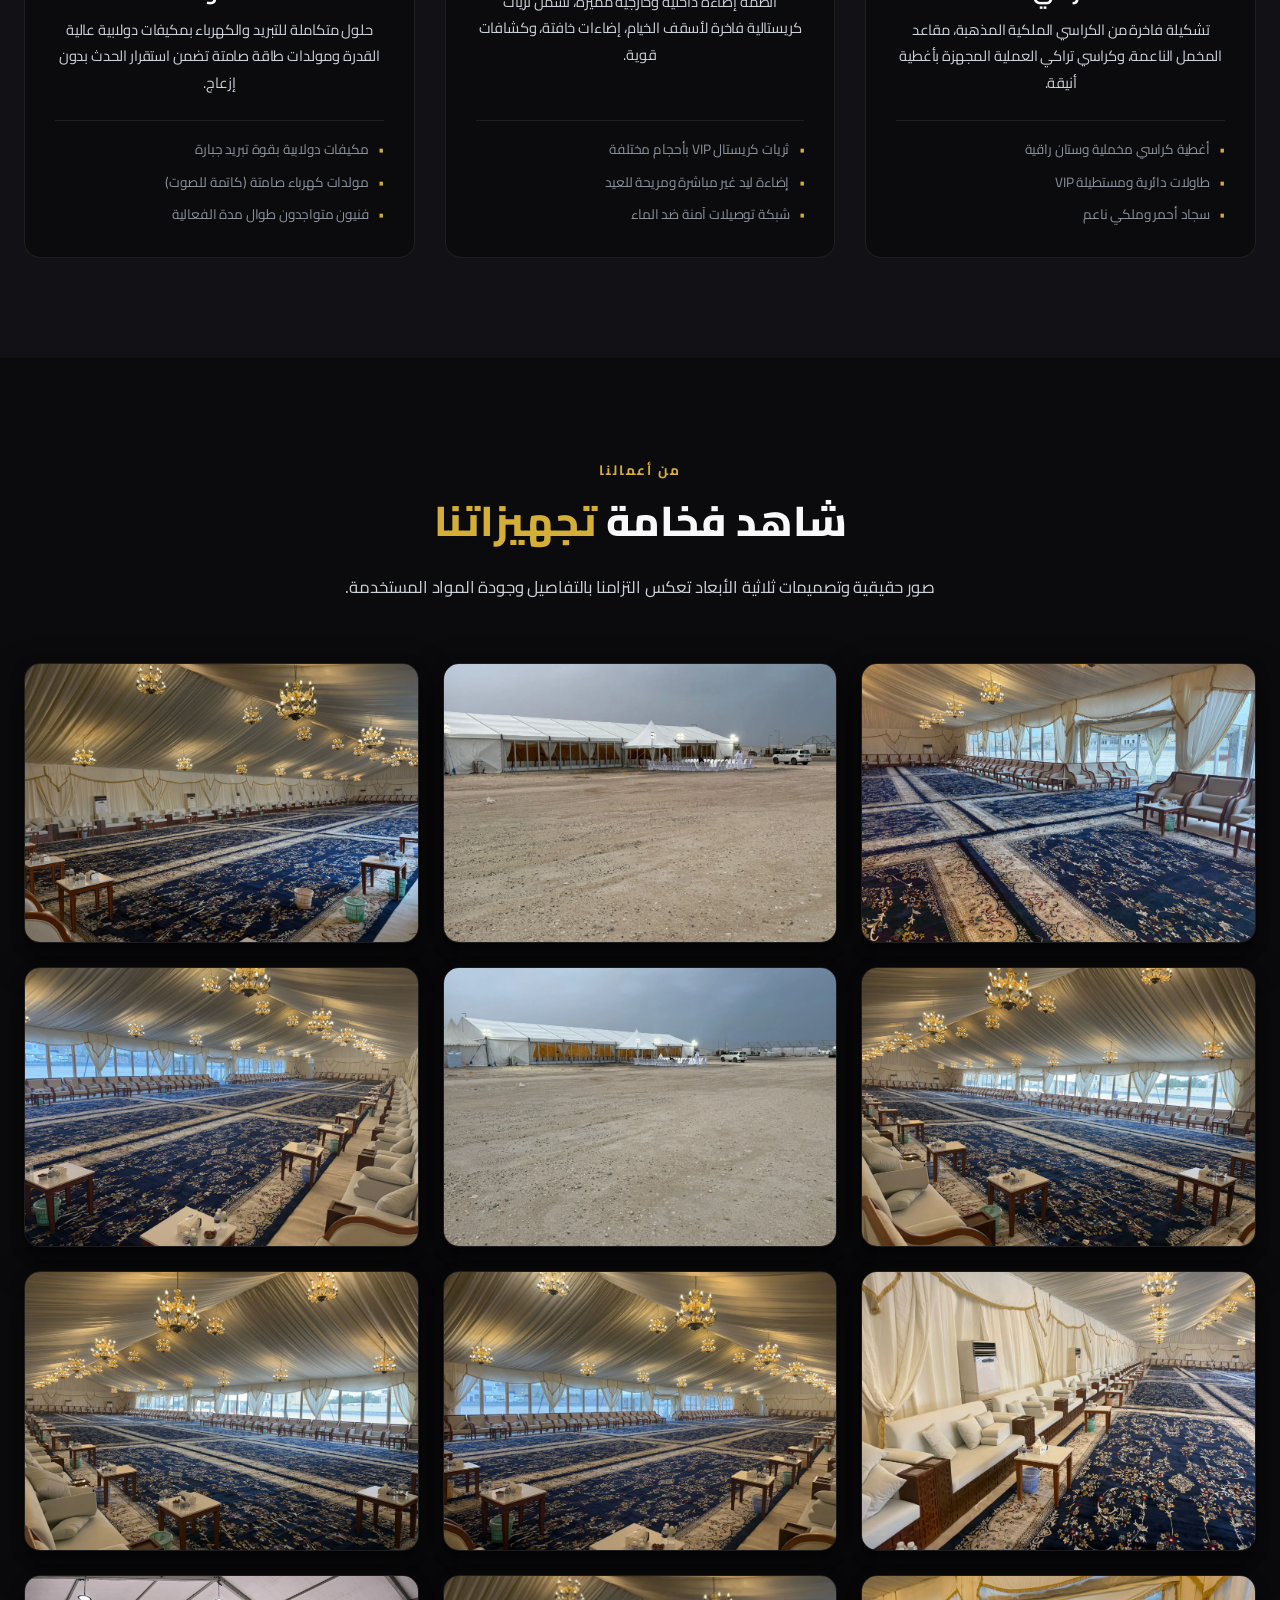
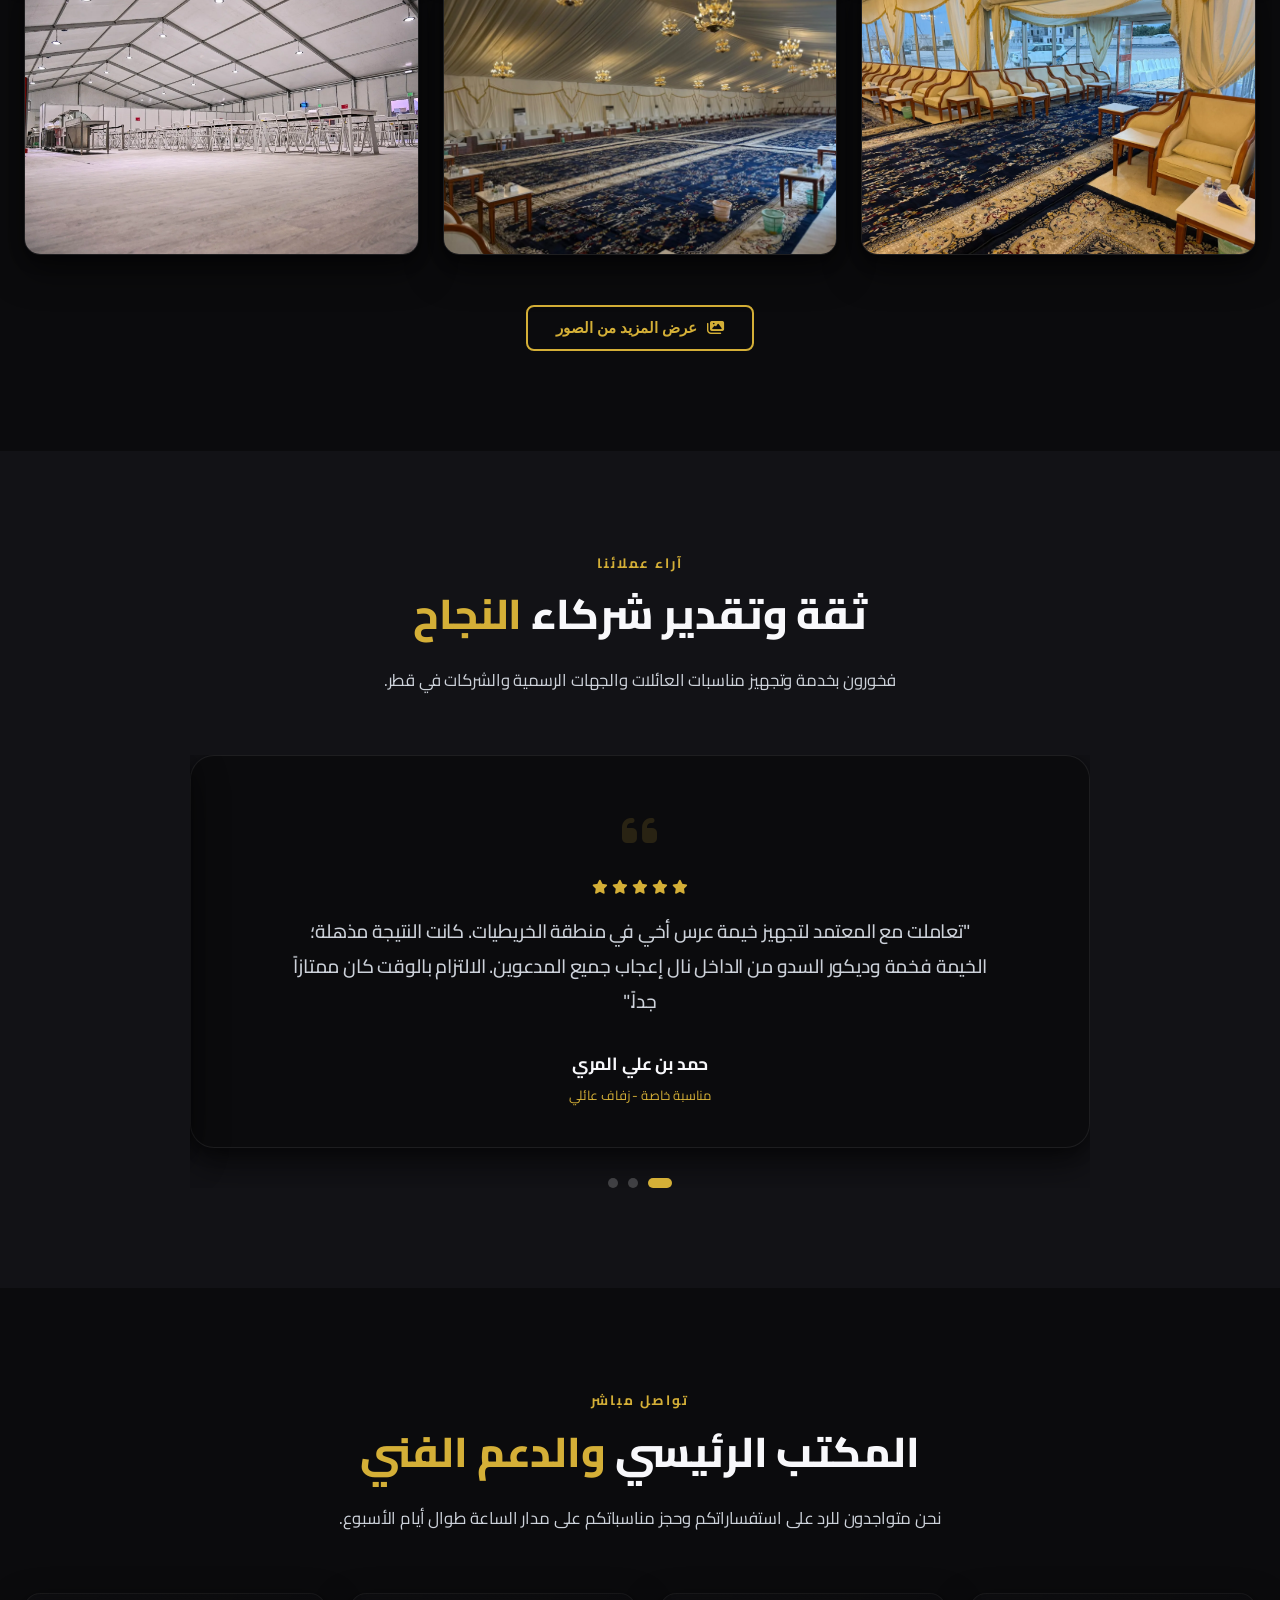
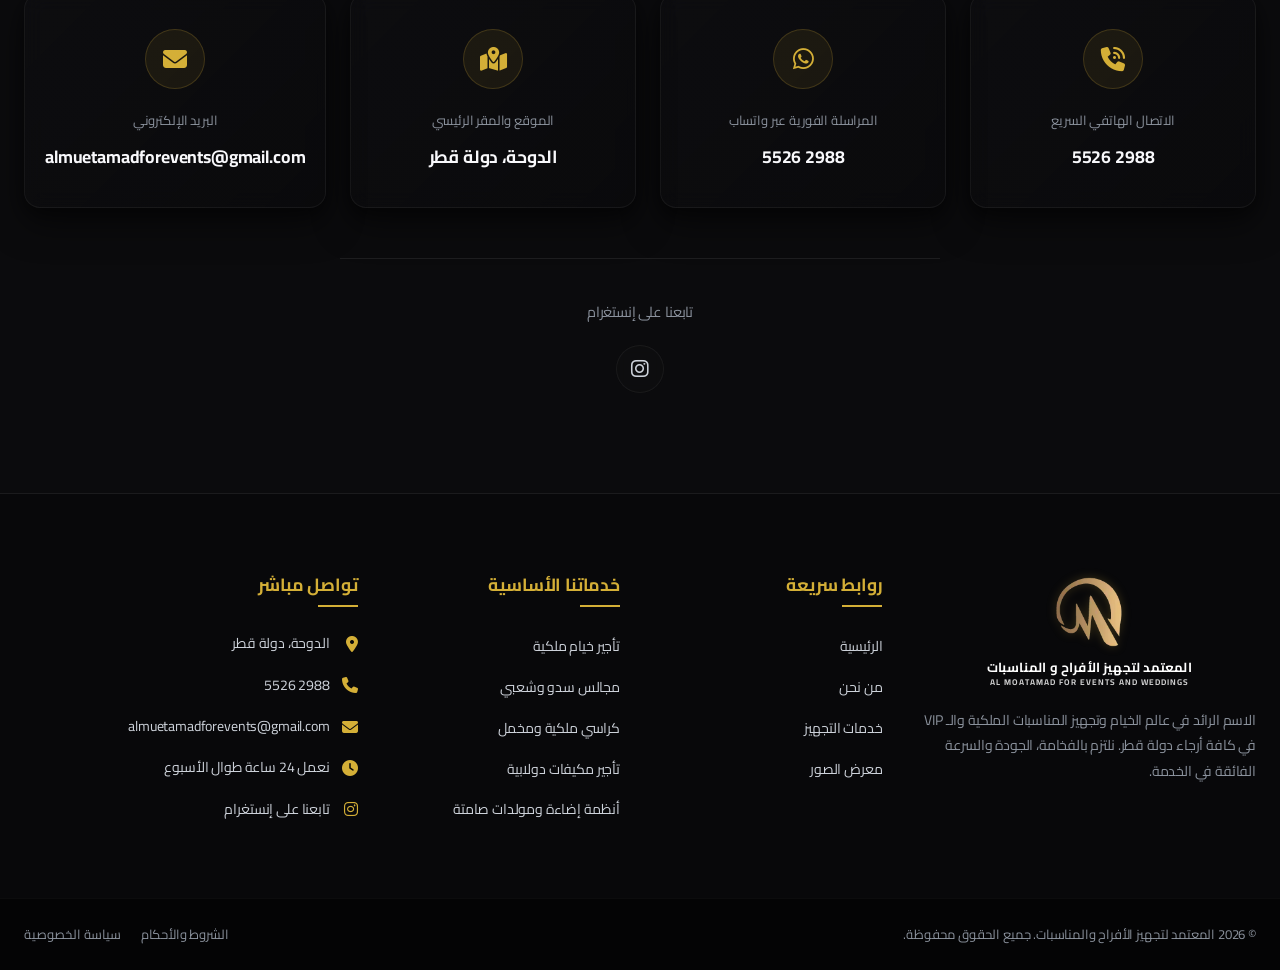
==== commit 22aab0e0: "feat: add instagram footer link, light mode variables, and fix html warnings" ====
--- a/index.html
+++ b/index.html
@@ -38,6 +38,11 @@
     <link rel="stylesheet" href="style.css">
 </head>
 <body>
+    <script>
+        if (localStorage.getItem("theme") === "light") {
+            document.body.classList.add("light-theme");
+        }
+    </script>
 
     <!-- Header & Navigation -->
     <header id="main-header" class="site-header">
@@ -71,6 +76,9 @@
                     <a href="index.html" class="active-lang">AR</a>
                     <a href="en.html">EN</a>
                 </div>
+                <button id="theme-toggle" class="theme-toggle-btn" aria-label="تغيير المظهر">
+                    <i class="fa-solid fa-sun"></i>
+                </button>
                 <a href="https://wa.me/97455262988" class="cta-header-btn" id="btn-quick-call">
                     <i class="fa-brands fa-whatsapp"></i> حجز سريع
                 </a>
@@ -114,28 +122,28 @@
             <div class="highlight-card">
                 <span class="highlight-icon"><i class="fa-solid fa-gem"></i></span>
                 <div class="highlight-info">
-                    <h4>خيام ملكية VIP</h4>
+                    <h3>خيام ملكية VIP</h3>
                     <p>مقاومة للحرارة وبأحدث الديكورات</p>
                 </div>
             </div>
             <div class="highlight-card">
                 <span class="highlight-icon"><i class="fa-solid fa-couch"></i></span>
                 <div class="highlight-info">
-                    <h4>أثاث ومجالس فاخرة</h4>
+                    <h3>أثاث ومجالس فاخرة</h3>
                     <p>سدو، شمواه، كراسي ملكية ومخمل</p>
                 </div>
             </div>
             <div class="highlight-card">
                 <span class="highlight-icon"><i class="fa-solid fa-snowflake"></i></span>
                 <div class="highlight-info">
-                    <h4>أنظمة تبريد وتدفئة</h4>
+                    <h3>أنظمة تبريد وتدفئة</h3>
                     <p>أجهزة تكييف قوية ومناسبة لجميع الأحجام</p>
                 </div>
             </div>
             <div class="highlight-card">
                 <span class="highlight-icon"><i class="fa-solid fa-clock"></i></span>
                 <div class="highlight-info">
-                    <h4>جاهزية على مدار الساعة</h4>
+                    <h3>جاهزية على مدار الساعة</h3>
                     <p>سرعة في التركيب ودقة متناهية</p>
                 </div>
             </div>
@@ -149,7 +157,7 @@
                 <div class="about-visual">
                     <div class="visual-stack">
                         <div class="img-wrapper main-img-wrapper">
-                            <img src="images/img-3.jpg" alt="المعتمد لتجهيز الحفلات والمناسبات من الداخل" class="about-img main-img">
+                            <img src="images/img-3.webp" alt="المعتمد لتجهيز الحفلات والمناسبات من الداخل" class="about-img main-img">
                         </div>
                         <div class="experience-badge">
                             <span class="exp-years">+15</span>
@@ -201,7 +209,7 @@
                 <!-- Service 1: Royal Tents -->
                 <div class="service-card" data-category="tents">
                     <div class="service-img-wrapper">
-                        <img src="images/img-1.jpg" alt="خيام ملكية للأفراح والمناسبات" class="service-img">
+                        <img src="images/img-1.webp" alt="خيام ملكية للأفراح والمناسبات" class="service-img">
                         <div class="service-tag">VIP</div>
                     </div>
                     <div class="service-info">
@@ -219,7 +227,7 @@
                 <!-- Service 2: Mourning Tents -->
                 <div class="service-card" data-category="tents">
                     <div class="service-img-wrapper">
-                        <img src="images/img-6.jpg" alt="تجهيز خيام العزاء والمناسبات العائلية" class="service-img">
+                        <img src="images/img-6.webp" alt="تجهيز خيام العزاء والمناسبات العائلية" class="service-img">
                         <div class="service-tag">جاهزية تامة</div>
                     </div>
                     <div class="service-info">
@@ -237,7 +245,7 @@
                 <!-- Service 3: Luxury Majlis -->
                 <div class="service-card" data-category="furniture">
                     <div class="service-img-wrapper">
-                        <img src="images/img-21.jpg" alt="كنب سدو ومجالس قطرية شعبية" class="service-img">
+                        <img src="images/img-21.webp" alt="كنب سدو ومجالس قطرية شعبية" class="service-img">
                         <div class="service-tag">تراث وأصالة</div>
                     </div>
                     <div class="service-info">
@@ -255,7 +263,7 @@
                 <!-- Service 4: Royal Chairs -->
                 <div class="service-card" data-category="furniture">
                     <div class="service-img-wrapper">
-                        <img src="images/img-23.jpg" alt="تأجير كراسي ملكية ومخمل" class="service-img">
+                        <img src="images/img-23.webp" alt="تأجير كراسي ملكية ومخمل" class="service-img">
                         <div class="service-tag">تنوع الأشكال</div>
                     </div>
                     <div class="service-info">
@@ -273,7 +281,7 @@
                 <!-- Service 5: Lighting systems -->
                 <div class="service-card" data-category="lighting">
                     <div class="service-img-wrapper">
-                        <img src="images/img-41.jpg" alt="أنظمة إضاءة ملكية وثريات كريستال" class="service-img">
+                        <img src="images/img-41.webp" alt="أنظمة إضاءة ملكية وثريات كريستال" class="service-img">
                         <div class="service-tag">إنارة فنية</div>
                     </div>
                     <div class="service-info">
@@ -291,7 +299,7 @@
                 <!-- Service 6: AC and Power Generators -->
                 <div class="service-card" data-category="cooling">
                     <div class="service-img-wrapper">
-                        <img src="images/img-56.jpg" alt="تأجير مكيفات ومولدات كهرباء قطر" class="service-img">
+                        <img src="images/img-56.webp" alt="تأجير مكيفات ومولدات كهرباء قطر" class="service-img">
                         <div class="service-tag">تبريد فائق</div>
                     </div>
                     <div class="service-info">
@@ -496,7 +504,7 @@
                     </div>
 
                     <div class="footer-links-col">
-                        <h4>روابط سريعة</h4>
+                        <h3>روابط سريعة</h3>
                         <ul>
                             <li><a href="#hero">الرئيسية</a></li>
                             <li><a href="#about">من نحن</a></li>
@@ -506,7 +514,7 @@
                     </div>
 
                     <div class="footer-services-col">
-                        <h4>خدماتنا الأساسية</h4>
+                        <h3>خدماتنا الأساسية</h3>
                         <ul>
                             <li><a href="#services">تأجير خيام ملكية</a></li>
                             <li><a href="#services">مجالس سدو وشعبي</a></li>
@@ -517,11 +525,16 @@
                     </div>
 
                     <div class="footer-address-col">
-                        <h4>تواصل مباشر</h4>
+                        <h3>تواصل مباشر</h3>
                         <p><i class="fa-solid fa-location-dot"></i> الدوحة، دولة قطر</p>
                         <p><i class="fa-solid fa-phone"></i> <span dir="ltr">5526 2988</span></p>
                         <p><i class="fa-solid fa-envelope"></i> almuetamadforevents@gmail.com</p>
                         <p><i class="fa-solid fa-clock"></i> نعمل 24 ساعة طوال الأسبوع</p>
+                        <p>
+                            <a href="https://www.instagram.com/almoatamadforeventsandweddings/" target="_blank" rel="noopener" class="footer-social-link">
+                                <i class="fa-brands fa-instagram"></i> تابعنا على إنستغرام
+                            </a>
+                        </p>
                     </div>
 
                 </div>
@@ -552,7 +565,7 @@
     <div class="lightbox-modal" id="gallery-lightbox" aria-hidden="true" role="dialog">
         <button class="lightbox-close" id="lightbox-close-btn" aria-label="إغلاق المعاينة"><i class="fa-solid fa-xmark"></i></button>
         <div class="lightbox-content">
-            <img src="" alt="" class="lightbox-img" id="lightbox-img">
+            <img src="[data-uri]" alt="معاينة الصورة المعروضة" class="lightbox-img" id="lightbox-img">
             <div class="lightbox-caption" id="lightbox-caption"></div>
         </div>
     </div>
--- a/style.css
+++ b/style.css
@@ -365,7 +365,7 @@
     justify-content: center;
     position: relative;
     padding: 120px 24px 80px;
-    background-image: url('images/img-2.jpg');
+    background-image: url('images/img-2.webp');
     background-attachment: fixed;
     background-position: center;
     background-size: cover;
@@ -509,7 +509,7 @@
     border: 1px solid rgba(212, 175, 55, 0.15);
 }
 
-.highlight-info h4 {
+.highlight-info h3 {
     font-size: 1.05rem;
     margin-bottom: 4px;
 }
@@ -1147,7 +1147,7 @@
     color: var(--text-muted);
 }
 
-.footer-grid h4 {
+.footer-grid h3 {
     font-size: 1.1rem;
     color: var(--gold-primary);
     margin-bottom: 24px;
@@ -1155,7 +1155,7 @@
     padding-bottom: 10px;
 }
 
-.footer-grid h4::after {
+.footer-grid h3::after {
     content: '';
     position: absolute;
     bottom: 0;
@@ -1195,6 +1195,23 @@
     color: var(--gold-primary);
     font-size: 16px;
     width: 16px;
+}
+
+.footer-address-col p a.footer-social-link {
+    color: var(--text-secondary);
+    transition: var(--transition-smooth);
+    display: flex;
+    align-items: center;
+    gap: 12px;
+}
+
+.footer-address-col p a.footer-social-link:hover {
+    color: var(--gold-primary);
+}
+
+.footer-address-col p a.footer-social-link:hover i {
+    color: var(--gold-light);
+    transform: scale(1.1);
 }
 
 .footer-bottom {
@@ -1662,7 +1679,7 @@
 }
 
 /* Footer Section Title Underline alignment */
-html[lang="en"] .footer-grid h4::after {
+html[lang="en"] .footer-grid h3::after {
     right: auto;
     left: 0;
 }
@@ -1694,3 +1711,198 @@
     }
 }
 
+/* ==========================================================================
+   16. LIGHT THEME OVERRIDES
+   ========================================================================== */
+body.light-theme {
+    --bg-primary: #f8f9fa;
+    --bg-secondary: #ffffff;
+    --bg-tertiary: #f1f3f5;
+    --bg-glass: rgba(255, 255, 255, 0.85);
+    
+    --text-primary: #1a1d20;
+    --text-secondary: #495057;
+    --text-muted: #868e96;
+    
+    --border-glass: rgba(0, 0, 0, 0.08);
+    --border-gold: rgba(212, 175, 55, 0.35);
+    
+    --shadow-premium: 0 15px 35px rgba(0, 0, 0, 0.06), 0 5px 15px rgba(0, 0, 0, 0.04);
+    --shadow-gold: 0 8px 32px rgba(212, 175, 55, 0.08);
+}
+
+/* Specific Light Theme Component Overrides */
+/* 1. Header */
+/* Desktop transparent header should stay white so it is visible against dark hero */
+@media (min-width: 769px) {
+    body.light-theme .site-header:not(.sticky) .nav-link {
+        color: rgba(255, 255, 255, 0.9);
+    }
+    body.light-theme .site-header:not(.sticky) .nav-link:hover,
+    body.light-theme .site-header:not(.sticky) .nav-link.active {
+        color: var(--gold-primary);
+    }
+    body.light-theme .site-header:not(.sticky) .brand-subtitle {
+        color: #ffffff;
+    }
+    body.light-theme .site-header:not(.sticky) .brand-subtitle-en {
+        color: rgba(255, 255, 255, 0.8);
+    }
+    body.light-theme .site-header:not(.sticky) .lang-switch-pill a {
+        color: rgba(255, 255, 255, 0.9);
+    }
+    body.light-theme .site-header:not(.sticky) .lang-switch-pill a.active-lang {
+        color: var(--bg-primary); /* Uses dark color on the active gold background */
+    }
+    body.light-theme .site-header:not(.sticky) .theme-toggle-btn {
+        color: rgba(255, 255, 255, 0.9);
+        border-color: rgba(255, 255, 255, 0.2);
+        background: rgba(255, 255, 255, 0.05);
+    }
+    body.light-theme .site-header:not(.sticky) .theme-toggle-btn:hover {
+        color: var(--gold-primary);
+        border-color: var(--gold-primary);
+        background: rgba(212, 175, 55, 0.1);
+    }
+}
+
+/* Sticky Header in Light Theme */
+body.light-theme .site-header.sticky {
+    background-color: var(--bg-glass);
+    border-bottom: 1px solid var(--border-glass);
+    box-shadow: 0 4px 30px rgba(0, 0, 0, 0.05);
+}
+
+body.light-theme .site-header.sticky .nav-link {
+    color: var(--text-secondary);
+}
+
+body.light-theme .site-header.sticky .nav-link:hover,
+body.light-theme .site-header.sticky .nav-link.active {
+    color: var(--gold-primary);
+}
+
+body.light-theme .site-header.sticky .brand-subtitle {
+    color: var(--text-primary);
+}
+
+body.light-theme .site-header.sticky .brand-subtitle-en {
+    color: var(--text-muted);
+}
+
+body.light-theme .site-header.sticky .lang-switch-pill a {
+    color: var(--text-secondary);
+}
+
+body.light-theme .site-header.sticky .lang-switch-pill a.active-lang {
+    color: #ffffff; /* Active language is white on gold pill background */
+}
+
+body.light-theme .site-header.sticky .theme-toggle-btn {
+    color: var(--text-secondary);
+    border-color: var(--border-glass);
+}
+
+/* Mobile Header (always transparent in our design, sitting on dark hero section) */
+@media (max-width: 768px) {
+    body.light-theme .site-header .brand-subtitle {
+        color: #ffffff;
+    }
+    body.light-theme .site-header .brand-subtitle-en {
+        color: rgba(255, 255, 255, 0.8);
+    }
+    body.light-theme .site-header .lang-switch-pill a {
+        color: rgba(255, 255, 255, 0.9);
+    }
+    body.light-theme .site-header .lang-switch-pill a.active-lang {
+        color: #ffffff;
+    }
+    body.light-theme .site-header .theme-toggle-btn {
+        color: rgba(255, 255, 255, 0.9);
+        border-color: rgba(255, 255, 255, 0.2);
+    }
+}
+
+/* Light Theme Hero overrides - hero section remains dark for premium luxury contrast */
+body.light-theme .hero-section {
+    background-color: #0b0b0d; /* Keep hero dark */
+}
+
+/* Light Theme Card & Testimonial Overrides */
+body.light-theme .highlight-card,
+body.light-theme .about-feature-card,
+body.light-theme .service-card,
+body.light-theme .contact-method-card,
+body.light-theme .testimonial-card,
+body.light-theme .gallery-item {
+    background: var(--bg-secondary);
+    border: 1px solid var(--border-glass);
+    box-shadow: var(--shadow-premium);
+}
+
+body.light-theme .highlight-card:hover,
+body.light-theme .about-feature-card:hover,
+body.light-theme .service-card:hover,
+body.light-theme .contact-method-card:hover,
+body.light-theme .testimonial-card:hover {
+    background: var(--bg-tertiary);
+    border-color: var(--gold-primary);
+}
+
+body.light-theme .contact-method-card {
+    background: var(--bg-secondary);
+    border: 1px solid var(--border-glass);
+}
+
+body.light-theme .social-icons-centered a {
+    background: rgba(0, 0, 0, 0.05);
+    border: 1px solid var(--border-glass);
+    color: var(--text-secondary);
+}
+
+body.light-theme .social-icons-centered a:hover {
+    color: #ffffff;
+    background: var(--gold-gradient);
+    border-color: var(--gold-primary);
+}
+
+body.light-theme .placeholder-icon {
+    background: rgba(0, 0, 0, 0.03);
+}
+
+body.light-theme .estimator-box {
+    background: var(--bg-secondary);
+    border: 1px solid var(--border-glass);
+}
+
+body.light-theme .form-group input,
+body.light-theme .form-group select,
+body.light-theme .form-group textarea {
+    background: var(--bg-tertiary);
+    border: 1px solid var(--border-glass);
+    color: var(--text-primary);
+}
+
+body.light-theme .form-group input:focus,
+body.light-theme .form-group select:focus,
+body.light-theme .form-group textarea:focus {
+    border-color: var(--gold-primary);
+    background: var(--bg-secondary);
+}
+
+/* Light Theme Footer Override */
+body.light-theme .site-footer {
+    background: #f1f3f5;
+    border-top: 1px solid var(--border-glass);
+}
+
+body.light-theme .footer-bottom {
+    background: #e9ecef;
+    border-top: 1px solid var(--border-glass);
+}
+
+body.light-theme .footer-brand-desc,
+body.light-theme .copyright-text {
+    color: var(--text-muted);
+}
+
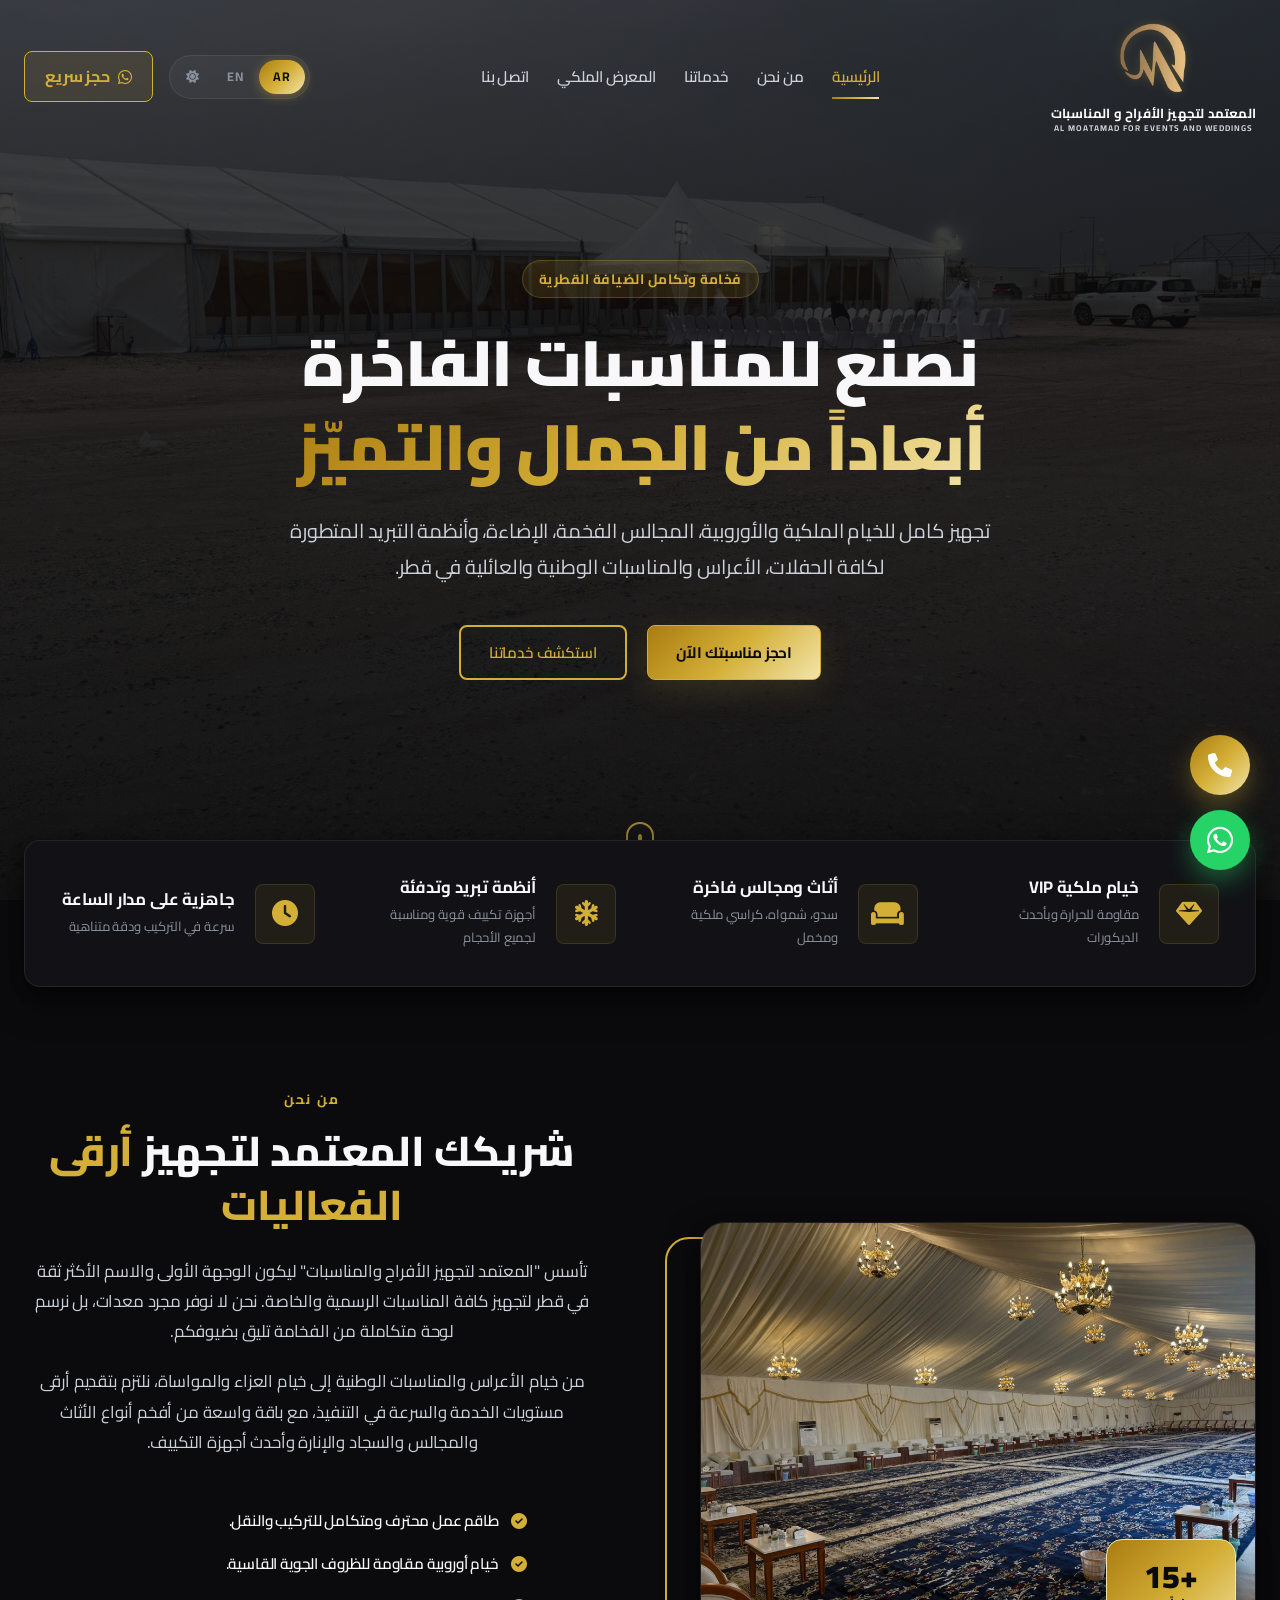
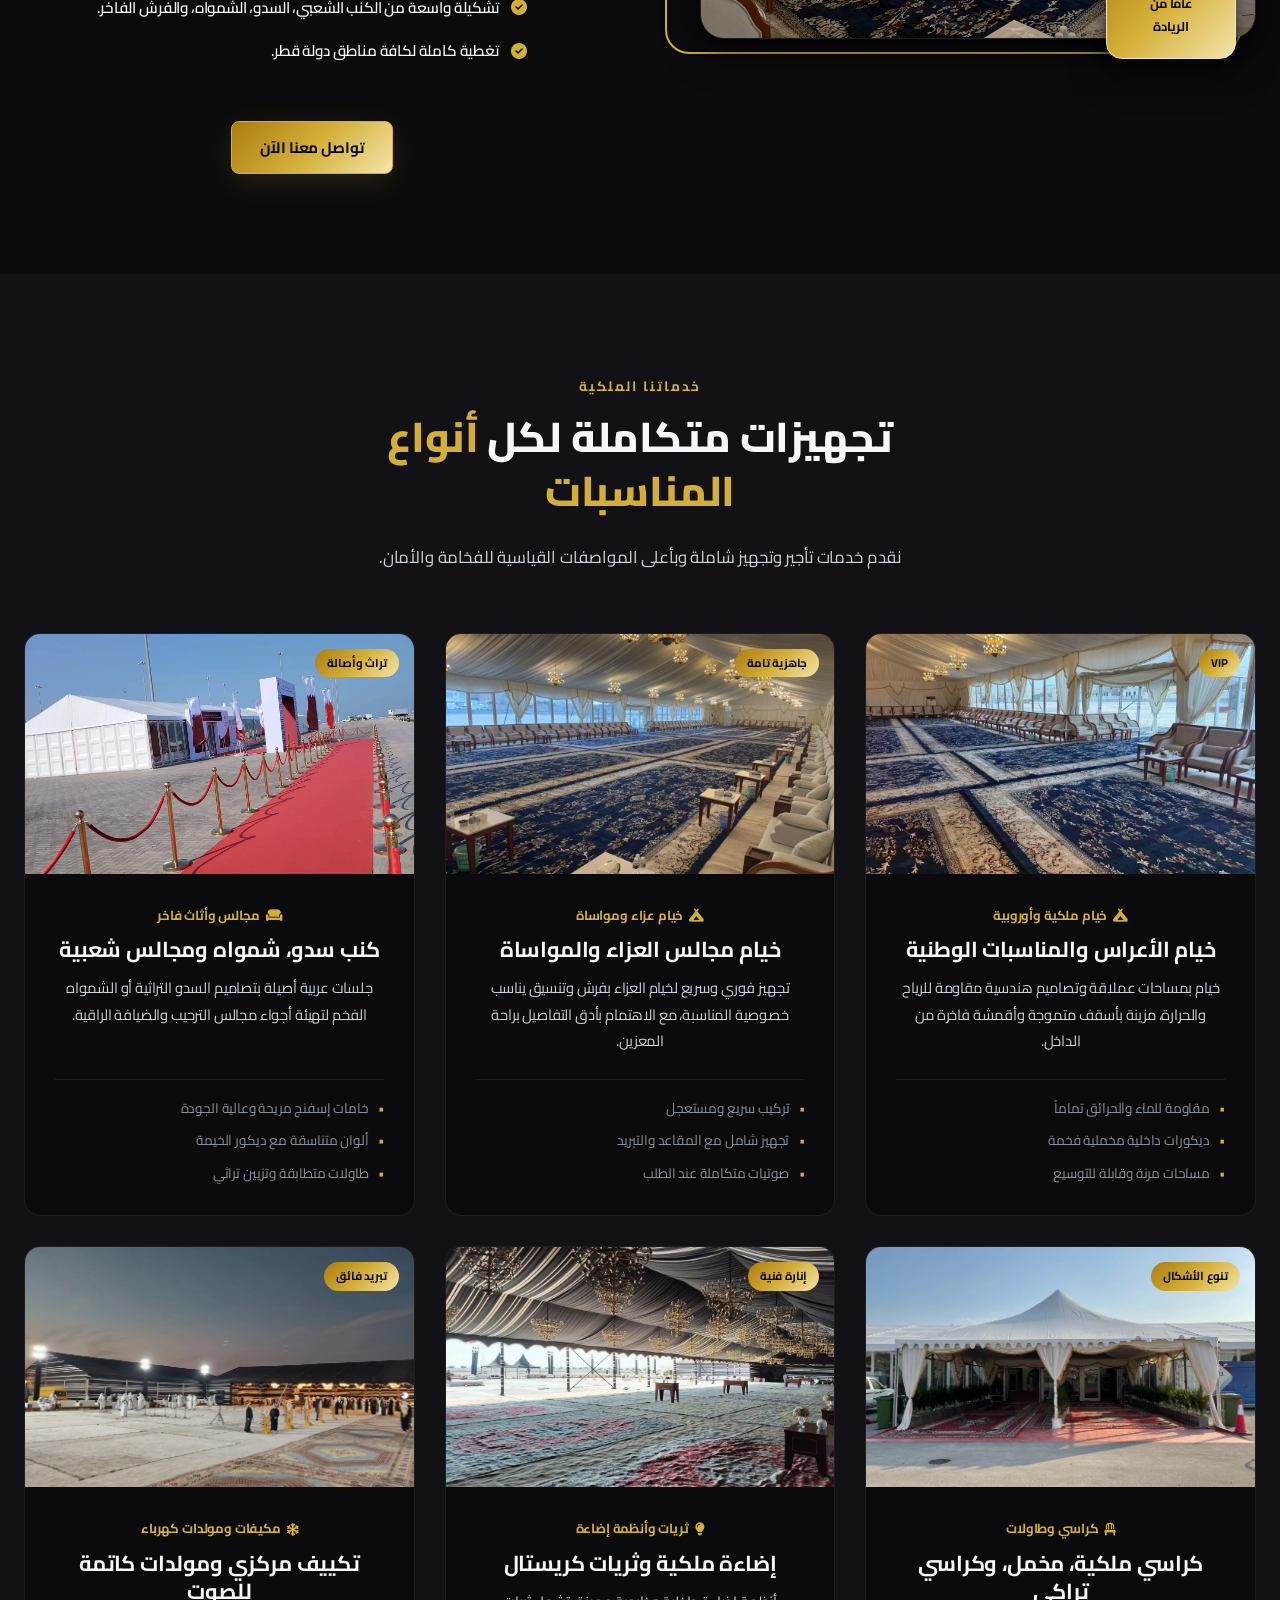
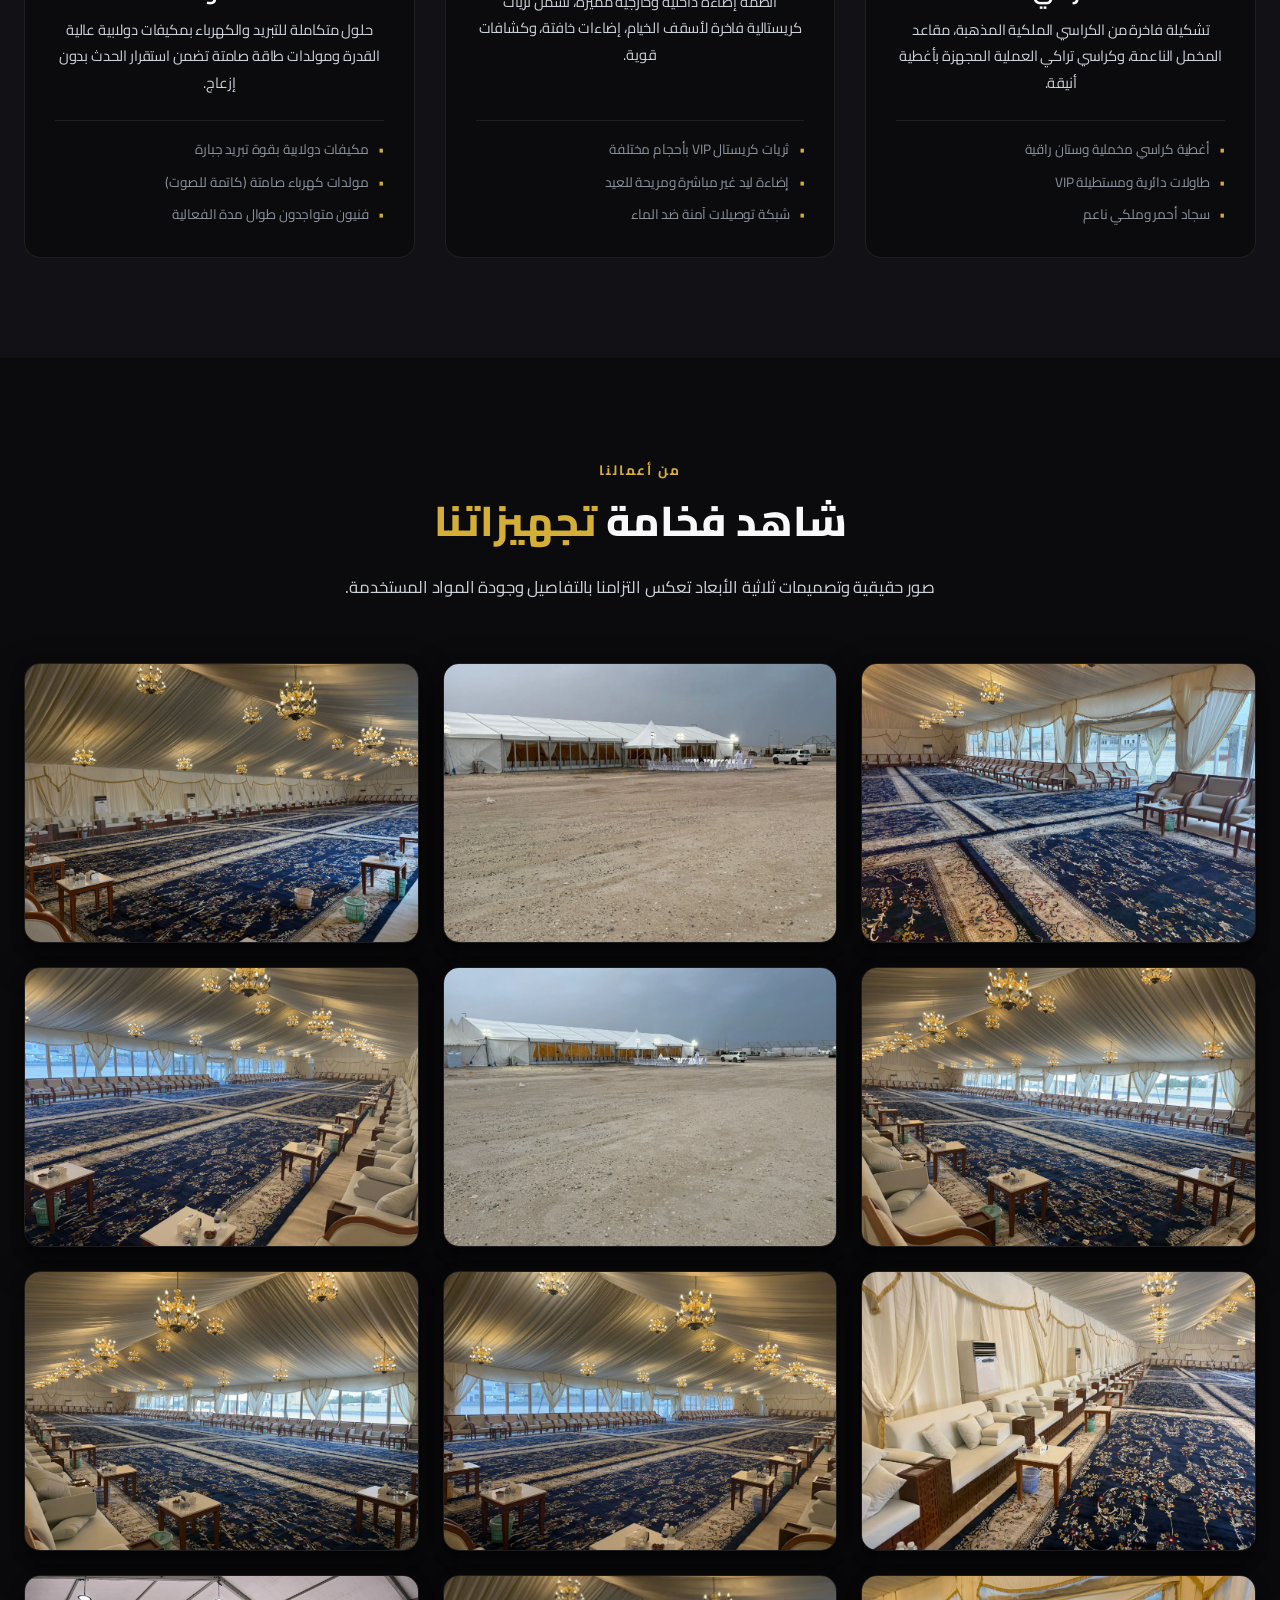
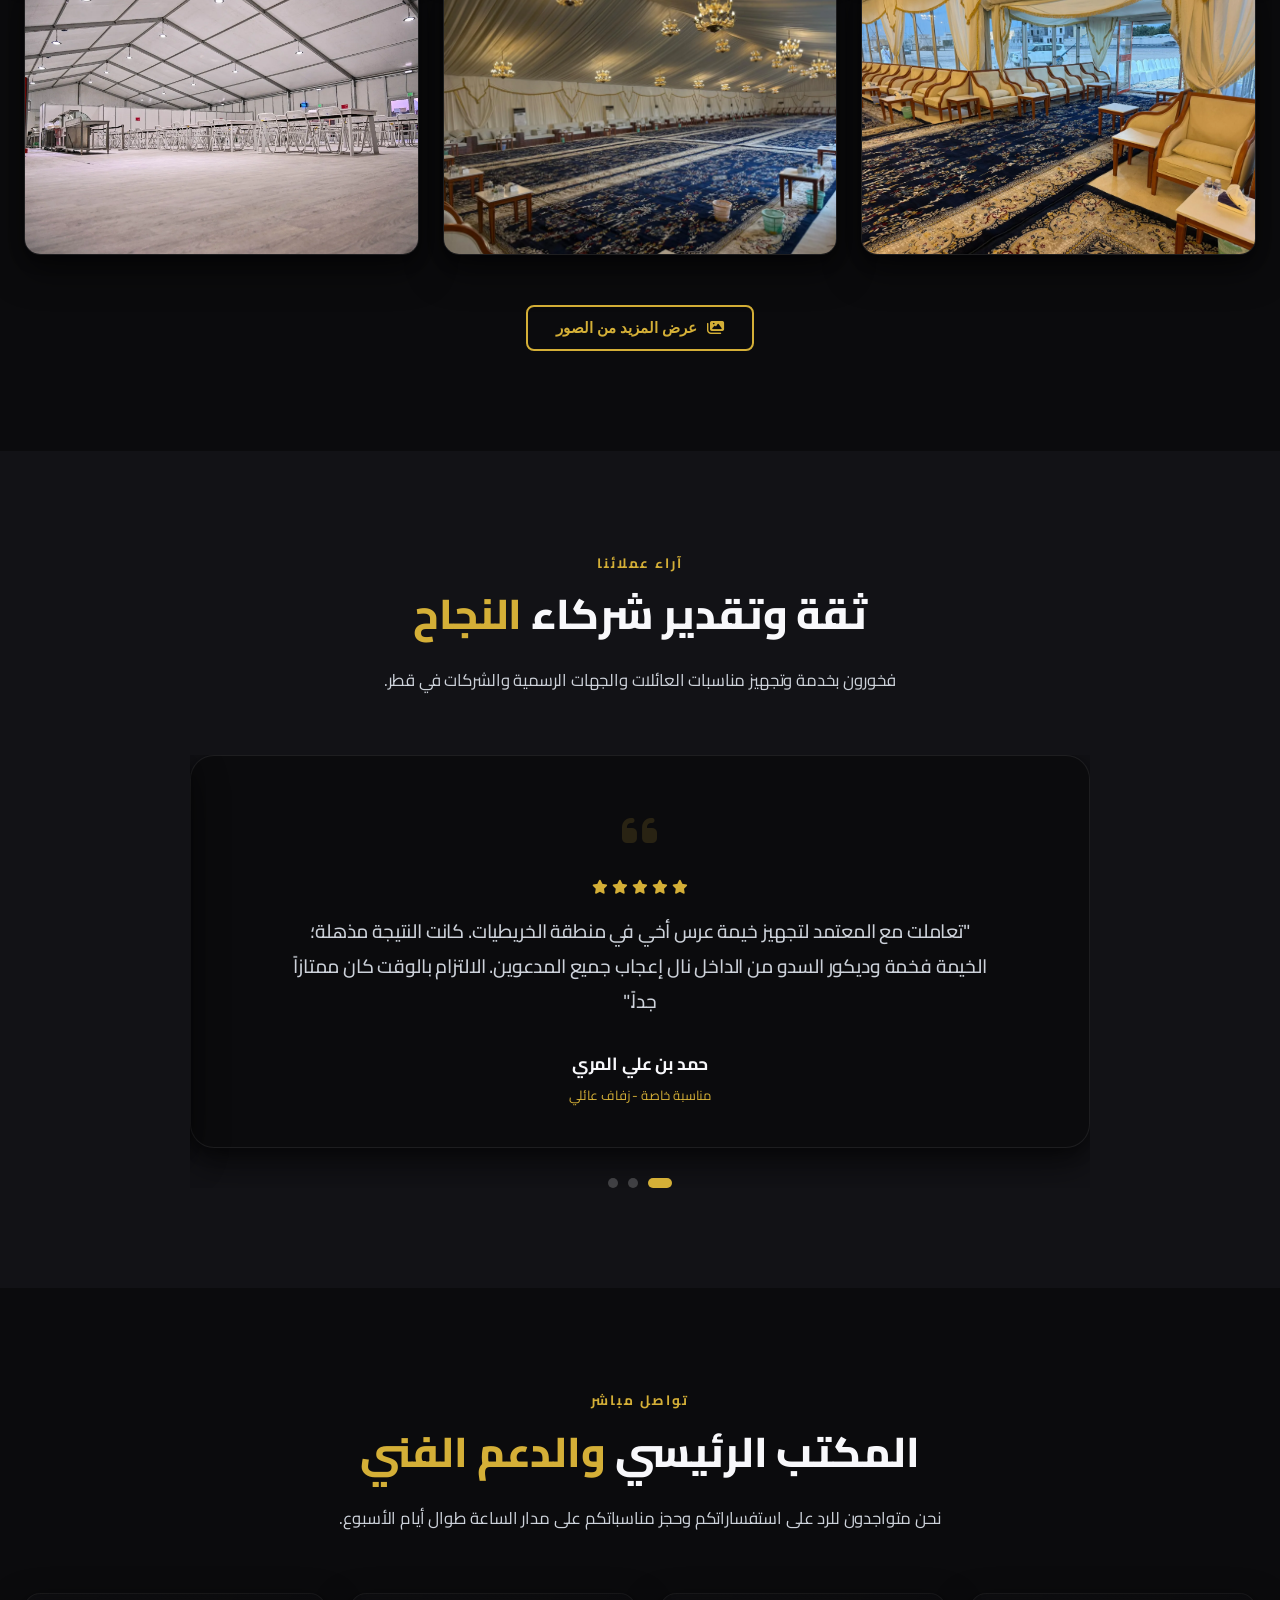
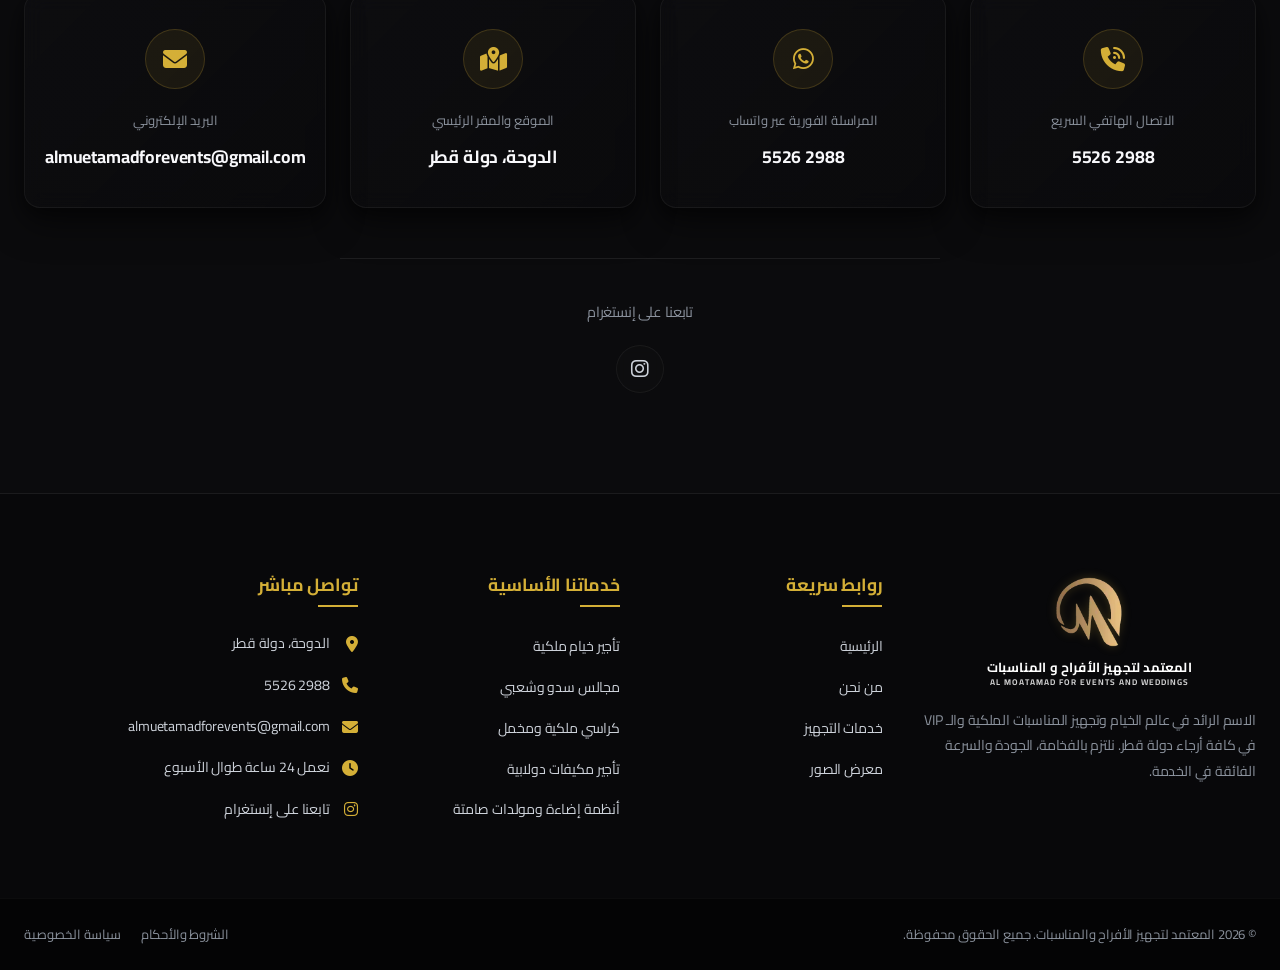
==== commit f726af1d: "feat: add luxury gold floating call button directly above the whatsapp button" ====
--- a/index.html
+++ b/index.html
@@ -75,10 +75,10 @@
                 <div class="lang-switch-pill">
                     <a href="index.html" class="active-lang">AR</a>
                     <a href="en.html">EN</a>
-                </div>
-                <button id="theme-toggle" class="theme-toggle-btn" aria-label="تغيير المظهر">
-                    <i class="fa-solid fa-sun"></i>
-                </button>
+                    <button id="theme-toggle" class="theme-toggle-btn" aria-label="تغيير المظهر">
+                        <i class="fa-solid fa-sun"></i>
+                    </button>
+                </div>
                 <a href="https://wa.me/97455262988" class="cta-header-btn" id="btn-quick-call">
                     <i class="fa-brands fa-whatsapp"></i> حجز سريع
                 </a>
@@ -555,6 +555,12 @@
         </div>
     </footer>
 
+    <!-- Floating Call Action Widget -->
+    <a href="tel:+97455262988" class="floating-call-widget" id="call-float" aria-label="اتصل بنا الآن">
+        <span class="call-tooltip">اتصل بنا الآن</span>
+        <i class="fa-solid fa-phone"></i>
+    </a>
+
     <!-- Floating WhatsApp Action Widget -->
     <a href="https://wa.me/97455262988?text=%D9%85%D8%B1%D8%AD%D8%A8%D8%A7%D9%8B%20%D8%A7%D9%84%D9%85%D8%B9%D8%AA%D9%85%D8%AF%20%D9%84%D8%AA%D8%AC%D9%87%D9%8A%D8%B2%20%D8%A7%D9%84%D8%A3%D9%81%D8%B1%D8%A7%D8%AD%20%D9%88%D8%A7%D9%84%D9%85%D9%86%D8%A7%D8%B3%D8%A8%D8%A7%D8%AA%D8%8C%20%D8%A3%D8%B1%D8%BA%D8%A8%20%D9%81%D9%8A%20%D8%A7%D9%84%D8%A7%D8%B3%D8%AA%D9%81%D8%B3%D8%A7%D8%B1%20%D8%B9%D9%86%20%D8%AE%D8%AF%D9%85%D8%A7%D8%AA%D9%83%D9%85" class="floating-whatsapp-widget" id="whatsapp-float" target="_blank" aria-label="تواصل معنا عبر واتساب">
         <span class="whatsapp-tooltip">تحدث معنا الآن</span>
--- a/style.css
+++ b/style.css
@@ -1295,6 +1295,51 @@
     opacity: 1;
 }
 
+/* ── Floating Call Widget ── */
+.floating-call-widget {
+    position: fixed;
+    bottom: 105px;
+    right: 30px;
+    background: var(--gold-gradient);
+    color: #fff;
+    width: 60px;
+    height: 60px;
+    border-radius: 50%;
+    display: flex;
+    align-items: center;
+    justify-content: center;
+    font-size: 24px;
+    z-index: 999;
+    box-shadow: 0 10px 25px rgba(212, 175, 55, 0.35);
+    transition: var(--transition-smooth);
+    animation: whatsappBounce 2s infinite 0.5s; /* Offset animation start slightly for dynamic feel */
+}
+
+.floating-call-widget:hover {
+    transform: scale(1.1);
+    box-shadow: 0 12px 30px rgba(212, 175, 55, 0.5);
+}
+
+.call-tooltip {
+    position: absolute;
+    right: 75px;
+    background: var(--bg-secondary);
+    color: var(--gold-primary);
+    border: 1px solid var(--border-gold);
+    padding: 6px 14px;
+    border-radius: 4px;
+    font-size: 0.82rem;
+    font-weight: 700;
+    white-space: nowrap;
+    opacity: 0;
+    pointer-events: none;
+    transition: var(--transition-smooth);
+}
+
+.floating-call-widget:hover .call-tooltip {
+    opacity: 1;
+}
+
 /* Lightbox Modal */
 .lightbox-modal {
     position: fixed;
@@ -1539,6 +1584,14 @@
         font-size: 24px;
     }
 
+    .floating-call-widget {
+        bottom: 82px;
+        right: 20px;
+        width: 50px;
+        height: 50px;
+        font-size: 20px;
+    }
+
     /* Hero top padding to clear fixed header on mobile */
     .hero-section {
         padding-top: 160px;
@@ -1619,6 +1672,26 @@
     background: var(--gold-gradient);
     color: var(--bg-primary);
     box-shadow: 0 2px 12px var(--gold-glow);
+}
+
+/* ── Theme Toggle Button inside Lang Switcher Pill ── */
+.theme-toggle-btn {
+    background: transparent;
+    border: none;
+    outline: none;
+    cursor: pointer;
+    font-size: 0.82rem;
+    padding: 6px 12px;
+    border-radius: 50px;
+    color: var(--text-muted);
+    transition: var(--transition-smooth);
+    display: inline-flex;
+    align-items: center;
+    justify-content: center;
+}
+
+.theme-toggle-btn:hover {
+    color: var(--text-primary);
 }
 
 /* ── Language Switcher inside Mobile Menu ── */
@@ -1755,14 +1828,10 @@
         color: var(--bg-primary); /* Uses dark color on the active gold background */
     }
     body.light-theme .site-header:not(.sticky) .theme-toggle-btn {
-        color: rgba(255, 255, 255, 0.9);
-        border-color: rgba(255, 255, 255, 0.2);
-        background: rgba(255, 255, 255, 0.05);
+        color: rgba(255, 255, 255, 0.8);
     }
     body.light-theme .site-header:not(.sticky) .theme-toggle-btn:hover {
         color: var(--gold-primary);
-        border-color: var(--gold-primary);
-        background: rgba(212, 175, 55, 0.1);
     }
 }
 
@@ -1800,7 +1869,6 @@
 
 body.light-theme .site-header.sticky .theme-toggle-btn {
     color: var(--text-secondary);
-    border-color: var(--border-glass);
 }
 
 /* Mobile Header (always transparent in our design, sitting on dark hero section) */
@@ -1818,14 +1886,22 @@
         color: #ffffff;
     }
     body.light-theme .site-header .theme-toggle-btn {
-        color: rgba(255, 255, 255, 0.9);
-        border-color: rgba(255, 255, 255, 0.2);
+        color: rgba(255, 255, 255, 0.8);
     }
 }
 
 /* Light Theme Hero overrides - hero section remains dark for premium luxury contrast */
 body.light-theme .hero-section {
     background-color: #0b0b0d; /* Keep hero dark */
+}
+
+/* Force hero texts to remain white/light in Light Mode */
+body.light-theme .hero-title {
+    color: #ffffff;
+}
+
+body.light-theme .hero-desc {
+    color: rgba(255, 255, 255, 0.8);
 }
 
 /* Light Theme Card & Testimonial Overrides */
@@ -1896,6 +1972,14 @@
     border-top: 1px solid var(--border-glass);
 }
 
+body.light-theme .site-footer .brand-subtitle {
+    color: var(--text-primary);
+}
+
+body.light-theme .site-footer .brand-subtitle-en {
+    color: var(--text-muted);
+}
+
 body.light-theme .footer-bottom {
     background: #e9ecef;
     border-top: 1px solid var(--border-glass);
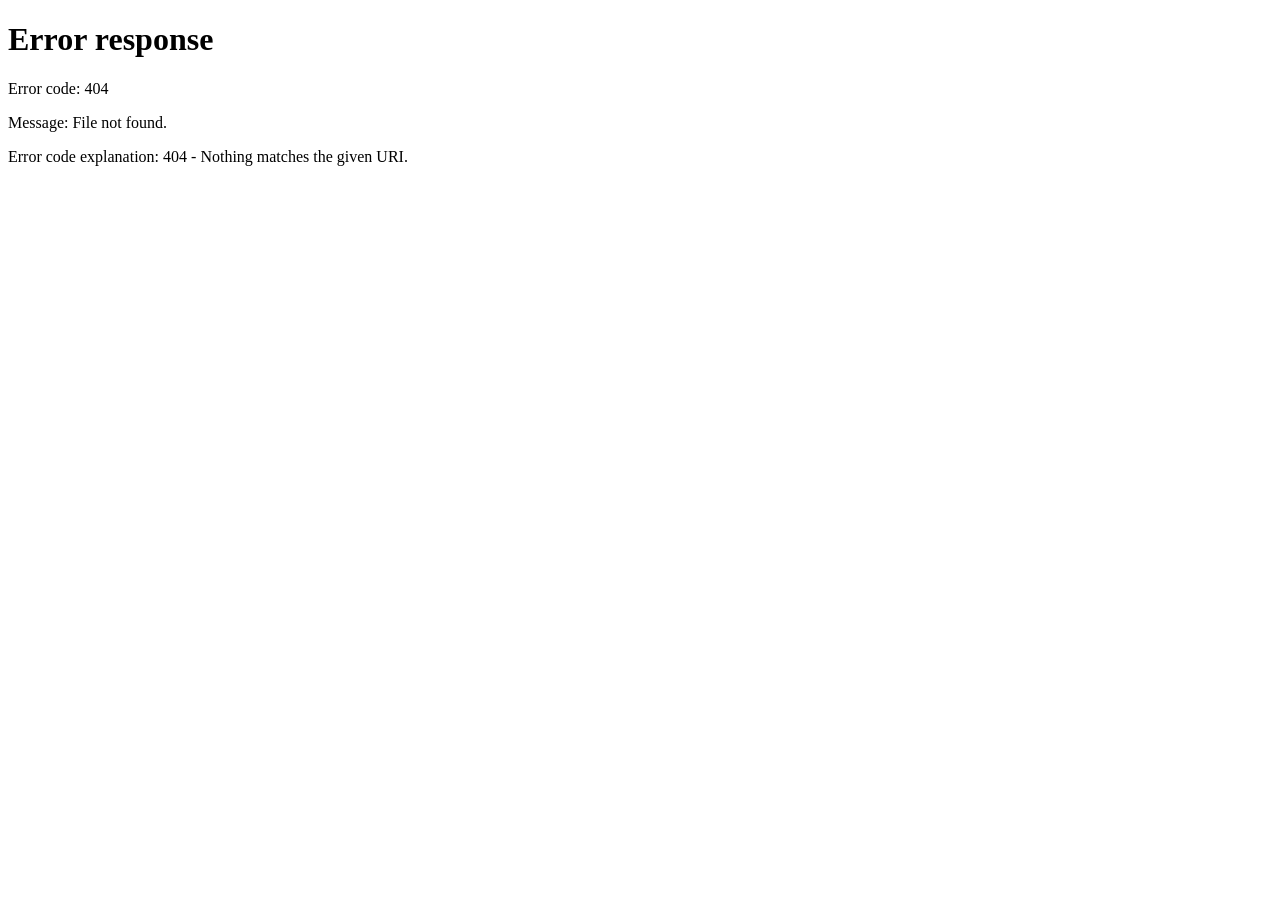
==== commit 421425af: "feat: add Google tag (gtag.js) for Google Ads conversion tracking" ====
--- a/index.html
+++ b/index.html
@@ -1,582 +1,38 @@
 <!DOCTYPE html>
-<html lang="ar" dir="rtl">
+<html lang="ar">
 <head>
+    <!-- Google tag (gtag.js) -->
+    <script async src="https://www.googletagmanager.com/gtag/js?id=AW-18248508524"></script>
+    <script>
+      window.dataLayer = window.dataLayer || [];
+      function gtag(){dataLayer.push(arguments);}
+      gtag('js', new Date());
+
+      gtag('config', 'AW-18248508524');
+    </script>
     <meta charset="UTF-8">
+    <meta http-equiv="Content-Security-Policy" content="default-src 'self'; script-src 'self' 'unsafe-inline' https://www.googletagmanager.com https://www.googleadservices.com https://googleads.g.doubleclick.net; style-src 'self' 'unsafe-inline' https://fonts.googleapis.com https://cdnjs.cloudflare.com; font-src 'self' https://fonts.gstatic.com https://cdnjs.cloudflare.com; img-src 'self' data: https://wa.me https://*.whatsapp.com https://www.google-analytics.com https://www.google.com https://www.googleadservices.com https://googleads.g.doubleclick.net https://stats.g.doubleclick.net; connect-src 'self' https://www.google-analytics.com https://stats.g.doubleclick.net https://*.google.com https://*.googleadservices.com https://*.doubleclick.net; frame-src 'self' https://bid.g.doubleclick.net https://*.google.com https://*.googleadservices.com;">
+    <meta name="referrer" content="no-referrer-when-downgrade">
     <meta name="viewport" content="width=device-width, initial-scale=1.0">
-    <meta name="description" content="المعتمد لتجهيز الأفراح والمناسبات - خدمات تأجير خيام ملكية، مجالس VIP، كراسي، طاولات، إضاءة وتبريد للمناسبات والأفراح في قطر.">
-    <meta name="keywords" content="تجهيز افراح قطر, خيام ملكية, خيام عزاء قطر, كراسي ملكية, تأجير خيام, مجالس سدو, المعتمد للأفراح">
-    <meta name="author" content="Al-Moatamad Events">
-    <title>المعتمد لتجهيز الأفراح والمناسبات | خيام ملكية وخدمات VIP قطر</title>
-    
-    <!-- SEO & Metadata -->
-    <link rel="canonical" href="https://www.almoatamad.net/">
-    <link rel="icon" type="image/webp" href="images/logo.webp">
-    
-    <!-- Open Graph / Facebook -->
-    <meta property="og:type" content="website">
-    <meta property="og:url" content="https://www.almoatamad.net/">
-    <meta property="og:title" content="المعتمد لتجهيز الأفراح والمناسبات | خيام ملكية وخدمات VIP قطر">
-    <meta property="og:description" content="المعتمد لتجهيز الأفراح والمناسبات - خدمات تأجير خيام ملكية، مجالس VIP، كراسي، طاولات، إضاءة وتبريد للمناسبات والأفراح في قطر.">
-    <meta property="og:image" content="https://www.almoatamad.net/images/logo.webp">
-
-    <!-- Twitter -->
-    <meta property="twitter:card" content="summary_large_image">
-    <meta property="twitter:url" content="https://www.almoatamad.net/">
-    <meta property="twitter:title" content="المعتمد لتجهيز الأفراح والمناسبات | خيام ملكية وخدمات VIP قطر">
-    <meta property="twitter:description" content="المعتمد لتجهيز الأفراح والمناسبات - خدمات تأجير خيام ملكية، مجالس VIP، كراسي، طاولات، إضاءة وتبريد للمناسبات والأفراح في قطر.">
-    <meta property="twitter:image" content="https://www.almoatamad.net/images/logo.webp">
-    
-    <!-- Google Fonts: Cairo & Playfair Display -->
-    <link rel="preconnect" href="https://fonts.googleapis.com">
-    <link rel="preconnect" href="https://fonts.gstatic.com" crossorigin>
-    <link href="https://fonts.googleapis.com/css2?family=Cairo:wght@300;400;600;700;900&family=Playfair+Display:ital,wght@0,600;1,400&display=swap" rel="stylesheet">
-    
-    <!-- FontAwesome for Premium Icons -->
-    <link rel="stylesheet" href="https://cdnjs.cloudflare.com/ajax/libs/font-awesome/6.6.0/css/all.min.css">
-    
-    <!-- Custom CSS -->
-    <link rel="stylesheet" href="style.css">
+    <title>المعتمد لتجهيز الأفراح والمناسبات</title>
+    <meta http-equiv="refresh" content="0; url=/ar">
+    <link rel="canonical" href="https://www.almoatamad.net/ar">
+    <script>
+        try {
+            var userLang = navigator.language || navigator.userLanguage;
+            if (userLang && userLang.toLowerCase().indexOf('en') === 0) {
+                window.location.replace("/en");
+            } else {
+                window.location.replace("/ar");
+            }
+        } catch (e) {
+            window.location.replace("/ar");
+        }
+    </script>
 </head>
 <body>
-    <script>
-        if (localStorage.getItem("theme") === "light") {
-            document.body.classList.add("light-theme");
-        }
-    </script>
-
-    <!-- Header & Navigation -->
-    <header id="main-header" class="site-header">
-        <div class="header-container">
-            <div class="logo-area">
-                <a href="#hero" class="logo-link">
-                    <img src="images/logo.webp" alt="شعار المعتمد لتجهيز الأفراح والمناسبات" class="logo-img-file">
-                    <div class="logo-text">
-                        <span class="brand-subtitle">المعتمد لتجهيز الأفراح و المناسبات</span>
-                        <span class="brand-subtitle-en">AL MOATAMAD FOR EVENTS AND WEDDINGS</span>
-                    </div>
-                </a>
-            </div>
-            
-            <nav id="site-nav" class="nav-menu">
-                <div class="mobile-menu-lang">
-                    <a href="index.html" class="active-lang">العربية</a>
-                    <a href="en.html">English</a>
-                </div>
-                <ul>
-                    <li><a href="#hero" class="nav-link active" id="nav-home">الرئيسية</a></li>
-                    <li><a href="#about" class="nav-link" id="nav-about">من نحن</a></li>
-                    <li><a href="#services" class="nav-link" id="nav-services">خدماتنا</a></li>
-                    <li><a href="#gallery" class="nav-link" id="nav-gallery">المعرض الملكي</a></li>
-                    <li><a href="#contact" class="nav-link" id="nav-contact">اتصل بنا</a></li>
-                </ul>
-            </nav>
-
-            <div class="header-actions">
-                <div class="lang-switch-pill">
-                    <a href="index.html" class="active-lang">AR</a>
-                    <a href="en.html">EN</a>
-                    <button id="theme-toggle" class="theme-toggle-btn" aria-label="تغيير المظهر">
-                        <i class="fa-solid fa-sun"></i>
-                    </button>
-                </div>
-                <a href="https://wa.me/97455262988" class="cta-header-btn" id="btn-quick-call">
-                    <i class="fa-brands fa-whatsapp"></i> حجز سريع
-                </a>
-                <button class="mobile-nav-toggle" id="mobile-toggle" aria-label="فتح القائمة">
-                    <span class="bar"></span>
-                    <span class="bar"></span>
-                    <span class="bar"></span>
-                </button>
-            </div>
-        </div>
-    </header>
-
-    <!-- Mobile Nav Overlay Backdrop -->
-    <div class="nav-overlay" id="nav-overlay"></div>
-
-    <!-- Hero Section -->
-    <section id="hero" class="hero-section">
-        <div class="hero-bg-overlay"></div>
-        <div class="hero-content-wrapper">
-            <div class="badge-gold" id="hero-badge">فخامة وتكامل الضيافة القطرية</div>
-            <h1 class="hero-title" id="hero-main-title">
-                نصنع للمناسبات الفاخرة <br>
-                <span class="text-gradient-gold">أبعاداً من الجمال والتميّز</span>
-            </h1>
-            <p class="hero-desc">
-                تجهيز كامل للخيام الملكية والأوروبية، المجالس الفخمة، الإضاءة، وأنظمة التبريد المتطورة لكافة الحفلات، الأعراس والمناسبات الوطنية والعائلية في قطر.
-            </p>
-            <div class="hero-actions-container">
-                <a href="#contact" class="btn-primary" id="btn-hero-estimate">احجز مناسبتك الآن</a>
-                <a href="#services" class="btn-secondary" id="btn-hero-explore">استكشف خدماتنا</a>
-            </div>
-        </div>
-        <a href="#about" class="scroll-indicator" aria-label="انتقل لأسفل">
-            <span class="mouse-icon"><span class="wheel"></span></span>
-        </a>
-    </section>
-
-    <!-- Key Highlights / Stats Bar -->
-    <section class="highlights-bar" id="highlights">
-        <div class="highlights-container">
-            <div class="highlight-card">
-                <span class="highlight-icon"><i class="fa-solid fa-gem"></i></span>
-                <div class="highlight-info">
-                    <h3>خيام ملكية VIP</h3>
-                    <p>مقاومة للحرارة وبأحدث الديكورات</p>
-                </div>
-            </div>
-            <div class="highlight-card">
-                <span class="highlight-icon"><i class="fa-solid fa-couch"></i></span>
-                <div class="highlight-info">
-                    <h3>أثاث ومجالس فاخرة</h3>
-                    <p>سدو، شمواه، كراسي ملكية ومخمل</p>
-                </div>
-            </div>
-            <div class="highlight-card">
-                <span class="highlight-icon"><i class="fa-solid fa-snowflake"></i></span>
-                <div class="highlight-info">
-                    <h3>أنظمة تبريد وتدفئة</h3>
-                    <p>أجهزة تكييف قوية ومناسبة لجميع الأحجام</p>
-                </div>
-            </div>
-            <div class="highlight-card">
-                <span class="highlight-icon"><i class="fa-solid fa-clock"></i></span>
-                <div class="highlight-info">
-                    <h3>جاهزية على مدار الساعة</h3>
-                    <p>سرعة في التركيب ودقة متناهية</p>
-                </div>
-            </div>
-        </div>
-    </section>
-
-    <!-- About Section -->
-    <section id="about" class="about-section">
-        <div class="section-container">
-            <div class="about-grid">
-                <div class="about-visual">
-                    <div class="visual-stack">
-                        <div class="img-wrapper main-img-wrapper">
-                            <img src="images/img-3.webp" alt="المعتمد لتجهيز الحفلات والمناسبات من الداخل" class="about-img main-img">
-                        </div>
-                        <div class="experience-badge">
-                            <span class="exp-years">+15</span>
-                            <span class="exp-text">عاماً من<br>الريادة</span>
-                        </div>
-                    </div>
-                </div>
-                <div class="about-content">
-                    <span class="section-subtitle">من نحن</span>
-                    <h2 class="section-title">شريكك المعتمد لتجهيز <span class="text-gold">أرقى الفعاليات</span></h2>
-                    <p class="about-para">
-                        تأسس "المعتمد لتجهيز الأفراح والمناسبات" ليكون الوجهة الأولى والاسم الأكثر ثقة في قطر لتجهيز كافة المناسبات الرسمية والخاصة. نحن لا نوفر مجرد معدات، بل نرسم لوحة متكاملة من الفخامة تليق بضيوفكم.
-                    </p>
-                    <p class="about-para">
-                        من خيام الأعراس والمناسبات الوطنية إلى خيام العزاء والمواساة، نلتزم بتقديم أرقى مستويات الخدمة والسرعة في التنفيذ، مع باقة واسعة من أفخم أنواع الأثاث والمجالس والسجاد والإنارة وأحدث أجهزة التكييف.
-                    </p>
-                    
-                    <ul class="about-features">
-                        <li><i class="fa-solid fa-circle-check"></i> طاقم عمل محترف ومتكامل للتركيب والنقل.</li>
-                        <li><i class="fa-solid fa-circle-check"></i> خيام أوروبية مقاومة للظروف الجوية القاسية.</li>
-                        <li><i class="fa-solid fa-circle-check"></i> تشكيلة واسعة من الكنب الشعبي، السدو، الشمواه، والفرش الفاخر.</li>
-                        <li><i class="fa-solid fa-circle-check"></i> تغطية كاملة لكافة مناطق دولة قطر.</li>
-                    </ul>
-                    
-                    <div class="about-action">
-                        <a href="#contact" class="btn-primary">تواصل معنا الآن</a>
-                    </div>
-                </div>
-            </div>
-        </div>
-    </section>
-
-    <!-- Services Catalog -->
-    <section id="services" class="services-section">
-        <div class="section-container">
-            <div class="section-header-center">
-                <span class="section-subtitle">خدماتنا الملكية</span>
-                <h2 class="section-title">تجهيزات متكاملة لكل <span class="text-gold">أنواع المناسبات</span></h2>
-                <p class="section-desc">
-                    نقدم خدمات تأجير وتجهيز شاملة وبأعلى المواصفات القياسية للفخامة والأمان.
-                </p>
-            </div>
-
-
-
-            <!-- Services Grid -->
-            <div class="services-grid" id="services-grid-container">
-                
-                <!-- Service 1: Royal Tents -->
-                <div class="service-card" data-category="tents">
-                    <div class="service-img-wrapper">
-                        <img src="images/img-1.webp" alt="خيام ملكية للأفراح والمناسبات" class="service-img">
-                        <div class="service-tag">VIP</div>
-                    </div>
-                    <div class="service-info">
-                        <span class="service-cat-title"><i class="fa-solid fa-campground"></i> خيام ملكية وأوروبية</span>
-                        <h3>خيام الأعراس والمناسبات الوطنية</h3>
-                        <p>خيام بمساحات عملاقة وتصاميم هندسية مقاومة للرياح والحرارة، مزينة بأسقف متموجة وأقمشة فاخرة من الداخل.</p>
-                        <ul class="service-specs">
-                            <li>مقاومة للماء والحرائق تماماً</li>
-                            <li>ديكورات داخلية مخملية فخمة</li>
-                            <li>مساحات مرنة وقابلة للتوسيع</li>
-                        </ul>
-                    </div>
-                </div>
-
-                <!-- Service 2: Mourning Tents -->
-                <div class="service-card" data-category="tents">
-                    <div class="service-img-wrapper">
-                        <img src="images/img-6.webp" alt="تجهيز خيام العزاء والمناسبات العائلية" class="service-img">
-                        <div class="service-tag">جاهزية تامة</div>
-                    </div>
-                    <div class="service-info">
-                        <span class="service-cat-title"><i class="fa-solid fa-campground"></i> خيام عزاء ومواساة</span>
-                        <h3>خيام مجالس العزاء والمواساة</h3>
-                        <p>تجهيز فوري وسريع لخيام العزاء بفرش وتنسيق يناسب خصوصية المناسبة، مع الاهتمام بأدق التفاصيل براحة المعزين.</p>
-                        <ul class="service-specs">
-                            <li>تركيب سريع ومستعجل</li>
-                            <li>تجهيز شامل مع المقاعد والتبريد</li>
-                            <li>صوتيات متكاملة عند الطلب</li>
-                        </ul>
-                    </div>
-                </div>
-
-                <!-- Service 3: Luxury Majlis -->
-                <div class="service-card" data-category="furniture">
-                    <div class="service-img-wrapper">
-                        <img src="images/img-21.webp" alt="كنب سدو ومجالس قطرية شعبية" class="service-img">
-                        <div class="service-tag">تراث وأصالة</div>
-                    </div>
-                    <div class="service-info">
-                        <span class="service-cat-title"><i class="fa-solid fa-couch"></i> مجالس وأثاث فاخر</span>
-                        <h3>كنب سدو، شمواه ومجالس شعبية</h3>
-                        <p>جلسات عربية أصيلة بتصاميم السدو التراثية أو الشمواه الفخم لتهيئة أجواء مجالس الترحيب والضيافة الراقية.</p>
-                        <ul class="service-specs">
-                            <li>خامات إسفنج مريحة وعالية الجودة</li>
-                            <li>ألوان متناسقة مع ديكور الخيمة</li>
-                            <li>طاولات متطابقة وتزيين تراثي</li>
-                        </ul>
-                    </div>
-                </div>
-
-                <!-- Service 4: Royal Chairs -->
-                <div class="service-card" data-category="furniture">
-                    <div class="service-img-wrapper">
-                        <img src="images/img-23.webp" alt="تأجير كراسي ملكية ومخمل" class="service-img">
-                        <div class="service-tag">تنوع الأشكال</div>
-                    </div>
-                    <div class="service-info">
-                        <span class="service-cat-title"><i class="fa-solid fa-chair"></i> كراسي وطاولات</span>
-                        <h3>كراسي ملكية، مخمل، وكراسي تراكي</h3>
-                        <p>تشكيلة فاخرة من الكراسي الملكية المذهبة، مقاعد المخمل الناعمة، وكراسي تراكي العملية المجهزة بأغطية أنيقة.</p>
-                        <ul class="service-specs">
-                            <li>أغطية كراسي مخملية وستان راقية</li>
-                            <li>طاولات دائرية ومستطيلة VIP</li>
-                            <li>سجاد أحمر وملكي ناعم</li>
-                        </ul>
-                    </div>
-                </div>
-
-                <!-- Service 5: Lighting systems -->
-                <div class="service-card" data-category="lighting">
-                    <div class="service-img-wrapper">
-                        <img src="images/img-41.webp" alt="أنظمة إضاءة ملكية وثريات كريستال" class="service-img">
-                        <div class="service-tag">إنارة فنية</div>
-                    </div>
-                    <div class="service-info">
-                        <span class="service-cat-title"><i class="fa-solid fa-lightbulb"></i> ثريات وأنظمة إضاءة</span>
-                        <h3>إضاءة ملكية وثريات كريستال</h3>
-                        <p>أنظمة إضاءة داخلية وخارجية مميزة، تشمل ثريات كريستالية فاخرة لأسقف الخيام، إضاءات خافتة، وكشافات قوية.</p>
-                        <ul class="service-specs">
-                            <li>ثريات كريستال VIP بأحجام مختلفة</li>
-                            <li>إضاءة ليد غير مباشرة ومريحة للعيد</li>
-                            <li>شبكة توصيلات آمنة ضد الماء</li>
-                        </ul>
-                    </div>
-                </div>
-
-                <!-- Service 6: AC and Power Generators -->
-                <div class="service-card" data-category="cooling">
-                    <div class="service-img-wrapper">
-                        <img src="images/img-56.webp" alt="تأجير مكيفات ومولدات كهرباء قطر" class="service-img">
-                        <div class="service-tag">تبريد فائق</div>
-                    </div>
-                    <div class="service-info">
-                        <span class="service-cat-title"><i class="fa-solid fa-snowflake"></i> مكيفات ومولدات كهرباء</span>
-                        <h3>تكييف مركزي ومولدات كاتمة للصوت</h3>
-                        <p>حلول متكاملة للتبريد والكهرباء بمكيفات دولابية عالية القدرة ومولدات طاقة صامتة تضمن استقرار الحدث بدون إزعاج.</p>
-                        <ul class="service-specs">
-                            <li>مكيفات دولابية بقوة تبريد جبارة</li>
-                            <li>مولدات كهرباء صامتة (كاتمة للصوت)</li>
-                            <li>فنيون متواجدون طوال مدة الفعالية</li>
-                        </ul>
-                    </div>
-                </div>
-
-            </div>
-        </div>
-    </section>
-
-
-
-    <!-- Gallery / Showcase Section -->
-    <section id="gallery" class="gallery-section">
-        <div class="section-container">
-            <div class="section-header-center">
-                <span class="section-subtitle">من أعمالنا</span>
-                <h2 class="section-title">شاهد فخامة <span class="text-gold">تجهيزاتنا</span></h2>
-                <p class="section-desc">
-                    صور حقيقية وتصميمات ثلاثية الأبعاد تعكس التزامنا بالتفاصيل وجودة المواد المستخدمة.
-                </p>
-            </div>
-
-            <!-- Gallery Grid (Loaded Dynamically via script.js) -->
-            <div class="gallery-grid" id="main-gallery-grid">
-                <!-- JavaScript will dynamically insert images here -->
-            </div>
-
-            <!-- Gallery Load More Button -->
-            <div class="gallery-actions" style="text-align: center; margin-top: 50px;">
-                <button id="btn-load-more" class="btn-secondary">
-                    <i class="fa-solid fa-images"></i> عرض المزيد من الصور
-                </button>
-            </div>
-        </div>
-    </section>
-
-    <!-- Testimonials Section -->
-    <section class="testimonials-section" id="testimonials">
-        <div class="section-container">
-            <div class="section-header-center">
-                <span class="section-subtitle">آراء عملائنا</span>
-                <h2 class="section-title">ثقة وتقدير شركاء <span class="text-gold">النجاح</span></h2>
-                <p class="section-desc">
-                    فخورون بخدمة وتجهيز مناسبات العائلات والجهات الرسمية والشركات في قطر.
-                </p>
-            </div>
-
-            <!-- Carousel Wrapper -->
-            <div class="testimonials-carousel-wrapper">
-                <div class="testimonials-carousel" id="testimonials-carousel">
-                    
-                    <!-- Slide 1 -->
-                    <div class="testimonial-card">
-                        <div class="quote-icon"><i class="fa-solid fa-quote-left"></i></div>
-                        <div class="rating">
-                            <i class="fa-solid fa-star"></i>
-                            <i class="fa-solid fa-star"></i>
-                            <i class="fa-solid fa-star"></i>
-                            <i class="fa-solid fa-star"></i>
-                            <i class="fa-solid fa-star"></i>
-                        </div>
-                        <p class="testimonial-text">
-                            "تعاملت مع المعتمد لتجهيز خيمة عرس أخي في منطقة الخريطيات. كانت النتيجة مذهلة؛ الخيمة فخمة وديكور السدو من الداخل نال إعجاب جميع المدعوين. الالتزام بالوقت كان ممتازاً جداً."
-                        </p>
-                        <div class="client-info">
-                            <span class="client-name">حمد بن علي المري</span>
-                            <span class="client-role">مناسبة خاصة - زفاف عائلي</span>
-                        </div>
-                    </div>
-
-                    <!-- Slide 2 -->
-                    <div class="testimonial-card">
-                        <div class="quote-icon"><i class="fa-solid fa-quote-left"></i></div>
-                        <div class="rating">
-                            <i class="fa-solid fa-star"></i>
-                            <i class="fa-solid fa-star"></i>
-                            <i class="fa-solid fa-star"></i>
-                            <i class="fa-solid fa-star"></i>
-                            <i class="fa-solid fa-star"></i>
-                        </div>
-                        <p class="testimonial-text">
-                            "سرعة استجابة مذهلة في تجهيز مجلس العزاء. تواصلت معهم وفي غضون ساعات قليلة كانت الخيمة جاهزة بالكامل مع التكييف والمقاعد والقهوة. جزاهم الله كل خير على هذا الاحتراف والسرعة."
-                        </p>
-                        <div class="client-info">
-                            <span class="client-name">خالد الشمري</span>
-                            <span class="client-role">مجلس عزاء ومواساة</span>
-                        </div>
-                    </div>
-
-                    <!-- Slide 3 -->
-                    <div class="testimonial-card">
-                        <div class="quote-icon"><i class="fa-solid fa-quote-left"></i></div>
-                        <div class="rating">
-                            <i class="fa-solid fa-star"></i>
-                            <i class="fa-solid fa-star"></i>
-                            <i class="fa-solid fa-star"></i>
-                            <i class="fa-solid fa-star"></i>
-                            <i class="fa-solid fa-star"></i>
-                        </div>
-                        <p class="testimonial-text">
-                            "أشكر إدارة المعتمد على الدقة في تركيب الخيمة الأوروبية الشفافة وتنسيق الإنارة لمهرجان الشركة السنوي بالدفنة. كانت ليلة مميزة وتبريد التكييف كان ممتازاً رغم حرارة الجو."
-                        </p>
-                        <div class="client-info">
-                            <span class="client-name">المهندس سعيد الكواري</span>
-                            <span class="client-role">إدارة فعاليات شركة وطنية</span>
-                        </div>
-                    </div>
-
-                </div>
-
-                <!-- Carousel Controls -->
-                <div class="carousel-dots" id="carousel-dots-container">
-                    <span class="dot active" data-index="0"></span>
-                    <span class="dot" data-index="1"></span>
-                    <span class="dot" data-index="2"></span>
-                </div>
-            </div>
-        </div>
-    </section>
-
-    <!-- Contact Section -->
-    <section id="contact" class="contact-section">
-        <div class="section-container">
-            <div class="section-header-center">
-                <span class="section-subtitle">تواصل مباشر</span>
-                <h2 class="section-title">المكتب الرئيسي <span class="text-gold">والدعم الفني</span></h2>
-                <p class="section-desc">
-                    نحن متواجدون للرد على استفساراتكم وحجز مناسباتكم على مدار الساعة طوال أيام الأسبوع.
-                </p>
-            </div>
-            
-            <div class="contact-methods-grid">
-                <a href="tel:+97455262988" class="contact-method-card">
-                    <span class="method-icon"><i class="fa-solid fa-phone-volume"></i></span>
-                    <div class="method-details">
-                        <span>الاتصال الهاتفي السريع</span>
-                        <strong class="ltr-text">5526 2988</strong>
-                    </div>
-                </a>
-
-                <a href="https://wa.me/97455262988" class="contact-method-card">
-                    <span class="method-icon"><i class="fa-brands fa-whatsapp"></i></span>
-                    <div class="method-details">
-                        <span>المراسلة الفورية عبر واتساب</span>
-                        <strong class="ltr-text">5526 2988</strong>
-                    </div>
-                </a>
-
-                <div class="contact-method-card">
-                    <span class="method-icon"><i class="fa-solid fa-map-location-dot"></i></span>
-                    <div class="method-details">
-                        <span>الموقع والمقر الرئيسي</span>
-                        <strong>الدوحة، دولة قطر</strong>
-                    </div>
-                </div>
-
-                <a href="mailto:almuetamadforevents@gmail.com" class="contact-method-card">
-                    <span class="method-icon"><i class="fa-solid fa-envelope"></i></span>
-                    <div class="method-details">
-                        <span>البريد الإلكتروني</span>
-                        <strong>almuetamadforevents@gmail.com</strong>
-                    </div>
-                </a>
-            </div>
-
-            <!-- Centered Social Links -->
-            <div class="contact-social-area">
-                <span>تابعنا على إنستغرام</span>
-                <div class="social-icons-centered">
-                    <a href="https://www.instagram.com/almoatamadforeventsandweddings/" target="_blank" rel="noopener" aria-label="إنستغرام"><i class="fa-brands fa-instagram"></i></a>
-                </div>
-            </div>
-        </div>
-    </section>
-
-    <!-- Footer -->
-    <footer class="site-footer">
-        <div class="footer-top">
-            <div class="section-container">
-                <div class="footer-grid">
-                    
-                    <div class="footer-brand-col">
-                        <div class="logo-area">
-                            <img src="images/logo.webp" alt="شعار المعتمد لتجهيز الأفراح والمناسبات" class="logo-img-file">
-                            <div class="logo-text">
-                                <span class="brand-subtitle">المعتمد لتجهيز الأفراح و المناسبات</span>
-                                <span class="brand-subtitle-en">AL MOATAMAD FOR EVENTS AND WEDDINGS</span>
-                            </div>
-                        </div>
-                        <p class="footer-brand-desc">
-                            الاسم الرائد في عالم الخيام وتجهيز المناسبات الملكية والـ VIP في كافة أرجاء دولة قطر. نلتزم بالفخامة، الجودة والسرعة الفائقة في الخدمة.
-                        </p>
-                    </div>
-
-                    <div class="footer-links-col">
-                        <h3>روابط سريعة</h3>
-                        <ul>
-                            <li><a href="#hero">الرئيسية</a></li>
-                            <li><a href="#about">من نحن</a></li>
-                            <li><a href="#services">خدمات التجهيز</a></li>
-                            <li><a href="#gallery">معرض الصور</a></li>
-                        </ul>
-                    </div>
-
-                    <div class="footer-services-col">
-                        <h3>خدماتنا الأساسية</h3>
-                        <ul>
-                            <li><a href="#services">تأجير خيام ملكية</a></li>
-                            <li><a href="#services">مجالس سدو وشعبي</a></li>
-                            <li><a href="#services">كراسي ملكية ومخمل</a></li>
-                            <li><a href="#services">تأجير مكيفات دولابية</a></li>
-                            <li><a href="#services">أنظمة إضاءة ومولدات صامتة</a></li>
-                        </ul>
-                    </div>
-
-                    <div class="footer-address-col">
-                        <h3>تواصل مباشر</h3>
-                        <p><i class="fa-solid fa-location-dot"></i> الدوحة، دولة قطر</p>
-                        <p><i class="fa-solid fa-phone"></i> <span dir="ltr">5526 2988</span></p>
-                        <p><i class="fa-solid fa-envelope"></i> almuetamadforevents@gmail.com</p>
-                        <p><i class="fa-solid fa-clock"></i> نعمل 24 ساعة طوال الأسبوع</p>
-                        <p>
-                            <a href="https://www.instagram.com/almoatamadforeventsandweddings/" target="_blank" rel="noopener" class="footer-social-link">
-                                <i class="fa-brands fa-instagram"></i> تابعنا على إنستغرام
-                            </a>
-                        </p>
-                    </div>
-
-                </div>
-            </div>
-        </div>
-        <div class="footer-bottom">
-            <div class="section-container">
-                <div class="footer-bottom-flex">
-                    <p class="copyright-text">
-                        &copy; 2026 المعتمد لتجهيز الأفراح والمناسبات. جميع الحقوق محفوظة.
-                    </p>
-                    <div class="footer-legal-links">
-                        <a href="#">الشروط والأحكام</a>
-                        <a href="#">سياسة الخصوصية</a>
-                    </div>
-                </div>
-            </div>
-        </div>
-    </footer>
-
-    <!-- Floating Call Action Widget -->
-    <a href="tel:+97455262988" class="floating-call-widget" id="call-float" aria-label="اتصل بنا الآن">
-        <span class="call-tooltip">اتصل بنا الآن</span>
-        <i class="fa-solid fa-phone"></i>
-    </a>
-
-    <!-- Floating WhatsApp Action Widget -->
-    <a href="https://wa.me/97455262988?text=%D9%85%D8%B1%D8%AD%D8%A8%D8%A7%D9%8B%20%D8%A7%D9%84%D9%85%D8%B9%D8%AA%D9%85%D8%AF%20%D9%84%D8%AA%D8%AC%D9%87%D9%8A%D8%B2%20%D8%A7%D9%84%D8%A3%D9%81%D8%B1%D8%A7%D8%AD%20%D9%88%D8%A7%D9%84%D9%85%D9%86%D8%A7%D8%B3%D8%A8%D8%A7%D8%AA%D8%8C%20%D8%A3%D8%B1%D8%BA%D8%A8%20%D9%81%D9%8A%20%D8%A7%D9%84%D8%A7%D8%B3%D8%AA%D9%81%D8%B3%D8%A7%D8%B1%20%D8%B9%D9%86%20%D8%AE%D8%AF%D9%85%D8%A7%D8%AA%D9%83%D9%85" class="floating-whatsapp-widget" id="whatsapp-float" target="_blank" aria-label="تواصل معنا عبر واتساب">
-        <span class="whatsapp-tooltip">تحدث معنا الآن</span>
-        <i class="fa-brands fa-whatsapp"></i>
-    </a>
-
-    <!-- Lightbox Modal for Gallery Images -->
-    <div class="lightbox-modal" id="gallery-lightbox" aria-hidden="true" role="dialog">
-        <button class="lightbox-close" id="lightbox-close-btn" aria-label="إغلاق المعاينة"><i class="fa-solid fa-xmark"></i></button>
-        <div class="lightbox-content">
-            <img src="[data-uri]" alt="معاينة الصورة المعروضة" class="lightbox-img" id="lightbox-img">
-            <div class="lightbox-caption" id="lightbox-caption"></div>
-        </div>
-    </div>
-
-    <!-- Custom JS Script -->
-    <script src="script.js"></script>
+    <p style="text-align: center; margin-top: 50px; font-family: sans-serif;">
+        جاري التحويل... <a href="/ar">اضغط هنا إذا لم يتم تحويلك تلقائياً</a>
+    </p>
 </body>
 </html>
